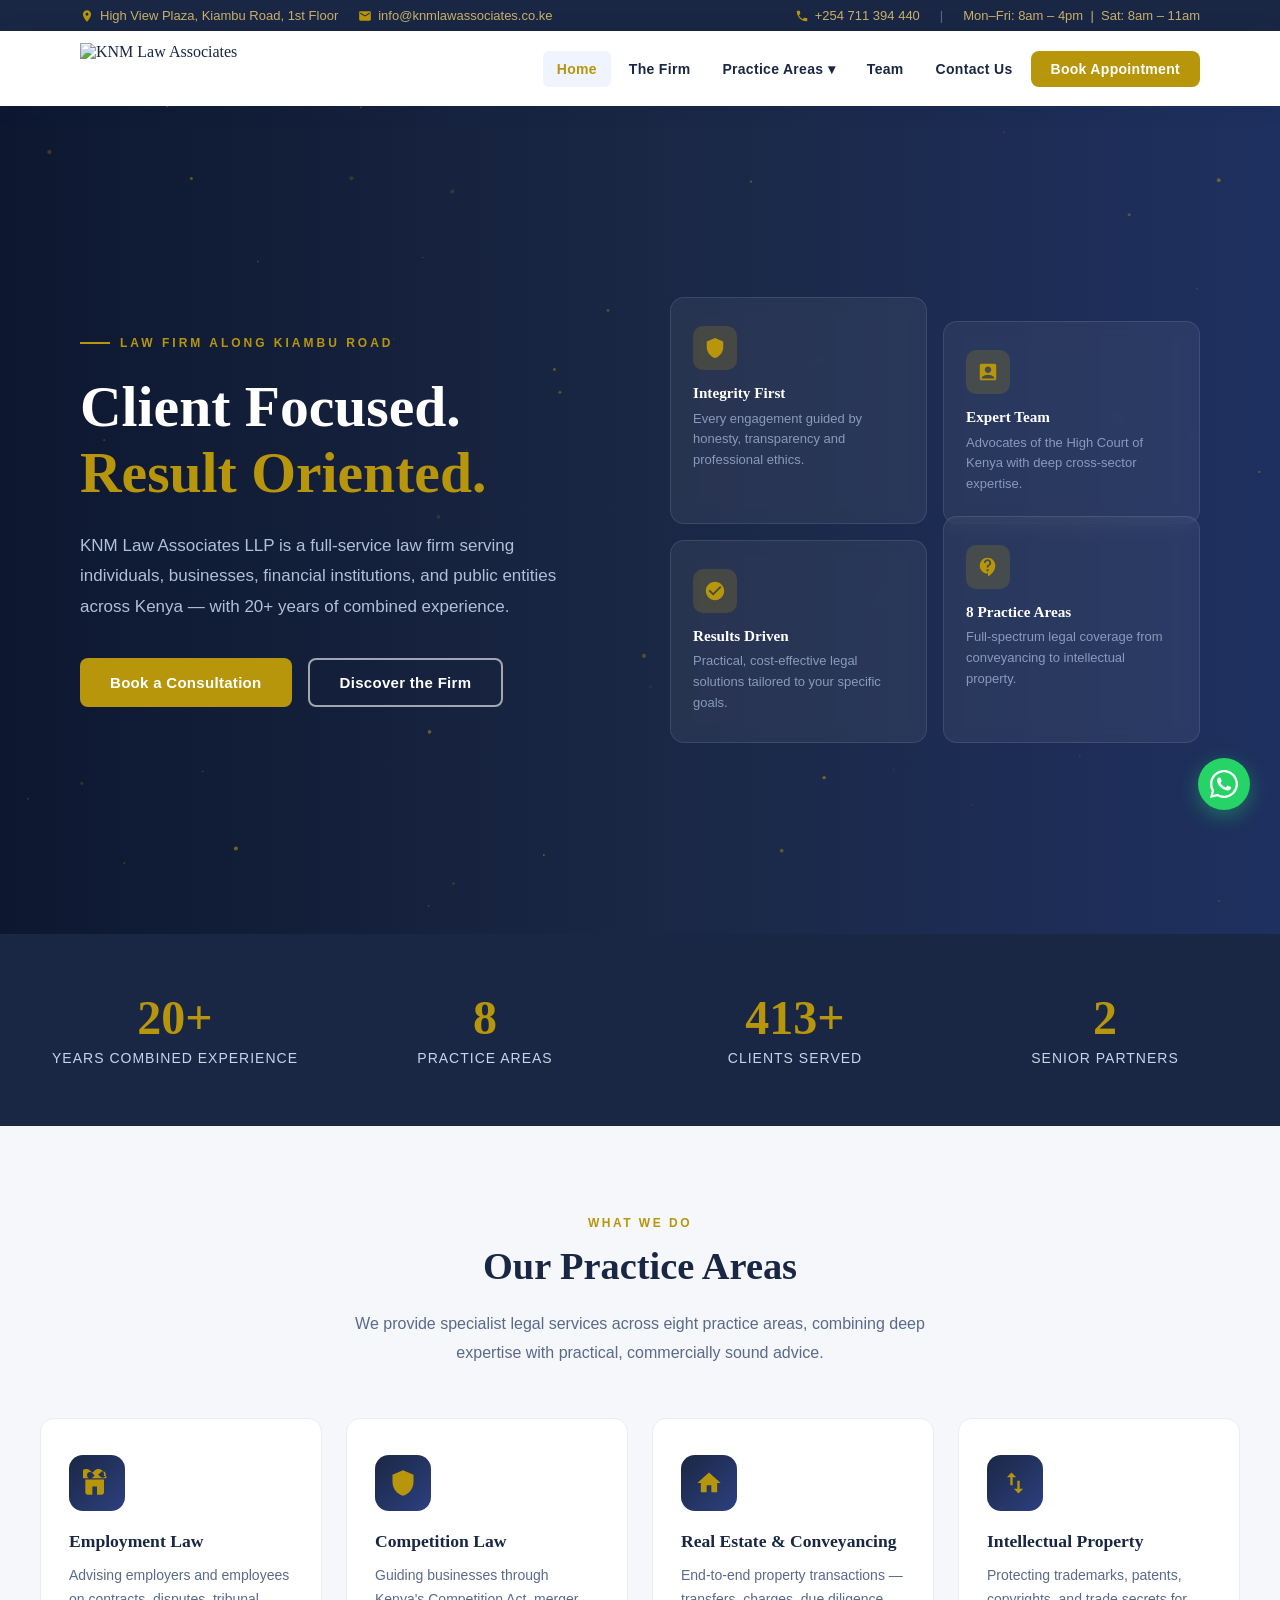
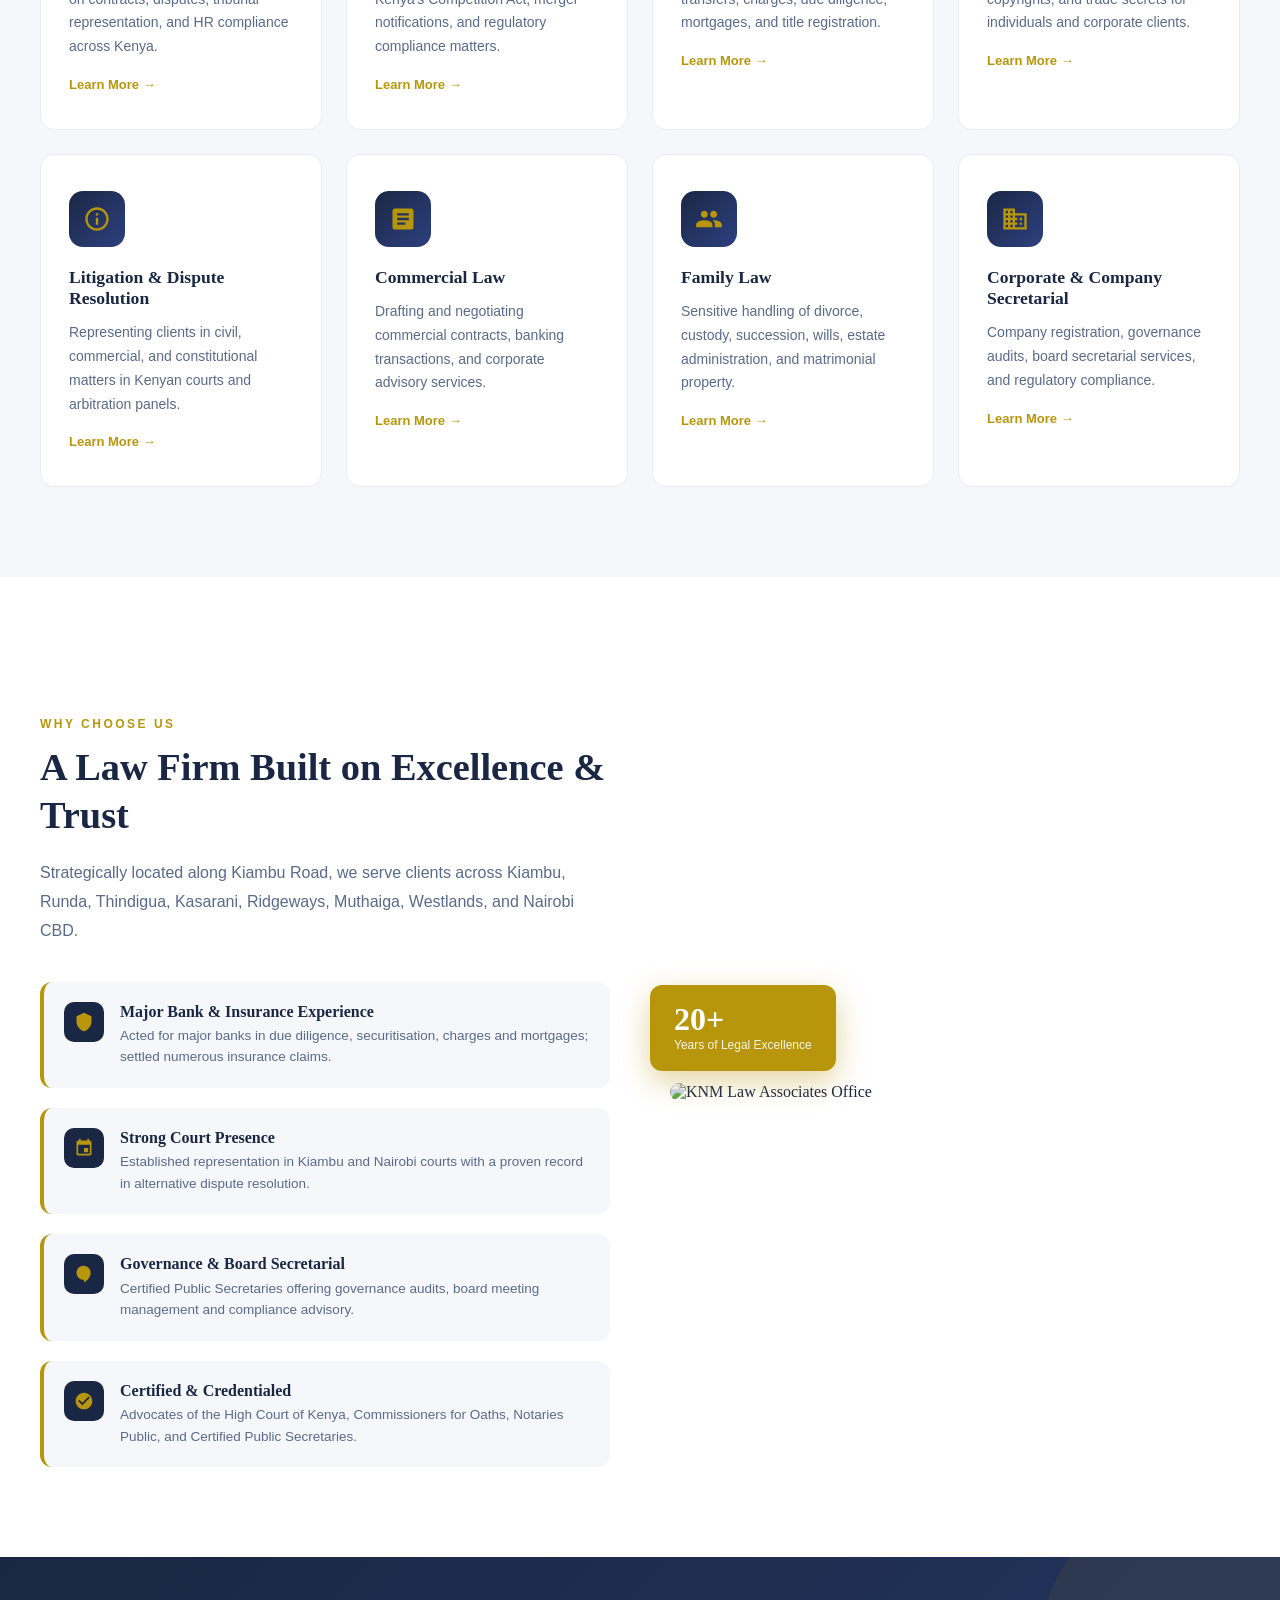
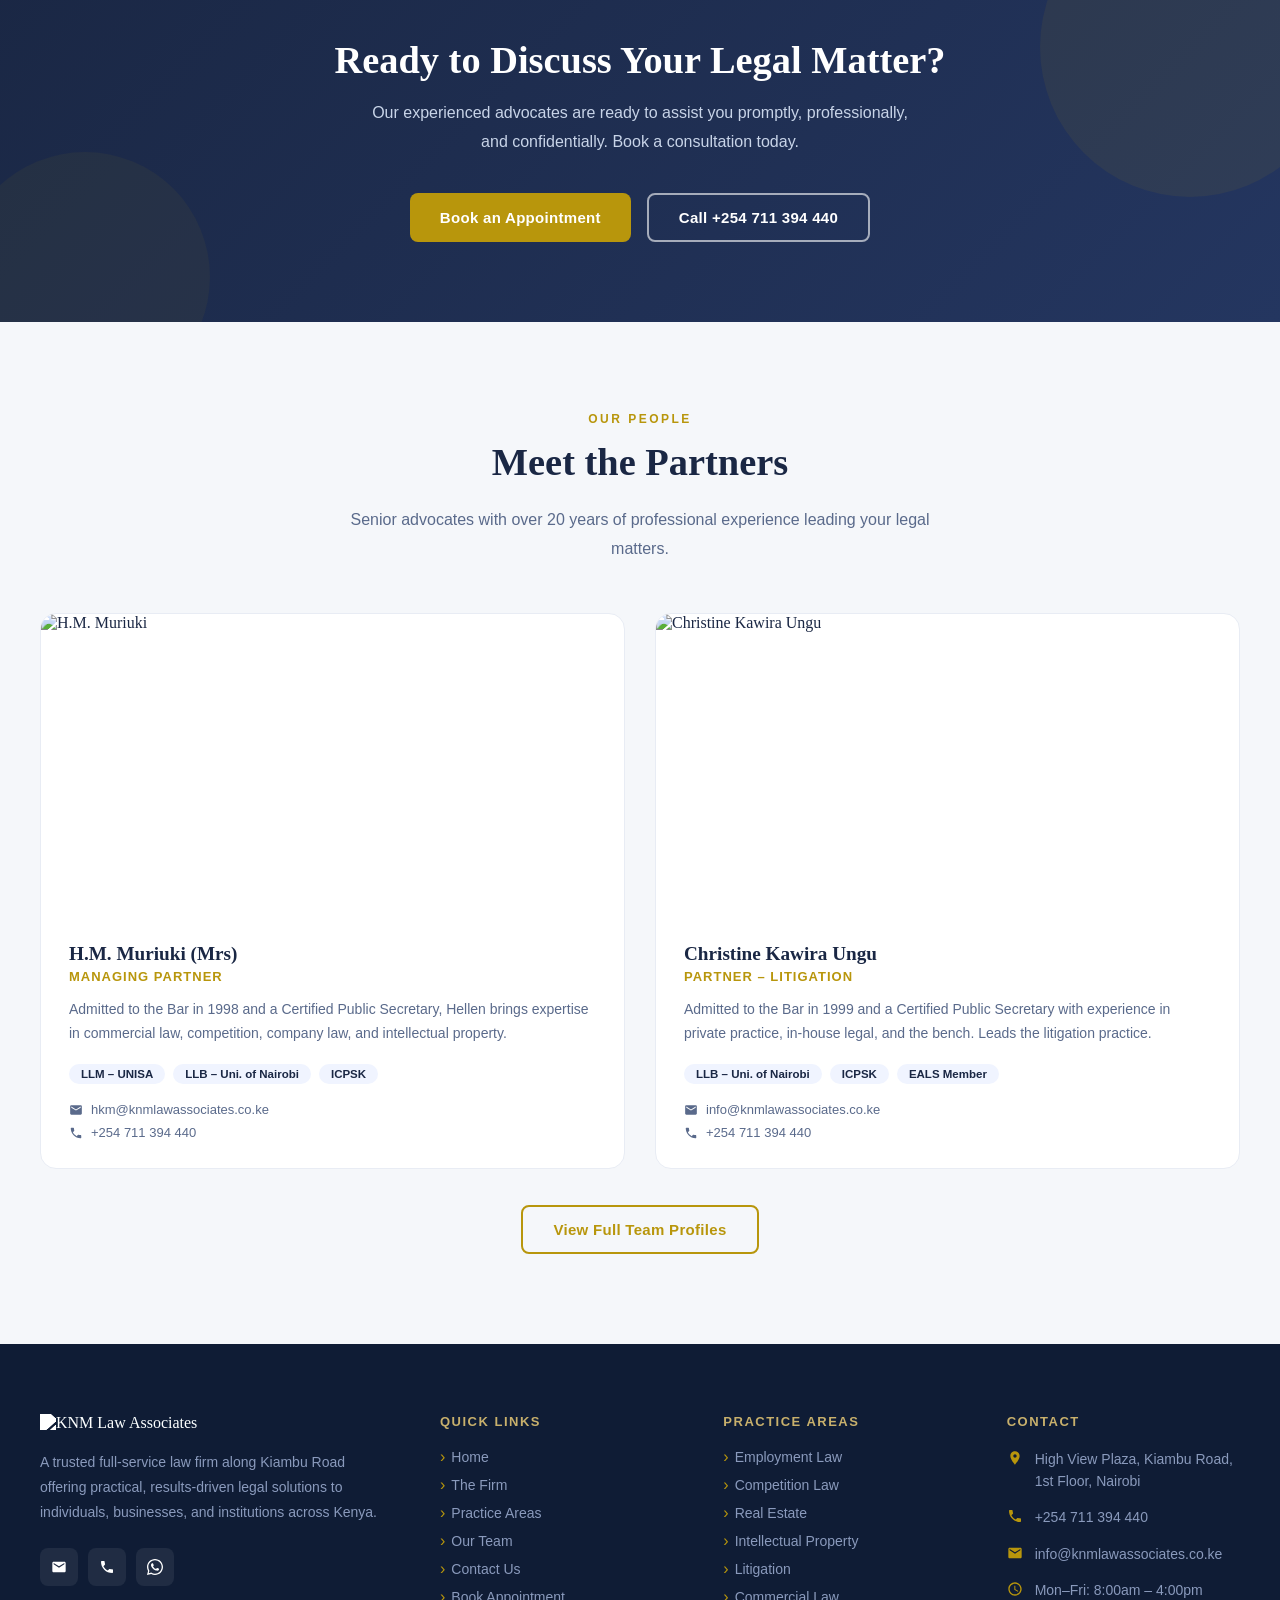
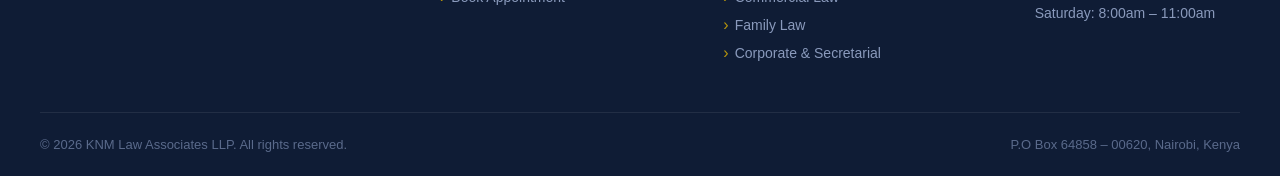
==== index.html @ 0f55688f "intial commit" ====
<!DOCTYPE html>
<html lang="en">
<head>
  <meta charset="UTF-8" />
  <meta name="viewport" content="width=device-width, initial-scale=1.0" />
  <title>KNM Law Associates – Leading Law Firm Along Kiambu Road</title>
  <meta name="description" content="KNM Law Associates LLP is a trusted full-service law firm located along Kiambu Road, serving clients across Kiambu County, Nairobi, and Kenya." />
  <link rel="stylesheet" href="style.css" />
</head>
<body>

  <!-- TOP BAR -->
  <div class="topbar">
    <div class="topbar-inner">
      <div class="topbar-left">
        <a href="https://maps.google.com/?q=High+View+Plaza+Kiambu+Road" target="_blank">
          <svg viewBox="0 0 24 24" width="14" height="14" fill="#b8960c"><path d="M12 2C8.13 2 5 5.13 5 9c0 5.25 7 13 7 13s7-7.75 7-13c0-3.87-3.13-7-7-7zm0 9.5c-1.38 0-2.5-1.12-2.5-2.5s1.12-2.5 2.5-2.5 2.5 1.12 2.5 2.5-1.12 2.5-2.5 2.5z"/></svg>
          High View Plaza, Kiambu Road, 1st Floor
        </a>
        <a href="mailto:info@knmlawassociates.co.ke">
          <svg viewBox="0 0 24 24" width="14" height="14" fill="#b8960c"><path d="M20 4H4c-1.1 0-2 .9-2 2v12c0 1.1.9 2 2 2h16c1.1 0 2-.9 2-2V6c0-1.1-.9-2-2-2zm0 4l-8 5-8-5V6l8 5 8-5v2z"/></svg>
          info@knmlawassociates.co.ke
        </a>
      </div>
      <div class="topbar-right">
        <a href="tel:+254711394440">
          <svg viewBox="0 0 24 24" width="14" height="14" fill="#b8960c"><path d="M6.62 10.79c1.44 2.83 3.76 5.14 6.59 6.59l2.2-2.2c.27-.27.67-.36 1.02-.24 1.12.37 2.33.57 3.57.57.55 0 1 .45 1 1V20c0 .55-.45 1-1 1-9.39 0-17-7.61-17-17 0-.55.45-1 1-1h3.5c.55 0 1 .45 1 1 0 1.25.2 2.45.57 3.57.11.35.03.74-.25 1.02l-2.2 2.2z"/></svg>
          +254 711 394 440
        </a>
        <span style="color:#5a6a8b">|</span>
        <a href="#" style="color:#c8b06c">Mon–Fri: 8am – 4pm &nbsp;|&nbsp; Sat: 8am – 11am</a>
      </div>
    </div>
  </div>

  <!-- NAVBAR -->
  <nav class="navbar">
    <div class="nav-inner">
      <a href="index.html" class="nav-logo">
        <img src="https://www.knmlawassociates.co.ke/wp-content/uploads/2020/10/Knm-Law-Logo-All.png" alt="KNM Law Associates" />
      </a>
      <ul class="nav-links">
        <li><a href="index.html" class="active">Home</a></li>
        <li><a href="about.html">The Firm</a></li>
        <li>
          <a href="practice-areas.html">Practice Areas ▾</a>
          <ul class="dropdown">
            <li><a href="practice-areas.html#employment">Employment Law</a></li>
            <li><a href="practice-areas.html#competition">Competition Law</a></li>
            <li><a href="practice-areas.html#realestate">Real Estate &amp; Conveyancing</a></li>
            <li><a href="practice-areas.html#ip">Intellectual Property Law</a></li>
            <li><a href="practice-areas.html#litigation">Litigation &amp; Dispute Resolution</a></li>
            <li><a href="practice-areas.html#commercial">Commercial Law</a></li>
            <li><a href="practice-areas.html#family">Family Law</a></li>
            <li><a href="practice-areas.html#corporate">Corporate &amp; Company Secretarial</a></li>
          </ul>
        </li>
        <li><a href="team.html">Team</a></li>
        <li><a href="contact.html">Contact Us</a></li>
        <li><a href="contact.html" class="nav-cta">Book Appointment</a></li>
      </ul>
      <button class="hamburger" aria-label="Menu">
        <span></span><span></span><span></span>
      </button>
    </div>
    <div class="mobile-menu">
      <a href="index.html">Home</a>
      <a href="about.html">The Firm</a>
      <a href="practice-areas.html">Practice Areas</a>
      <a href="practice-areas.html#employment" class="sub">Employment Law</a>
      <a href="practice-areas.html#competition" class="sub">Competition Law</a>
      <a href="practice-areas.html#realestate" class="sub">Real Estate &amp; Conveyancing</a>
      <a href="practice-areas.html#ip" class="sub">Intellectual Property</a>
      <a href="practice-areas.html#litigation" class="sub">Litigation &amp; Dispute Resolution</a>
      <a href="practice-areas.html#commercial" class="sub">Commercial Law</a>
      <a href="practice-areas.html#family" class="sub">Family Law</a>
      <a href="practice-areas.html#corporate" class="sub">Corporate &amp; Secretarial</a>
      <a href="team.html">Team</a>
      <a href="contact.html">Contact Us</a>
      <a href="contact.html" style="background:#b8960c;color:#fff;font-weight:700;">Book Appointment</a>
    </div>
  </nav>

  <!-- HERO -->
  <section class="hero">
    <div class="hero-bg"></div>
    <canvas id="heroCanvas" class="hero-particles" style="position:absolute;inset:0;width:100%;height:100%;"></canvas>
    <div class="hero-content">
      <div class="hero-left">
        <p class="eyebrow">Law Firm Along Kiambu Road</p>
        <h1>Client Focused.<br /><em>Result Oriented.</em></h1>
        <p>KNM Law Associates LLP is a full-service law firm serving individuals, businesses, financial institutions, and public entities across Kenya — with 20+ years of combined experience.</p>
        <div class="hero-btns">
          <a href="contact.html" class="btn btn-gold">Book a Consultation</a>
          <a href="about.html" class="btn btn-outline">Discover the Firm</a>
        </div>
      </div>
      <div class="hero-right">
        <div class="hero-card">
          <div class="hero-card-icon">
            <svg viewBox="0 0 24 24"><path d="M12 1L3 5v6c0 5.55 3.84 10.74 9 12 5.16-1.26 9-6.45 9-12V5l-9-4z"/></svg>
          </div>
          <h4>Integrity First</h4>
          <p>Every engagement guided by honesty, transparency and professional ethics.</p>
        </div>
        <div class="hero-card">
          <div class="hero-card-icon">
            <svg viewBox="0 0 24 24"><path d="M19 3H5c-1.1 0-2 .9-2 2v14c0 1.1.9 2 2 2h14c1.1 0 2-.9 2-2V5c0-1.1-.9-2-2-2zm-7 3c1.93 0 3.5 1.57 3.5 3.5S13.93 13 12 13s-3.5-1.57-3.5-3.5S10.07 6 12 6zm7 13H5v-.23c0-.62.28-1.2.76-1.58C7.47 15.82 9.64 15 12 15s4.53.82 6.24 2.19c.48.38.76.97.76 1.58V19z"/></svg>
          </div>
          <h4>Expert Team</h4>
          <p>Advocates of the High Court of Kenya with deep cross-sector expertise.</p>
        </div>
        <div class="hero-card">
          <div class="hero-card-icon">
            <svg viewBox="0 0 24 24"><path d="M12 2C6.48 2 2 6.48 2 12s4.48 10 10 10 10-4.48 10-10S17.52 2 12 2zm-2 15l-5-5 1.41-1.41L10 14.17l7.59-7.59L19 8l-9 9z"/></svg>
          </div>
          <h4>Results Driven</h4>
          <p>Practical, cost-effective legal solutions tailored to your specific goals.</p>
        </div>
        <div class="hero-card">
          <div class="hero-card-icon">
            <svg viewBox="0 0 24 24"><path d="M11.5 2C6.81 2 3 5.81 3 10.5S6.81 19 11.5 19h.5v3c4.86-2.34 8-7 8-11.5C20 5.81 16.19 2 11.5 2zm1 14.5h-2v-2h2v2zm0-4h-2c0-3.25 3-3 3-5 0-1.1-.9-2-2-2s-2 .9-2 2h-2c0-2.21 1.79-4 4-4s4 1.79 4 4c0 2.5-3 2.75-3 5z"/></svg>
          </div>
          <h4>8 Practice Areas</h4>
          <p>Full-spectrum legal coverage from conveyancing to intellectual property.</p>
        </div>
      </div>
    </div>
  </section>

  <!-- STAT STRIP -->
  <div class="stat-strip">
    <div class="container">
      <div class="stat-item reveal">
        <div class="stat-num" data-target="20" data-suffix="+">0+</div>
        <div class="stat-label">Years Combined Experience</div>
      </div>
      <div class="stat-item reveal">
        <div class="stat-num" data-target="8" data-suffix="">0</div>
        <div class="stat-label">Practice Areas</div>
      </div>
      <div class="stat-item reveal">
        <div class="stat-num" data-target="500" data-suffix="+">0+</div>
        <div class="stat-label">Clients Served</div>
      </div>
      <div class="stat-item reveal">
        <div class="stat-num" data-target="2" data-suffix="">0</div>
        <div class="stat-label">Senior Partners</div>
      </div>
    </div>
  </div>

  <!-- PRACTICE AREAS PREVIEW -->
  <section class="section" style="background:#f5f7fa;">
    <div class="container">
      <div class="text-center reveal">
        <span class="section-label">What We Do</span>
        <h2 class="section-title">Our Practice Areas</h2>
        <p class="section-desc">We provide specialist legal services across eight practice areas, combining deep expertise with practical, commercially sound advice.</p>
      </div>
      <div class="practice-grid">
        <div class="practice-card reveal">
          <div class="practice-icon">
            <svg viewBox="0 0 24 24"><path d="M20 6h-2.18c.07-.44.18-.86.18-1.3C18 2.12 15.88 0 13.3 0c-1.41 0-2.61.58-3.54 1.5L8 3.27 6.24 1.5C5.31.58 4.11 0 2.7 0 .12 0-2 2.12-2 4.7c0 .44.11.86.18 1.3H-2v2h22V6zM3.5 5c0-1.4 1.1-2.5 2.5-2.5.66 0 1.26.26 1.69.7L10 5.5l-2.31 2.31A3.53 3.53 0 0 1 6 8C4.62 8 3.5 6.9 3.5 5.5V5zm9.5 0l2.31-2.3A2.5 2.5 0 0 1 17 2c1.38 0 2.5 1.12 2.5 2.5v.5c0 1.4-1.1 2.5-2.5 2.5-.66 0-1.26-.26-1.69-.7L13 5z"/><path d="M2 9v11c0 1.1.9 2 2 2h4v-7h4v7h4c1.1 0 2-.9 2-2V9H2z"/></svg>
          </div>
          <h3>Employment Law</h3>
          <p>Advising employers and employees on contracts, disputes, tribunal representation, and HR compliance across Kenya.</p>
          <a href="practice-areas.html#employment" class="card-link">Learn More →</a>
        </div>
        <div class="practice-card reveal">
          <div class="practice-icon">
            <svg viewBox="0 0 24 24"><path d="M12 1L3 5v6c0 5.55 3.84 10.74 9 12 5.16-1.26 9-6.45 9-12V5l-9-4z"/></svg>
          </div>
          <h3>Competition Law</h3>
          <p>Guiding businesses through Kenya's Competition Act, merger notifications, and regulatory compliance matters.</p>
          <a href="practice-areas.html#competition" class="card-link">Learn More →</a>
        </div>
        <div class="practice-card reveal">
          <div class="practice-icon">
            <svg viewBox="0 0 24 24"><path d="M10 20v-6h4v6h5v-8h3L12 3 2 12h3v8z"/></svg>
          </div>
          <h3>Real Estate &amp; Conveyancing</h3>
          <p>End-to-end property transactions — transfers, charges, due diligence, mortgages, and title registration.</p>
          <a href="practice-areas.html#realestate" class="card-link">Learn More →</a>
        </div>
        <div class="practice-card reveal">
          <div class="practice-icon">
            <svg viewBox="0 0 24 24"><path d="M9 3L5 6.99h3V14h2V6.99h3L9 3zm7 14.01V10h-2v7.01h-3L15 21l4-3.99h-3z"/></svg>
          </div>
          <h3>Intellectual Property</h3>
          <p>Protecting trademarks, patents, copyrights, and trade secrets for individuals and corporate clients.</p>
          <a href="practice-areas.html#ip" class="card-link">Learn More →</a>
        </div>
        <div class="practice-card reveal">
          <div class="practice-icon">
            <svg viewBox="0 0 24 24"><path d="M11 7h2v2h-2zm0 4h2v6h-2zm1-9C6.48 2 2 6.48 2 12s4.48 10 10 10 10-4.48 10-10S17.52 2 12 2zm0 18c-4.41 0-8-3.59-8-8s3.59-8 8-8 8 3.59 8 8-3.59 8-8 8z"/></svg>
          </div>
          <h3>Litigation &amp; Dispute Resolution</h3>
          <p>Representing clients in civil, commercial, and constitutional matters in Kenyan courts and arbitration panels.</p>
          <a href="practice-areas.html#litigation" class="card-link">Learn More →</a>
        </div>
        <div class="practice-card reveal">
          <div class="practice-icon">
            <svg viewBox="0 0 24 24"><path d="M19 3H5c-1.1 0-2 .9-2 2v14c0 1.1.9 2 2 2h14c1.1 0 2-.9 2-2V5c0-1.1-.9-2-2-2zm-5 14H7v-2h7v2zm3-4H7v-2h10v2zm0-4H7V7h10v2z"/></svg>
          </div>
          <h3>Commercial Law</h3>
          <p>Drafting and negotiating commercial contracts, banking transactions, and corporate advisory services.</p>
          <a href="practice-areas.html#commercial" class="card-link">Learn More →</a>
        </div>
        <div class="practice-card reveal">
          <div class="practice-icon">
            <svg viewBox="0 0 24 24"><path d="M16 11c1.66 0 2.99-1.34 2.99-3S17.66 5 16 5c-1.66 0-3 1.34-3 3s1.34 3 3 3zm-8 0c1.66 0 2.99-1.34 2.99-3S9.66 5 8 5C6.34 5 5 6.34 5 8s1.34 3 3 3zm0 2c-2.33 0-7 1.17-7 3.5V19h14v-2.5c0-2.33-4.67-3.5-7-3.5zm8 0c-.29 0-.62.02-.97.05 1.16.84 1.97 1.97 1.97 3.45V19h6v-2.5c0-2.33-4.67-3.5-7-3.5z"/></svg>
          </div>
          <h3>Family Law</h3>
          <p>Sensitive handling of divorce, custody, succession, wills, estate administration, and matrimonial property.</p>
          <a href="practice-areas.html#family" class="card-link">Learn More →</a>
        </div>
        <div class="practice-card reveal">
          <div class="practice-icon">
            <svg viewBox="0 0 24 24"><path d="M12 7V3H2v18h20V7H12zM6 19H4v-2h2v2zm0-4H4v-2h2v2zm0-4H4V9h2v2zm0-4H4V5h2v2zm4 12H8v-2h2v2zm0-4H8v-2h2v2zm0-4H8V9h2v2zm0-4H8V5h2v2zm10 12h-8v-2h2v-2h-2v-2h2v-2h-2V9h8v10zm-2-8h-2v2h2v-2zm0 4h-2v2h2v-2z"/></svg>
          </div>
          <h3>Corporate &amp; Company Secretarial</h3>
          <p>Company registration, governance audits, board secretarial services, and regulatory compliance.</p>
          <a href="practice-areas.html#corporate" class="card-link">Learn More →</a>
        </div>
      </div>
    </div>
  </section>

  <!-- WHY CHOOSE US -->
  <section class="section">
    <div class="container">
      <div class="why-grid">
        <div>
          <span class="section-label reveal">Why Choose Us</span>
          <h2 class="section-title reveal">A Law Firm Built on Excellence &amp; Trust</h2>
          <p class="section-desc reveal" style="margin-bottom:36px;">Strategically located along Kiambu Road, we serve clients across Kiambu, Runda, Thindigua, Kasarani, Ridgeways, Muthaiga, Westlands, and Nairobi CBD.</p>
          <ul class="why-list">
            <li class="reveal">
              <div class="why-icon">
                <svg viewBox="0 0 24 24"><path d="M12 1L3 5v6c0 5.55 3.84 10.74 9 12 5.16-1.26 9-6.45 9-12V5l-9-4z"/></svg>
              </div>
              <div class="why-text">
                <h4>Major Bank &amp; Insurance Experience</h4>
                <p>Acted for major banks in due diligence, securitisation, charges and mortgages; settled numerous insurance claims.</p>
              </div>
            </li>
            <li class="reveal">
              <div class="why-icon">
                <svg viewBox="0 0 24 24"><path d="M17 12h-5v5h5v-5zM16 1v2H8V1H6v2H5c-1.11 0-1.99.9-1.99 2L3 19c0 1.1.89 2 2 2h14c1.1 0 2-.9 2-2V5c0-1.1-.9-2-2-2h-1V1h-2zm3 18H5V8h14v11z"/></svg>
              </div>
              <div class="why-text">
                <h4>Strong Court Presence</h4>
                <p>Established representation in Kiambu and Nairobi courts with a proven record in alternative dispute resolution.</p>
              </div>
            </li>
            <li class="reveal">
              <div class="why-icon">
                <svg viewBox="0 0 24 24"><path d="M11.5 2C6.81 2 3 5.81 3 10.5S6.81 19 11.5 19h.5v3c4.86-2.34 8-7 8-11.5C20 5.81 16.19 2 11.5 2z"/></svg>
              </div>
              <div class="why-text">
                <h4>Governance &amp; Board Secretarial</h4>
                <p>Certified Public Secretaries offering governance audits, board meeting management and compliance advisory.</p>
              </div>
            </li>
            <li class="reveal">
              <div class="why-icon">
                <svg viewBox="0 0 24 24"><path d="M12 2C6.48 2 2 6.48 2 12s4.48 10 10 10 10-4.48 10-10S17.52 2 12 2zm-2 15l-5-5 1.41-1.41L10 14.17l7.59-7.59L19 8l-9 9z"/></svg>
              </div>
              <div class="why-text">
                <h4>Certified &amp; Credentialed</h4>
                <p>Advocates of the High Court of Kenya, Commissioners for Oaths, Notaries Public, and Certified Public Secretaries.</p>
              </div>
            </li>
          </ul>
        </div>
        <div class="why-image reveal-right">
          <img src="https://www.knmlawassociates.co.ke/wp-content/uploads/2024/06/Location-1.jpeg" alt="KNM Law Associates Office" />
          <div class="badge">
            <strong>20+</strong>
            <span>Years of Legal Excellence</span>
          </div>
        </div>
      </div>
    </div>
  </section>

  <!-- CTA BAND -->
  <div class="cta-band">
    <div class="container">
      <h2 class="reveal">Ready to Discuss Your Legal Matter?</h2>
      <p class="reveal">Our experienced advocates are ready to assist you promptly, professionally, and confidentially. Book a consultation today.</p>
      <div class="cta-buttons reveal">
        <a href="contact.html" class="btn btn-gold">Book an Appointment</a>
        <a href="tel:+254711394440" class="btn btn-outline">Call +254 711 394 440</a>
      </div>
    </div>
  </div>

  <!-- TEAM PREVIEW -->
  <section class="section" style="background:#f5f7fa;">
    <div class="container">
      <div class="text-center reveal">
        <span class="section-label">Our People</span>
        <h2 class="section-title">Meet the Partners</h2>
        <p class="section-desc">Senior advocates with over 20 years of professional experience leading your legal matters.</p>
      </div>
      <div class="team-grid" style="margin-top:50px;">
        <div class="team-card reveal">
          <img class="team-img" src="https://www.knmlawassociates.co.ke/wp-content/uploads/2020/10/knm-manager-hellen.jpg" alt="H.M. Muriuki" />
          <div class="team-body">
            <h3>H.M. Muriuki (Mrs)</h3>
            <span class="team-role">Managing Partner</span>
            <p>Admitted to the Bar in 1998 and a Certified Public Secretary, Hellen brings expertise in commercial law, competition, company law, and intellectual property.</p>
            <div class="team-tags">
              <span class="tag">LLM – UNISA</span>
              <span class="tag">LLB – Uni. of Nairobi</span>
              <span class="tag">ICPSK</span>
            </div>
            <div class="team-contact">
              <a href="mailto:hkm@knmlawassociates.co.ke">
                <svg viewBox="0 0 24 24" width="14" height="14" fill="currentColor"><path d="M20 4H4c-1.1 0-2 .9-2 2v12c0 1.1.9 2 2 2h16c1.1 0 2-.9 2-2V6c0-1.1-.9-2-2-2zm0 4l-8 5-8-5V6l8 5 8-5v2z"/></svg>
                hkm@knmlawassociates.co.ke
              </a>
              <a href="tel:+254711394440">
                <svg viewBox="0 0 24 24" width="14" height="14" fill="currentColor"><path d="M6.62 10.79c1.44 2.83 3.76 5.14 6.59 6.59l2.2-2.2c.27-.27.67-.36 1.02-.24 1.12.37 2.33.57 3.57.57.55 0 1 .45 1 1V20c0 .55-.45 1-1 1-9.39 0-17-7.61-17-17 0-.55.45-1 1-1h3.5c.55 0 1 .45 1 1 0 1.25.2 2.45.57 3.57.11.35.03.74-.25 1.02l-2.2 2.2z"/></svg>
                +254 711 394 440
              </a>
            </div>
          </div>
        </div>
        <div class="team-card reveal">
          <img class="team-img" src="https://www.knmlawassociates.co.ke/wp-content/uploads/2021/10/Knm-Law-Associate-Partner-Christine-Kawira-Ungu.jpeg" alt="Christine Kawira Ungu" />
          <div class="team-body">
            <h3>Christine Kawira Ungu</h3>
            <span class="team-role">Partner – Litigation</span>
            <p>Admitted to the Bar in 1999 and a Certified Public Secretary with experience in private practice, in-house legal, and the bench. Leads the litigation practice.</p>
            <div class="team-tags">
              <span class="tag">LLB – Uni. of Nairobi</span>
              <span class="tag">ICPSK</span>
              <span class="tag">EALS Member</span>
            </div>
            <div class="team-contact">
              <a href="mailto:info@knmlawassociates.co.ke">
                <svg viewBox="0 0 24 24" width="14" height="14" fill="currentColor"><path d="M20 4H4c-1.1 0-2 .9-2 2v12c0 1.1.9 2 2 2h16c1.1 0 2-.9 2-2V6c0-1.1-.9-2-2-2zm0 4l-8 5-8-5V6l8 5 8-5v2z"/></svg>
                info@knmlawassociates.co.ke
              </a>
              <a href="tel:+254711394440">
                <svg viewBox="0 0 24 24" width="14" height="14" fill="currentColor"><path d="M6.62 10.79c1.44 2.83 3.76 5.14 6.59 6.59l2.2-2.2c.27-.27.67-.36 1.02-.24 1.12.37 2.33.57 3.57.57.55 0 1 .45 1 1V20c0 .55-.45 1-1 1-9.39 0-17-7.61-17-17 0-.55.45-1 1-1h3.5c.55 0 1 .45 1 1 0 1.25.2 2.45.57 3.57.11.35.03.74-.25 1.02l-2.2 2.2z"/></svg>
                +254 711 394 440
              </a>
            </div>
          </div>
        </div>
      </div>
      <div style="text-align:center;margin-top:36px;" class="reveal">
        <a href="team.html" class="btn btn-outline-gold">View Full Team Profiles</a>
      </div>
    </div>
  </section>

  <!-- FOOTER -->
  <footer>
    <div class="footer-grid">
      <div class="footer-brand">
        <img src="https://www.knmlawassociates.co.ke/wp-content/uploads/2020/10/Knm-Law-Logo-All.png" alt="KNM Law Associates" />
        <p>A trusted full-service law firm along Kiambu Road offering practical, results-driven legal solutions to individuals, businesses, and institutions across Kenya.</p>
        <div class="footer-social">
          <a href="mailto:info@knmlawassociates.co.ke" title="Email">
            <svg viewBox="0 0 24 24"><path d="M20 4H4c-1.1 0-2 .9-2 2v12c0 1.1.9 2 2 2h16c1.1 0 2-.9 2-2V6c0-1.1-.9-2-2-2zm0 4l-8 5-8-5V6l8 5 8-5v2z"/></svg>
          </a>
          <a href="tel:+254711394440" title="Call">
            <svg viewBox="0 0 24 24"><path d="M6.62 10.79c1.44 2.83 3.76 5.14 6.59 6.59l2.2-2.2c.27-.27.67-.36 1.02-.24 1.12.37 2.33.57 3.57.57.55 0 1 .45 1 1V20c0 .55-.45 1-1 1-9.39 0-17-7.61-17-17 0-.55.45-1 1-1h3.5c.55 0 1 .45 1 1 0 1.25.2 2.45.57 3.57.11.35.03.74-.25 1.02l-2.2 2.2z"/></svg>
          </a>
          <a href="https://wa.me/254711394440" title="WhatsApp">
            <svg viewBox="0 0 24 24"><path d="M17.472 14.382c-.297-.149-1.758-.867-2.03-.967-.273-.099-.471-.148-.67.15-.197.297-.767.966-.94 1.164-.173.199-.347.223-.644.075-.297-.15-1.255-.463-2.39-1.475-.883-.788-1.48-1.761-1.653-2.059-.173-.297-.018-.458.13-.606.134-.133.298-.347.446-.52.149-.174.198-.298.298-.497.099-.198.05-.371-.025-.52-.075-.149-.669-1.612-.916-2.207-.242-.579-.487-.5-.669-.51-.173-.008-.371-.01-.57-.01-.198 0-.52.074-.792.372-.272.297-1.04 1.016-1.04 2.479 0 1.462 1.065 2.875 1.213 3.074.149.198 2.096 3.2 5.077 4.487.709.306 1.262.489 1.694.625.712.227 1.36.195 1.871.118.571-.085 1.758-.719 2.006-1.413.248-.694.248-1.289.173-1.413-.074-.124-.272-.198-.57-.347z"/><path d="M12 0C5.373 0 0 5.373 0 12c0 2.139.566 4.147 1.547 5.886L0 24l6.293-1.528C8.012 23.459 9.968 24 12 24c6.627 0 12-5.373 12-12S18.627 0 12 0zm0 22c-1.891 0-3.658-.498-5.189-1.367l-.371-.219-3.839.932.977-3.727-.24-.386C2.55 15.556 2 13.839 2 12 2 6.477 6.477 2 12 2s10 4.477 10 10-4.477 10-10 10z"/></svg>
          </a>
        </div>
      </div>
      <div class="footer-col">
        <h4>Quick Links</h4>
        <ul>
          <li><a href="index.html">Home</a></li>
          <li><a href="about.html">The Firm</a></li>
          <li><a href="practice-areas.html">Practice Areas</a></li>
          <li><a href="team.html">Our Team</a></li>
          <li><a href="contact.html">Contact Us</a></li>
          <li><a href="contact.html">Book Appointment</a></li>
        </ul>
      </div>
      <div class="footer-col">
        <h4>Practice Areas</h4>
        <ul>
          <li><a href="practice-areas.html#employment">Employment Law</a></li>
          <li><a href="practice-areas.html#competition">Competition Law</a></li>
          <li><a href="practice-areas.html#realestate">Real Estate</a></li>
          <li><a href="practice-areas.html#ip">Intellectual Property</a></li>
          <li><a href="practice-areas.html#litigation">Litigation</a></li>
          <li><a href="practice-areas.html#commercial">Commercial Law</a></li>
          <li><a href="practice-areas.html#family">Family Law</a></li>
          <li><a href="practice-areas.html#corporate">Corporate &amp; Secretarial</a></li>
        </ul>
      </div>
      <div class="footer-col">
        <h4>Contact</h4>
        <div class="footer-contact-item">
          <svg viewBox="0 0 24 24"><path d="M12 2C8.13 2 5 5.13 5 9c0 5.25 7 13 7 13s7-7.75 7-13c0-3.87-3.13-7-7-7zm0 9.5c-1.38 0-2.5-1.12-2.5-2.5s1.12-2.5 2.5-2.5 2.5 1.12 2.5 2.5-1.12 2.5-2.5 2.5z"/></svg>
          <span>High View Plaza, Kiambu Road, 1st Floor, Nairobi</span>
        </div>
        <div class="footer-contact-item">
          <svg viewBox="0 0 24 24"><path d="M6.62 10.79c1.44 2.83 3.76 5.14 6.59 6.59l2.2-2.2c.27-.27.67-.36 1.02-.24 1.12.37 2.33.57 3.57.57.55 0 1 .45 1 1V20c0 .55-.45 1-1 1-9.39 0-17-7.61-17-17 0-.55.45-1 1-1h3.5c.55 0 1 .45 1 1 0 1.25.2 2.45.57 3.57.11.35.03.74-.25 1.02l-2.2 2.2z"/></svg>
          <span><a href="tel:+254711394440">+254 711 394 440</a></span>
        </div>
        <div class="footer-contact-item">
          <svg viewBox="0 0 24 24"><path d="M20 4H4c-1.1 0-2 .9-2 2v12c0 1.1.9 2 2 2h16c1.1 0 2-.9 2-2V6c0-1.1-.9-2-2-2zm0 4l-8 5-8-5V6l8 5 8-5v2z"/></svg>
          <span><a href="mailto:info@knmlawassociates.co.ke">info@knmlawassociates.co.ke</a></span>
        </div>
        <div class="footer-contact-item">
          <svg viewBox="0 0 24 24"><path d="M11.99 2C6.47 2 2 6.48 2 12s4.47 10 9.99 10C17.52 22 22 17.52 22 12S17.52 2 11.99 2zM12 20c-4.42 0-8-3.58-8-8s3.58-8 8-8 8 3.58 8 8-3.58 8-8 8zm.5-13H11v6l5.25 3.15.75-1.23-4.5-2.67V7z"/></svg>
          <span>Mon–Fri: 8:00am – 4:00pm<br />Saturday: 8:00am – 11:00am</span>
        </div>
      </div>
    </div>
    <div class="footer-bottom">
      <p>© 2026 KNM Law Associates LLP. All rights reserved.</p>
      <p>P.O Box 64858 – 00620, Nairobi, Kenya</p>
    </div>
  </footer>

  <!-- SCROLL TO TOP -->
  <button id="scrollTop" aria-label="Scroll to top">
    <svg viewBox="0 0 24 24"><path d="M7.41 15.41L12 10.83l4.59 4.58L18 14l-6-6-6 6z"/></svg>
  </button>

  <!-- WHATSAPP FLOAT -->
  <a class="wa-float" href="https://wa.me/254711394440" target="_blank" aria-label="WhatsApp">
    <svg viewBox="0 0 24 24"><path d="M17.472 14.382c-.297-.149-1.758-.867-2.03-.967-.273-.099-.471-.148-.67.15-.197.297-.767.966-.94 1.164-.173.199-.347.223-.644.075-.297-.15-1.255-.463-2.39-1.475-.883-.788-1.48-1.761-1.653-2.059-.173-.297-.018-.458.13-.606.134-.133.298-.347.446-.52.149-.174.198-.298.298-.497.099-.198.05-.371-.025-.52-.075-.149-.669-1.612-.916-2.207-.242-.579-.487-.5-.669-.51-.173-.008-.371-.01-.57-.01-.198 0-.52.074-.792.372-.272.297-1.04 1.016-1.04 2.479 0 1.462 1.065 2.875 1.213 3.074.149.198 2.096 3.2 5.077 4.487.709.306 1.262.489 1.694.625.712.227 1.36.195 1.871.118.571-.085 1.758-.719 2.006-1.413.248-.694.248-1.289.173-1.413-.074-.124-.272-.198-.57-.347zM12 0C5.373 0 0 5.373 0 12c0 2.139.566 4.147 1.547 5.886L0 24l6.293-1.528C8.012 23.459 9.968 24 12 24c6.627 0 12-5.373 12-12S18.627 0 12 0zm0 22c-1.891 0-3.658-.498-5.189-1.367l-.371-.219-3.839.932.977-3.727-.24-.386C2.55 15.556 2 13.839 2 12 2 6.477 6.477 2 12 2s10 4.477 10 10-4.477 10-10 10z"/></svg>
  </a>

  <script src="main.js"></script>
</body>
</html>
---- style.css ----
/* ============================================
   KNM LAW ASSOCIATES – MODERN REDESIGN
   Colors: Navy #1a2744, Gold #b8960c, White #ffffff, Light #f5f7fa
   ============================================ */

* {
  margin: 0;
  padding: 0;
  box-sizing: border-box;
}

html {
  scroll-behavior: smooth;
}

body {
  font-family: 'Georgia', serif;
  color: #1a2744;
  background: #ffffff;
  overflow-x: hidden;
}

/* ── TYPOGRAPHY ── */
h1, h2, h3, h4, h5 {
  font-family: 'Georgia', serif;
  color: #1a2744;
  line-height: 1.2;
}

p {
  font-family: Arial, sans-serif;
  line-height: 1.8;
  color: #3a4a6b;
}

a {
  text-decoration: none;
  color: inherit;
}

/* ── TOP BAR ── */
.topbar {
  background: #1a2744;
  padding: 8px 0;
  font-family: Arial, sans-serif;
  font-size: 13px;
}

.topbar-inner {
  max-width: 1200px;
  margin: 0 auto;
  padding: 0 40px;
  display: flex;
  justify-content: space-between;
  align-items: center;
  gap: 12px;
  flex-wrap: wrap;
}

.topbar a {
  color: #c8b06c;
  display: flex;
  align-items: center;
  gap: 6px;
  transition: color 0.2s;
}

.topbar a:hover {
  color: #ffffff;
}

.topbar-left, .topbar-right {
  display: flex;
  align-items: center;
  gap: 20px;
}

/* ── NAVBAR ── */
.navbar {
  background: #ffffff;
  position: sticky;
  top: 0;
  z-index: 1000;
  box-shadow: 0 2px 20px rgba(26, 39, 68, 0.10);
  transition: box-shadow 0.3s;
}

.navbar.scrolled {
  box-shadow: 0 4px 30px rgba(26, 39, 68, 0.18);
}

.nav-inner {
  max-width: 1200px;
  margin: 0 auto;
  padding: 0 40px;
  display: flex;
  align-items: center;
  justify-content: space-between;
  height: 75px;
}

.nav-logo {
  display: flex;
  align-items: center;
  gap: 12px;
}

.nav-logo img {
  height: 52px;
  width: auto;
}

.nav-links {
  display: flex;
  align-items: center;
  gap: 4px;
  list-style: none;
}

.nav-links > li {
  position: relative;
}

.nav-links > li > a {
  display: block;
  padding: 10px 14px;
  font-family: Arial, sans-serif;
  font-size: 14px;
  font-weight: 600;
  color: #1a2744;
  letter-spacing: 0.3px;
  border-radius: 6px;
  transition: background 0.2s, color 0.2s;
  white-space: nowrap;
}

.nav-links > li > a:hover,
.nav-links > li > a.active {
  background: #f0f4ff;
  color: #b8960c;
}

/* dropdown */
.dropdown {
  position: absolute;
  top: calc(100% + 8px);
  left: 0;
  background: #ffffff;
  border: 1px solid #e8ecf4;
  border-radius: 10px;
  padding: 8px 0;
  min-width: 240px;
  box-shadow: 0 12px 40px rgba(26, 39, 68, 0.14);
  opacity: 0;
  visibility: hidden;
  transform: translateY(-8px);
  transition: all 0.25s ease;
  z-index: 999;
}

.nav-links > li:hover .dropdown {
  opacity: 1;
  visibility: visible;
  transform: translateY(0);
}

.dropdown li a {
  display: block;
  padding: 10px 20px;
  font-family: Arial, sans-serif;
  font-size: 13.5px;
  color: #3a4a6b;
  transition: background 0.2s, color 0.2s;
}

.dropdown li a:hover {
  background: #f5f7fa;
  color: #b8960c;
}

.dropdown li a::before {
  content: '→ ';
  opacity: 0;
  transition: opacity 0.2s;
}

.dropdown li a:hover::before {
  opacity: 1;
}

.nav-cta {
  background: #b8960c !important;
  color: #ffffff !important;
  border-radius: 8px !important;
  padding: 10px 20px !important;
}

.nav-cta:hover {
  background: #9a7a08 !important;
  color: #ffffff !important;
}

/* hamburger */
.hamburger {
  display: none;
  flex-direction: column;
  gap: 5px;
  cursor: pointer;
  padding: 6px;
  background: none;
  border: none;
}

.hamburger span {
  display: block;
  width: 24px;
  height: 2px;
  background: #1a2744;
  border-radius: 2px;
  transition: all 0.3s;
}

.hamburger.open span:nth-child(1) { transform: rotate(45deg) translate(5px, 5px); }
.hamburger.open span:nth-child(2) { opacity: 0; }
.hamburger.open span:nth-child(3) { transform: rotate(-45deg) translate(5px, -5px); }

/* mobile menu */
.mobile-menu {
  display: none;
  background: #ffffff;
  border-top: 2px solid #b8960c;
  padding: 16px 0;
}

.mobile-menu.open {
  display: block;
}

.mobile-menu a {
  display: block;
  padding: 12px 40px;
  font-family: Arial, sans-serif;
  font-size: 14px;
  color: #1a2744;
  border-bottom: 1px solid #f0f0f0;
  transition: background 0.2s, color 0.2s;
}

.mobile-menu a:hover {
  background: #f5f7fa;
  color: #b8960c;
}

.mobile-menu a.sub {
  padding-left: 60px;
  font-size: 13px;
  color: #3a4a6b;
}

/* ── PAGE HERO (inner pages) ── */
.page-hero {
  background: linear-gradient(135deg, #1a2744 0%, #243660 60%, #1e3a5f 100%);
  padding: 90px 40px 70px;
  text-align: center;
  position: relative;
  overflow: hidden;
}

.page-hero::before {
  content: '';
  position: absolute;
  inset: 0;
  background: url('https://www.knmlawassociates.co.ke/wp-content/uploads/2020/10/Building-background.jpg') center/cover no-repeat;
  opacity: 0.08;
}

.page-hero-content {
  position: relative;
  z-index: 1;
}

.page-hero h1 {
  font-size: clamp(2rem, 4vw, 3rem);
  color: #ffffff;
  margin-bottom: 16px;
}

.page-hero .breadcrumb {
  font-family: Arial, sans-serif;
  font-size: 14px;
  color: #c8b06c;
  display: flex;
  align-items: center;
  justify-content: center;
  gap: 8px;
}

.page-hero .breadcrumb a {
  color: #c8b06c;
  transition: color 0.2s;
}

.page-hero .breadcrumb a:hover { color: #ffffff; }

.gold-bar {
  width: 60px;
  height: 3px;
  background: #b8960c;
  margin: 16px auto 0;
  border-radius: 2px;
}

/* ── BUTTONS ── */
.btn {
  display: inline-flex;
  align-items: center;
  gap: 8px;
  padding: 14px 30px;
  border-radius: 8px;
  font-family: Arial, sans-serif;
  font-size: 15px;
  font-weight: 700;
  cursor: pointer;
  border: none;
  transition: all 0.25s ease;
  letter-spacing: 0.3px;
}

.btn-gold {
  background: #b8960c;
  color: #ffffff;
}

.btn-gold:hover {
  background: #9a7a08;
  transform: translateY(-2px);
  box-shadow: 0 8px 24px rgba(184, 150, 12, 0.35);
}

.btn-navy {
  background: #1a2744;
  color: #ffffff;
}

.btn-navy:hover {
  background: #243660;
  transform: translateY(-2px);
  box-shadow: 0 8px 24px rgba(26, 39, 68, 0.30);
}

.btn-outline {
  background: transparent;
  color: #ffffff;
  border: 2px solid rgba(255,255,255,0.6);
}

.btn-outline:hover {
  background: rgba(255,255,255,0.1);
  border-color: #ffffff;
  transform: translateY(-2px);
}

.btn-outline-gold {
  background: transparent;
  color: #b8960c;
  border: 2px solid #b8960c;
}

.btn-outline-gold:hover {
  background: #b8960c;
  color: #ffffff;
}

/* ── SECTIONS ── */
.section {
  padding: 90px 40px;
}

.section-sm {
  padding: 60px 40px;
}

.container {
  max-width: 1200px;
  margin: 0 auto;
}

.section-label {
  font-family: Arial, sans-serif;
  font-size: 12px;
  font-weight: 700;
  letter-spacing: 2.5px;
  text-transform: uppercase;
  color: #b8960c;
  display: block;
  margin-bottom: 12px;
}

.section-title {
  font-size: clamp(1.8rem, 3vw, 2.6rem);
  margin-bottom: 20px;
  line-height: 1.25;
}

.section-desc {
  font-family: Arial, sans-serif;
  font-size: 16px;
  color: #5a6a8b;
  max-width: 600px;
  line-height: 1.8;
}

.text-center { text-align: center; }
.text-center .section-desc { margin: 0 auto; }

/* ── STAT STRIP ── */
.stat-strip {
  background: #1a2744;
  padding: 60px 40px;
}

.stat-strip .container {
  display: grid;
  grid-template-columns: repeat(4, 1fr);
  gap: 40px;
  text-align: center;
}

.stat-item .stat-num {
  font-size: 3rem;
  font-weight: 900;
  color: #b8960c;
  font-family: Georgia, serif;
  line-height: 1;
}

.stat-item .stat-label {
  font-family: Arial, sans-serif;
  font-size: 14px;
  color: #c8d4e8;
  margin-top: 8px;
  text-transform: uppercase;
  letter-spacing: 1px;
}

/* ── PRACTICE AREA CARDS ── */
.practice-grid {
  display: grid;
  grid-template-columns: repeat(auto-fit, minmax(270px, 1fr));
  gap: 24px;
  margin-top: 50px;
}

.practice-card {
  background: #ffffff;
  border: 1px solid #e8ecf4;
  border-radius: 14px;
  padding: 36px 28px;
  transition: all 0.3s ease;
  position: relative;
  overflow: hidden;
  cursor: pointer;
}

.practice-card::after {
  content: '';
  position: absolute;
  bottom: 0;
  left: 0;
  right: 0;
  height: 3px;
  background: #b8960c;
  transform: scaleX(0);
  transition: transform 0.3s ease;
}

.practice-card:hover {
  transform: translateY(-6px);
  box-shadow: 0 20px 50px rgba(26, 39, 68, 0.12);
  border-color: #b8960c;
}

.practice-card:hover::after {
  transform: scaleX(1);
}

.practice-icon {
  width: 56px;
  height: 56px;
  background: linear-gradient(135deg, #1a2744, #2d4080);
  border-radius: 14px;
  display: flex;
  align-items: center;
  justify-content: center;
  margin-bottom: 20px;
}

.practice-icon svg {
  width: 28px;
  height: 28px;
  fill: #b8960c;
}

.practice-card h3 {
  font-size: 1.1rem;
  margin-bottom: 12px;
  color: #1a2744;
}

.practice-card p {
  font-size: 14px;
  color: #5a6a8b;
  line-height: 1.7;
}

.practice-card .card-link {
  display: inline-flex;
  align-items: center;
  gap: 6px;
  font-family: Arial, sans-serif;
  font-size: 13px;
  font-weight: 700;
  color: #b8960c;
  margin-top: 18px;
  transition: gap 0.2s;
}

.practice-card:hover .card-link {
  gap: 10px;
}

/* ── WHY CHOOSE ── */
.why-grid {
  display: grid;
  grid-template-columns: 1fr 1fr;
  gap: 60px;
  align-items: center;
  margin-top: 50px;
}

.why-list {
  list-style: none;
  display: flex;
  flex-direction: column;
  gap: 20px;
}

.why-list li {
  display: flex;
  align-items: flex-start;
  gap: 16px;
  padding: 20px;
  background: #f5f7fa;
  border-radius: 12px;
  border-left: 4px solid #b8960c;
  transition: background 0.2s;
}

.why-list li:hover {
  background: #eef1f8;
}

.why-icon {
  width: 40px;
  height: 40px;
  background: #1a2744;
  border-radius: 10px;
  display: flex;
  align-items: center;
  justify-content: center;
  flex-shrink: 0;
}

.why-icon svg {
  width: 20px;
  height: 20px;
  fill: #b8960c;
}

.why-text h4 {
  font-size: 1rem;
  margin-bottom: 4px;
}

.why-text p {
  font-size: 13.5px;
  color: #5a6a8b;
  line-height: 1.6;
}

.why-image {
  position: relative;
}

.why-image img {
  width: 100%;
  height: 480px;
  object-fit: cover;
  border-radius: 16px;
}

.why-image .badge {
  position: absolute;
  bottom: 30px;
  left: -20px;
  background: #b8960c;
  color: #ffffff;
  padding: 18px 24px;
  border-radius: 12px;
  font-family: Georgia, serif;
  box-shadow: 0 10px 30px rgba(184, 150, 12, 0.4);
}

.why-image .badge strong {
  display: block;
  font-size: 2rem;
  line-height: 1;
}

.why-image .badge span {
  font-family: Arial, sans-serif;
  font-size: 12px;
  opacity: 0.9;
}

/* ── TEAM CARDS ── */
.team-grid {
  display: grid;
  grid-template-columns: repeat(auto-fit, minmax(300px, 1fr));
  gap: 30px;
  margin-top: 50px;
}

.team-card {
  background: #ffffff;
  border-radius: 16px;
  overflow: hidden;
  border: 1px solid #e8ecf4;
  transition: all 0.3s ease;
}

.team-card:hover {
  transform: translateY(-6px);
  box-shadow: 0 20px 50px rgba(26, 39, 68, 0.12);
}

.team-img {
  width: 100%;
  height: 300px;
  object-fit: contain;
  object-position: top center;
  display: block;

}

.team-body {
  padding: 28px;
}

.team-body h3 {
  font-size: 1.2rem;
  margin-bottom: 4px;
}

.team-role {
  font-family: Arial, sans-serif;
  font-size: 13px;
  color: #b8960c;
  font-weight: 700;
  text-transform: uppercase;
  letter-spacing: 1px;
  margin-bottom: 14px;
  display: block;
}

.team-body p {
  font-size: 14px;
  color: #5a6a8b;
  line-height: 1.7;
  margin-bottom: 18px;
}

.team-tags {
  display: flex;
  flex-wrap: wrap;
  gap: 8px;
  margin-bottom: 18px;
}

.tag {
  font-family: Arial, sans-serif;
  font-size: 11.5px;
  font-weight: 600;
  padding: 4px 12px;
  border-radius: 20px;
  background: #f0f4ff;
  color: #1a2744;
}

.team-contact {
  display: flex;
  flex-direction: column;
  gap: 8px;
}

.team-contact a {
  font-family: Arial, sans-serif;
  font-size: 13px;
  color: #5a6a8b;
  display: flex;
  align-items: center;
  gap: 8px;
  transition: color 0.2s;
}

.team-contact a:hover { color: #b8960c; }

/* ── CTA BAND ── */
.cta-band {
  background: linear-gradient(135deg, #1a2744 0%, #243660 100%);
  padding: 80px 40px;
  text-align: center;
  position: relative;
  overflow: hidden;
}

.cta-band::before {
  content: '';
  position: absolute;
  top: -60px;
  right: -60px;
  width: 300px;
  height: 300px;
  border-radius: 50%;
  background: rgba(184, 150, 12, 0.08);
}

.cta-band::after {
  content: '';
  position: absolute;
  bottom: -80px;
  left: -40px;
  width: 250px;
  height: 250px;
  border-radius: 50%;
  background: rgba(184, 150, 12, 0.06);
}

.cta-band .container {
  position: relative;
  z-index: 1;
}

.cta-band h2 {
  font-size: clamp(1.8rem, 3vw, 2.6rem);
  color: #ffffff;
  margin-bottom: 16px;
}

.cta-band p {
  color: #c8d4e8;
  font-size: 16px;
  max-width: 560px;
  margin: 0 auto 36px;
}

.cta-buttons {
  display: flex;
  gap: 16px;
  justify-content: center;
  flex-wrap: wrap;
}

/* ── CONTACT SECTION ── */
.contact-grid {
  display: grid;
  grid-template-columns: 1fr 1.4fr;
  gap: 60px;
  align-items: start;
  margin-top: 50px;
}

.contact-info {
  display: flex;
  flex-direction: column;
  gap: 28px;
}

.contact-item {
  display: flex;
  gap: 18px;
  align-items: flex-start;
}

.contact-ico {
  width: 48px;
  height: 48px;
  background: #1a2744;
  border-radius: 12px;
  display: flex;
  align-items: center;
  justify-content: center;
  flex-shrink: 0;
}

.contact-ico svg {
  width: 22px;
  height: 22px;
  fill: #b8960c;
}

.contact-item h4 {
  font-size: 14px;
  font-family: Arial, sans-serif;
  font-weight: 700;
  text-transform: uppercase;
  letter-spacing: 1px;
  color: #b8960c;
  margin-bottom: 4px;
}

.contact-item p, .contact-item a {
  font-family: Arial, sans-serif;
  font-size: 15px;
  color: #3a4a6b;
  line-height: 1.6;
}

.contact-item a:hover { color: #b8960c; }

.contact-form {
  background: #f5f7fa;
  padding: 40px;
  border-radius: 16px;
}

.contact-form h3 {
  font-size: 1.4rem;
  margin-bottom: 6px;
}

.contact-form .sub {
  font-family: Arial, sans-serif;
  font-size: 14px;
  color: #5a6a8b;
  margin-bottom: 28px;
}

.form-row {
  display: grid;
  grid-template-columns: 1fr 1fr;
  gap: 16px;
}

.form-group {
  margin-bottom: 18px;
}

.form-group label {
  display: block;
  font-family: Arial, sans-serif;
  font-size: 13px;
  font-weight: 700;
  color: #1a2744;
  margin-bottom: 6px;
  text-transform: uppercase;
  letter-spacing: 0.5px;
}

.form-group input,
.form-group select,
.form-group textarea {
  width: 100%;
  padding: 12px 16px;
  border: 2px solid #e0e6f0;
  border-radius: 8px;
  font-family: Arial, sans-serif;
  font-size: 15px;
  color: #1a2744;
  background: #ffffff;
  outline: none;
  transition: border-color 0.2s;
}

.form-group input:focus,
.form-group select:focus,
.form-group textarea:focus {
  border-color: #b8960c;
}

.form-group textarea {
  resize: vertical;
  min-height: 120px;
}

/* ── VALUES SECTION ── */
.values-grid {
  display: grid;
  grid-template-columns: repeat(4, 1fr);
  gap: 24px;
  margin-top: 50px;
}

.value-card {
  text-align: center;
  padding: 36px 24px;
  background: #ffffff;
  border-radius: 14px;
  border: 1px solid #e8ecf4;
  transition: all 0.3s;
}

.value-card:hover {
  transform: translateY(-4px);
  box-shadow: 0 16px 40px rgba(26, 39, 68, 0.10);
  border-color: #b8960c;
}

.value-num {
  font-size: 2.5rem;
  color: rgba(184, 150, 12, 0.2);
  font-family: Georgia, serif;
  font-weight: 900;
  display: block;
  margin-bottom: 12px;
}

.value-card h3 {
  font-size: 1.1rem;
  margin-bottom: 10px;
}

.value-card p {
  font-size: 14px;
  color: #5a6a8b;
  line-height: 1.7;
}

/* ── FOOTER ── */
footer {
  background: #0f1c35;
  padding: 70px 40px 0;
}

.footer-grid {
  max-width: 1200px;
  margin: 0 auto;
  display: grid;
  grid-template-columns: 1.5fr 1fr 1fr 1fr;
  gap: 50px;
  padding-bottom: 50px;
  border-bottom: 1px solid rgba(255,255,255,0.08);
}

.footer-brand img {
  height: 50px;
  width: auto;
  margin-bottom: 18px;
  filter: brightness(10);
}

.footer-brand p {
  font-family: Arial, sans-serif;
  font-size: 14px;
  color: #8a9abc;
  line-height: 1.8;
  margin-bottom: 22px;
}

.footer-social {
  display: flex;
  gap: 10px;
}

.footer-social a {
  width: 38px;
  height: 38px;
  border-radius: 8px;
  background: rgba(255,255,255,0.07);
  display: flex;
  align-items: center;
  justify-content: center;
  transition: background 0.2s;
}

.footer-social a:hover {
  background: #b8960c;
}

.footer-social svg {
  width: 16px;
  height: 16px;
  fill: #ffffff;
}

.footer-col h4 {
  font-family: Arial, sans-serif;
  font-size: 13px;
  font-weight: 700;
  letter-spacing: 1.5px;
  text-transform: uppercase;
  color: #c8b06c;
  margin-bottom: 18px;
}

.footer-col ul {
  list-style: none;
  display: flex;
  flex-direction: column;
  gap: 10px;
}

.footer-col ul li a {
  font-family: Arial, sans-serif;
  font-size: 14px;
  color: #8a9abc;
  transition: color 0.2s;
  display: flex;
  align-items: center;
  gap: 6px;
}

.footer-col ul li a::before {
  content: '›';
  color: #b8960c;
  font-size: 16px;
}

.footer-col ul li a:hover { color: #ffffff; }

.footer-contact-item {
  display: flex;
  gap: 12px;
  align-items: flex-start;
  margin-bottom: 14px;
}

.footer-contact-item svg {
  width: 16px;
  height: 16px;
  fill: #b8960c;
  flex-shrink: 0;
  margin-top: 2px;
}

.footer-contact-item span {
  font-family: Arial, sans-serif;
  font-size: 14px;
  color: #8a9abc;
  line-height: 1.6;
}

.footer-contact-item a {
  color: #8a9abc;
  transition: color 0.2s;
}

.footer-contact-item a:hover { color: #c8b06c; }

.footer-bottom {
  max-width: 1200px;
  margin: 0 auto;
  padding: 20px 0;
  display: flex;
  justify-content: space-between;
  align-items: center;
  flex-wrap: wrap;
  gap: 10px;
}

.footer-bottom p {
  font-family: Arial, sans-serif;
  font-size: 13px;
  color: #5a6a8b;
}

.footer-bottom a {
  color: #c8b06c;
  transition: color 0.2s;
}

.footer-bottom a:hover { color: #ffffff; }

/* ── ABOUT PAGE SPECIFICS ── */
.about-intro {
  display: grid;
  grid-template-columns: 1fr 1fr;
  gap: 70px;
  align-items: center;
}

.about-intro img {
  width: 100%;
  height: 480px;
  object-fit: cover;
  border-radius: 16px;
}

.about-vmc {
  display: grid;
  grid-template-columns: repeat(3, 1fr);
  gap: 24px;
  margin-top: 50px;
}

.vmc-card {
  background: #ffffff;
  border-radius: 14px;
  padding: 36px 28px;
  border: 1px solid #e8ecf4;
  text-align: center;
  transition: all 0.3s;
}

.vmc-card:hover {
  border-color: #b8960c;
  box-shadow: 0 16px 40px rgba(26,39,68,0.10);
  transform: translateY(-4px);
}

.vmc-icon {
  width: 60px;
  height: 60px;
  background: linear-gradient(135deg, #1a2744, #2d4080);
  border-radius: 50%;
  display: flex;
  align-items: center;
  justify-content: center;
  margin: 0 auto 18px;
}

.vmc-icon svg {
  width: 28px;
  height: 28px;
  fill: #b8960c;
}

.vmc-card h3 {
  font-size: 1.2rem;
  margin-bottom: 12px;
}

.vmc-card p {
  font-size: 14px;
  color: #5a6a8b;
  line-height: 1.7;
}

/* ── PRACTICE AREAS PAGE ── */
.practice-hero-grid {
  display: grid;
  grid-template-columns: repeat(auto-fit, minmax(320px, 1fr));
  gap: 28px;
  margin-top: 50px;
}

.pa-card {
  background: #ffffff;
  border-radius: 16px;
  overflow: hidden;
  border: 1px solid #e8ecf4;
  transition: all 0.3s ease;
  display: flex;
  flex-direction: column;
}

.pa-card:hover {
  transform: translateY(-6px);
  box-shadow: 0 24px 60px rgba(26, 39, 68, 0.13);
  border-color: transparent;
}

.pa-card-header {
  background: linear-gradient(135deg, #1a2744, #243660);
  padding: 28px;
  display: flex;
  align-items: center;
  gap: 16px;
}

.pa-num {
  font-family: Georgia, serif;
  font-size: 2.5rem;
  color: rgba(184, 150, 12, 0.25);
  font-weight: 900;
  line-height: 1;
}

.pa-card-header h3 {
  color: #ffffff;
  font-size: 1.15rem;
}

.pa-card-body {
  padding: 28px;
  flex: 1;
}

.pa-card-body p {
  font-size: 14.5px;
  color: #5a6a8b;
  line-height: 1.75;
}

.pa-list {
  list-style: none;
  margin-top: 16px;
  display: flex;
  flex-direction: column;
  gap: 8px;
}

.pa-list li {
  font-family: Arial, sans-serif;
  font-size: 13.5px;
  color: #3a4a6b;
  display: flex;
  align-items: center;
  gap: 8px;
}

.pa-list li::before {
  content: '';
  width: 6px;
  height: 6px;
  border-radius: 50%;
  background: #b8960c;
  flex-shrink: 0;
}

/* ── SCROLL ANIMATIONS ── */
.reveal {
  opacity: 0;
  transform: translateY(28px);
  transition: opacity 0.65s ease, transform 0.65s ease;
}

.reveal.visible {
  opacity: 1;
  transform: translateY(0);
}

.reveal-left {
  opacity: 0;
  transform: translateX(-30px);
  transition: opacity 0.65s ease, transform 0.65s ease;
}

.reveal-left.visible {
  opacity: 1;
  transform: translateX(0);
}

.reveal-right {
  opacity: 0;
  transform: translateX(30px);
  transition: opacity 0.65s ease, transform 0.65s ease;
}

.reveal-right.visible {
  opacity: 1;
  transform: translateX(0);
}

/* ── HERO SPECIFIC (home) ── */
.hero {
  background: linear-gradient(to right, #0d1730 0%, #1a2744 50%, #1e3060 100%);
  min-height: 92vh;
  display: flex;
  align-items: center;
  position: relative;
  overflow: hidden;
}

.hero-bg {
  position: absolute;
  inset: 0;
  background: url('https://www.knmlawassociates.co.ke/wp-content/uploads/2020/10/Header-2-Copy.jpg') right center/cover no-repeat;
  opacity: 0.12;
}

.hero-particles {
  position: absolute;
  inset: 0;
  pointer-events: none;
}

.hero-content {
  max-width: 1200px;
  margin: 0 auto;
  padding: 0 40px;
  position: relative;
  z-index: 2;
  display: grid;
  grid-template-columns: 1fr 1fr;
  gap: 60px;
  align-items: center;
}

.hero-left .eyebrow {
  font-family: Arial, sans-serif;
  font-size: 12px;
  letter-spacing: 3px;
  text-transform: uppercase;
  color: #b8960c;
  font-weight: 700;
  margin-bottom: 20px;
  display: flex;
  align-items: center;
  gap: 10px;
}

.hero-left .eyebrow::before {
  content: '';
  display: block;
  width: 30px;
  height: 2px;
  background: #b8960c;
}

.hero-left h1 {
  font-size: clamp(2.4rem, 4.5vw, 3.8rem);
  color: #ffffff;
  line-height: 1.15;
  margin-bottom: 24px;
}

.hero-left h1 em {
  font-style: normal;
  color: #b8960c;
}

.hero-left p {
  font-family: Arial, sans-serif;
  font-size: 17px;
  color: #b0c0d8;
  line-height: 1.8;
  margin-bottom: 36px;
  max-width: 500px;
}

.hero-btns {
  display: flex;
  gap: 16px;
  flex-wrap: wrap;
}

.hero-right {
  display: grid;
  grid-template-columns: 1fr 1fr;
  gap: 16px;
}

.hero-card {
  background: rgba(255,255,255,0.06);
  border: 1px solid rgba(255,255,255,0.1);
  border-radius: 14px;
  padding: 28px 22px;
  backdrop-filter: blur(8px);
  transition: background 0.3s, border-color 0.3s;
}

.hero-card:hover {
  background: rgba(184, 150, 12, 0.12);
  border-color: rgba(184, 150, 12, 0.4);
}

.hero-card:nth-child(2) {
  margin-top: 24px;
}

.hero-card:nth-child(4) {
  margin-top: -24px;
}

.hero-card-icon {
  width: 44px;
  height: 44px;
  background: rgba(184, 150, 12, 0.2);
  border-radius: 10px;
  display: flex;
  align-items: center;
  justify-content: center;
  margin-bottom: 14px;
}

.hero-card-icon svg {
  width: 22px;
  height: 22px;
  fill: #b8960c;
}

.hero-card h4 {
  font-size: 0.95rem;
  color: #ffffff;
  margin-bottom: 6px;
}

.hero-card p {
  font-size: 13px;
  color: #8a9abc;
  line-height: 1.6;
}

/* ── SCROLL TO TOP ── */
#scrollTop {
  position: fixed;
  bottom: 30px;
  right: 30px;
  width: 46px;
  height: 46px;
  background: #b8960c;
  border-radius: 10px;
  display: flex;
  align-items: center;
  justify-content: center;
  cursor: pointer;
  z-index: 999;
  opacity: 0;
  visibility: hidden;
  transition: all 0.3s;
  border: none;
}

#scrollTop.show {
  opacity: 1;
  visibility: visible;
}

#scrollTop:hover {
  background: #9a7a08;
  transform: translateY(-3px);
}

#scrollTop svg {
  width: 20px;
  height: 20px;
  fill: #ffffff;
}

/* ── WHATSAPP FLOAT ── */
.wa-float {
  position: fixed;
  bottom: 90px;
  right: 30px;
  width: 52px;
  height: 52px;
  background: #25d366;
  border-radius: 50%;
  display: flex;
  align-items: center;
  justify-content: center;
  z-index: 999;
  box-shadow: 0 6px 20px rgba(37, 211, 102, 0.4);
  transition: transform 0.2s;
}

.wa-float:hover {
  transform: scale(1.1);
}

.wa-float svg {
  width: 28px;
  height: 28px;
  fill: #ffffff;
}

/* ── RESPONSIVE ── */
@media (max-width: 1024px) {
  .hero-content { grid-template-columns: 1fr; }
  .hero-right { display: none; }
  .hero { min-height: auto; padding: 100px 0 80px; }
  .why-grid { grid-template-columns: 1fr; }
  .why-image { display: none; }
  .values-grid { grid-template-columns: repeat(2, 1fr); }
  .footer-grid { grid-template-columns: 1fr 1fr; }
  .stat-strip .container { grid-template-columns: repeat(2, 1fr); }
  .about-vmc { grid-template-columns: 1fr 1fr; }
}

@media (max-width: 768px) {
  .nav-links { display: none; }
  .hamburger { display: flex; }
  .topbar-right { display: none; }
  .section { padding: 60px 24px; }
  .section-sm { padding: 40px 24px; }
  .stat-strip { padding: 40px 24px; }
  .stat-strip .container { grid-template-columns: repeat(2, 1fr); gap: 24px; }
  .contact-grid { grid-template-columns: 1fr; }
  .about-intro { grid-template-columns: 1fr; }
  .about-vmc { grid-template-columns: 1fr; }
  .values-grid { grid-template-columns: 1fr; }
  .form-row { grid-template-columns: 1fr; }
  .footer-grid { grid-template-columns: 1fr; gap: 30px; }
  .footer-bottom { flex-direction: column; text-align: center; }
  .hero-btns { flex-direction: column; align-items: flex-start; }
  .cta-buttons { flex-direction: column; align-items: center; }
  .nav-inner { padding: 0 24px; }
  .topbar-inner { padding: 0 24px; }
  .contact-form { padding: 24px; }
  .about-intro img { height: 280px; }
}

@media (max-width: 480px) {
  .stat-strip .container { grid-template-columns: 1fr 1fr; }
  .practice-grid { grid-template-columns: 1fr; }
  .team-grid { grid-template-columns: 1fr; }
  .page-hero { padding: 70px 24px 50px; }
}
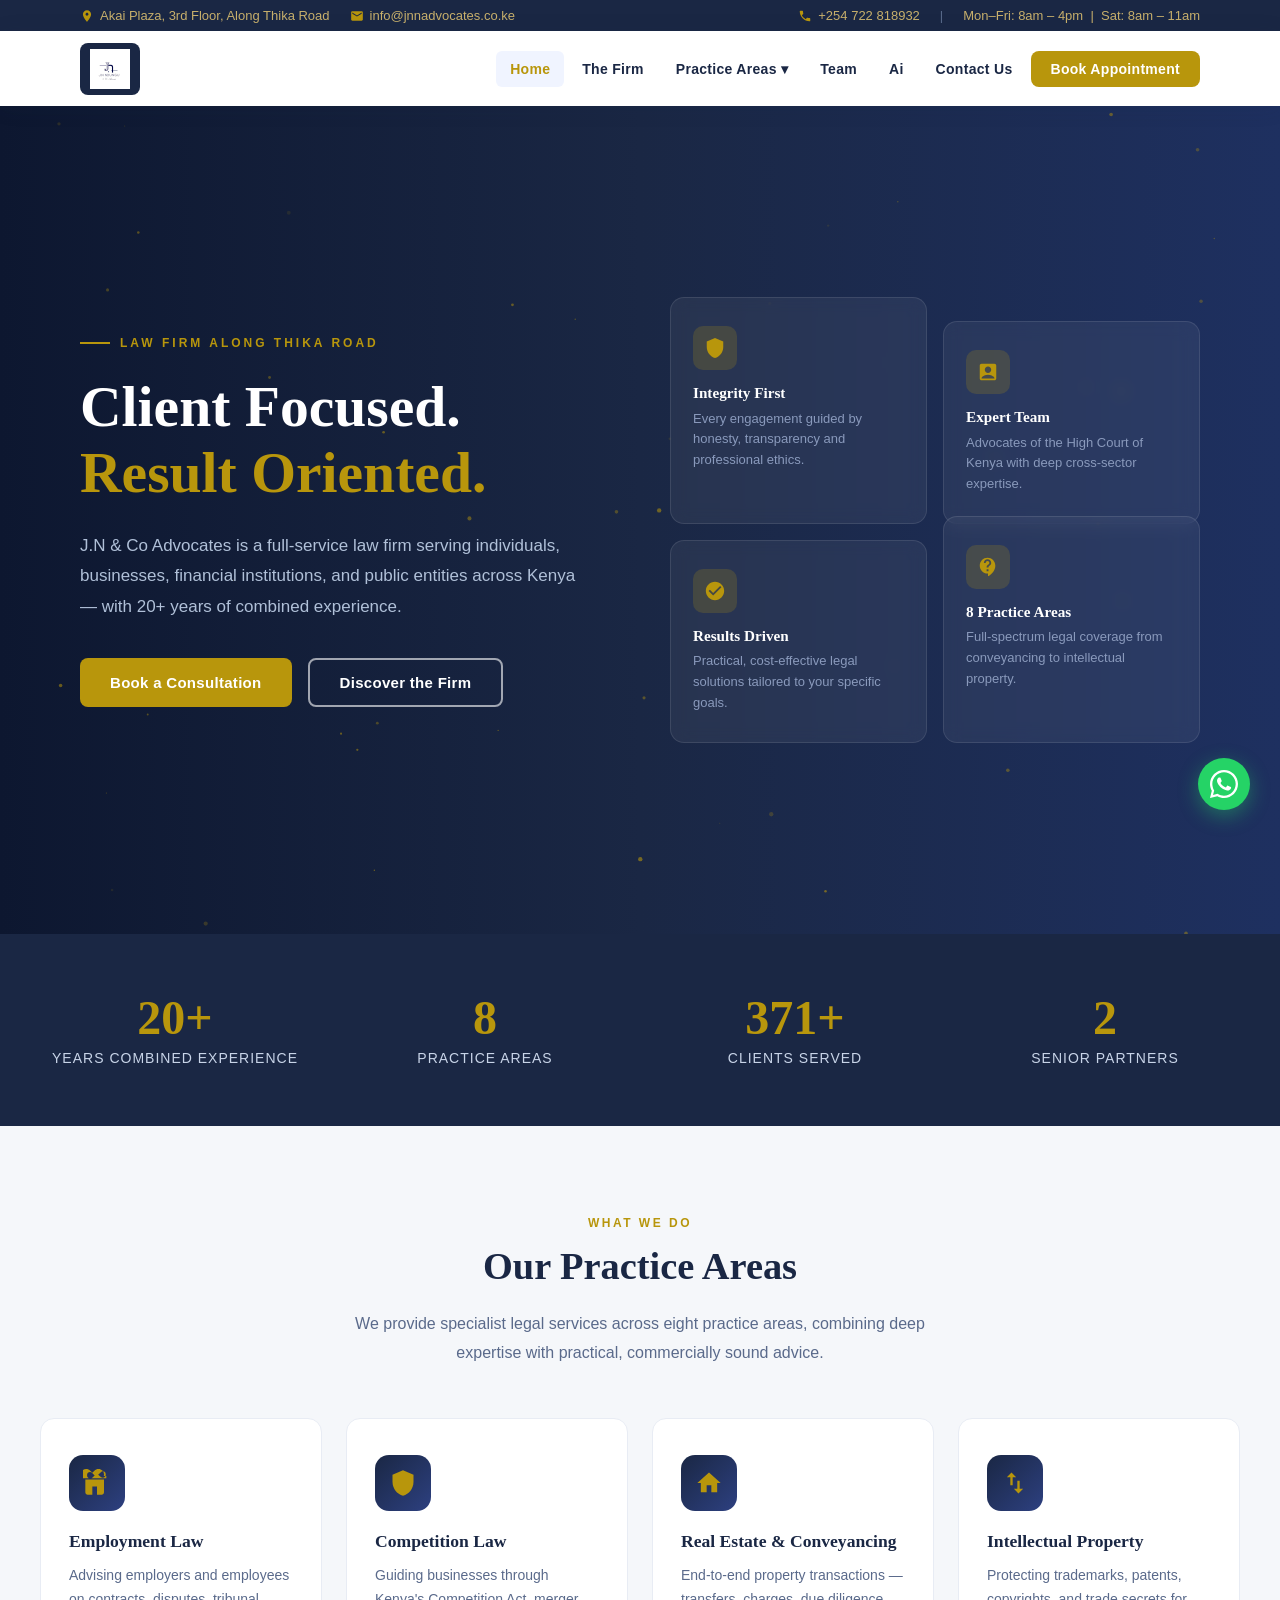
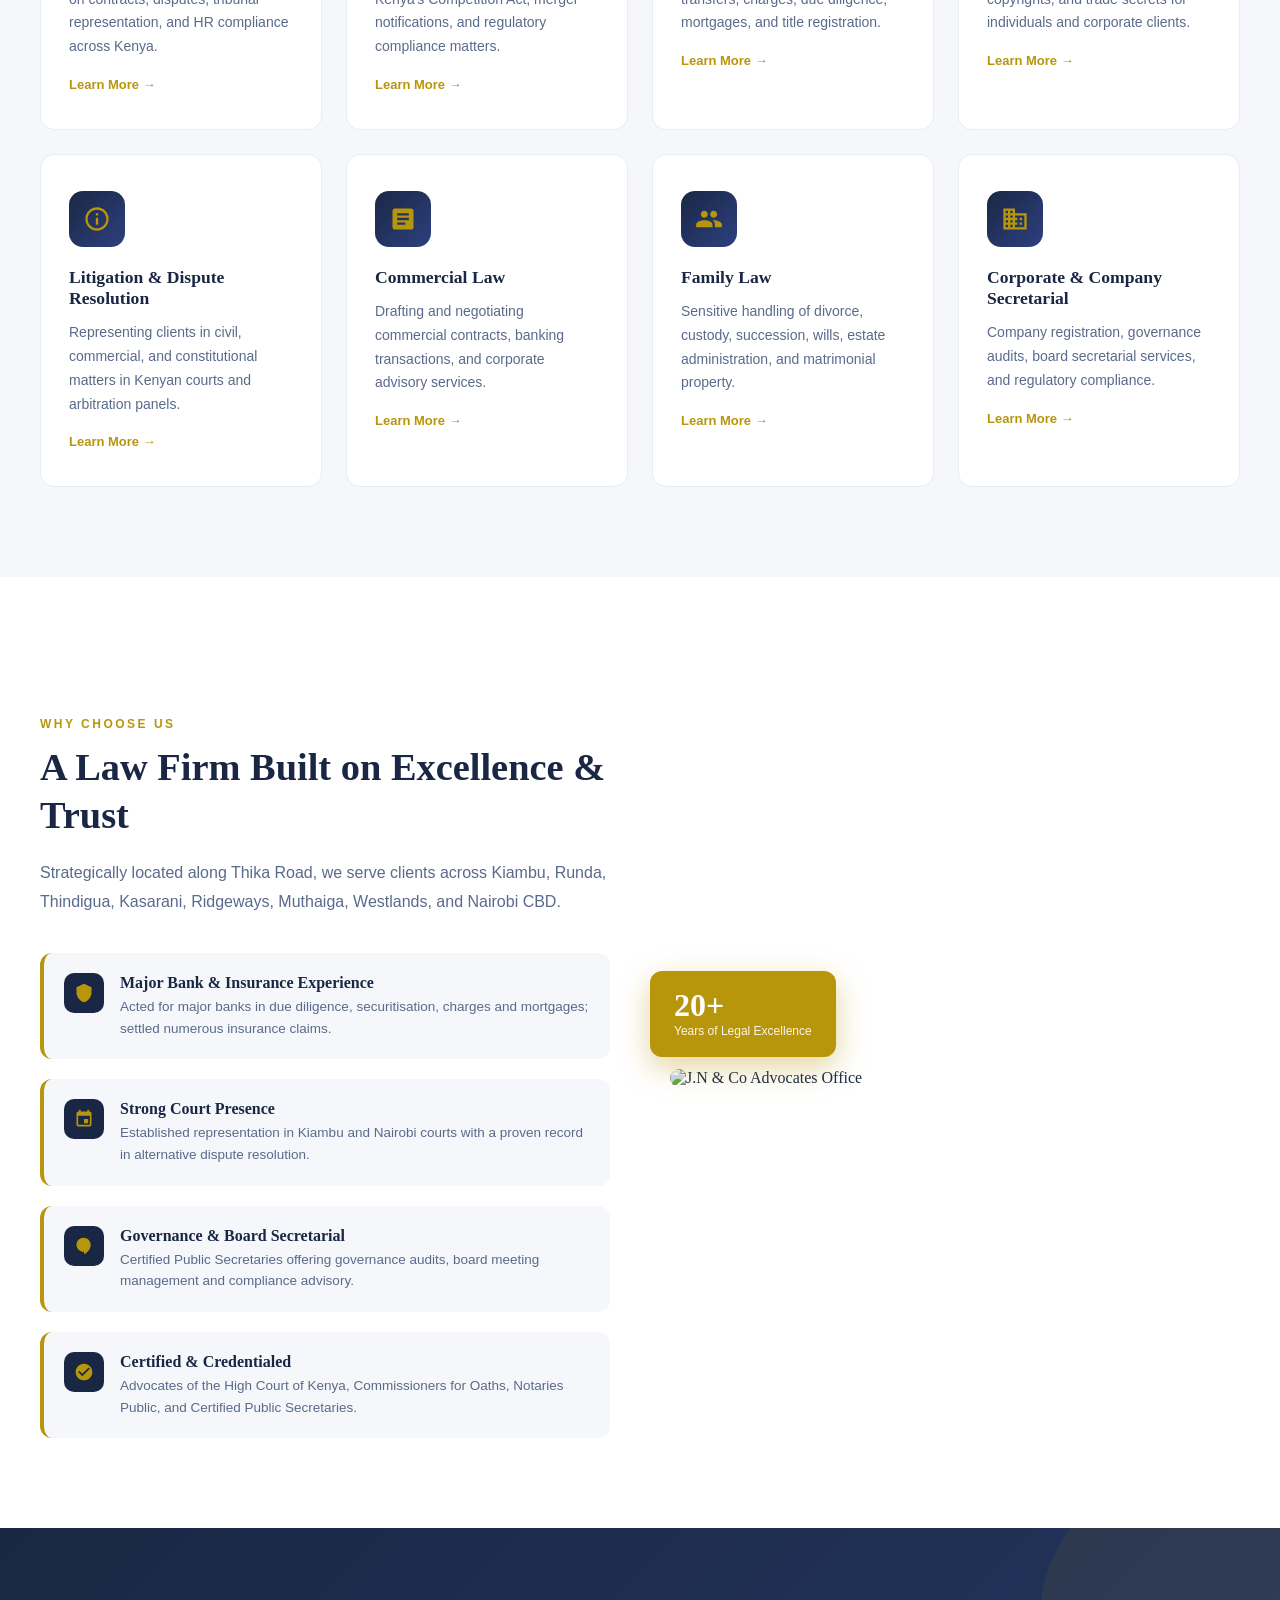
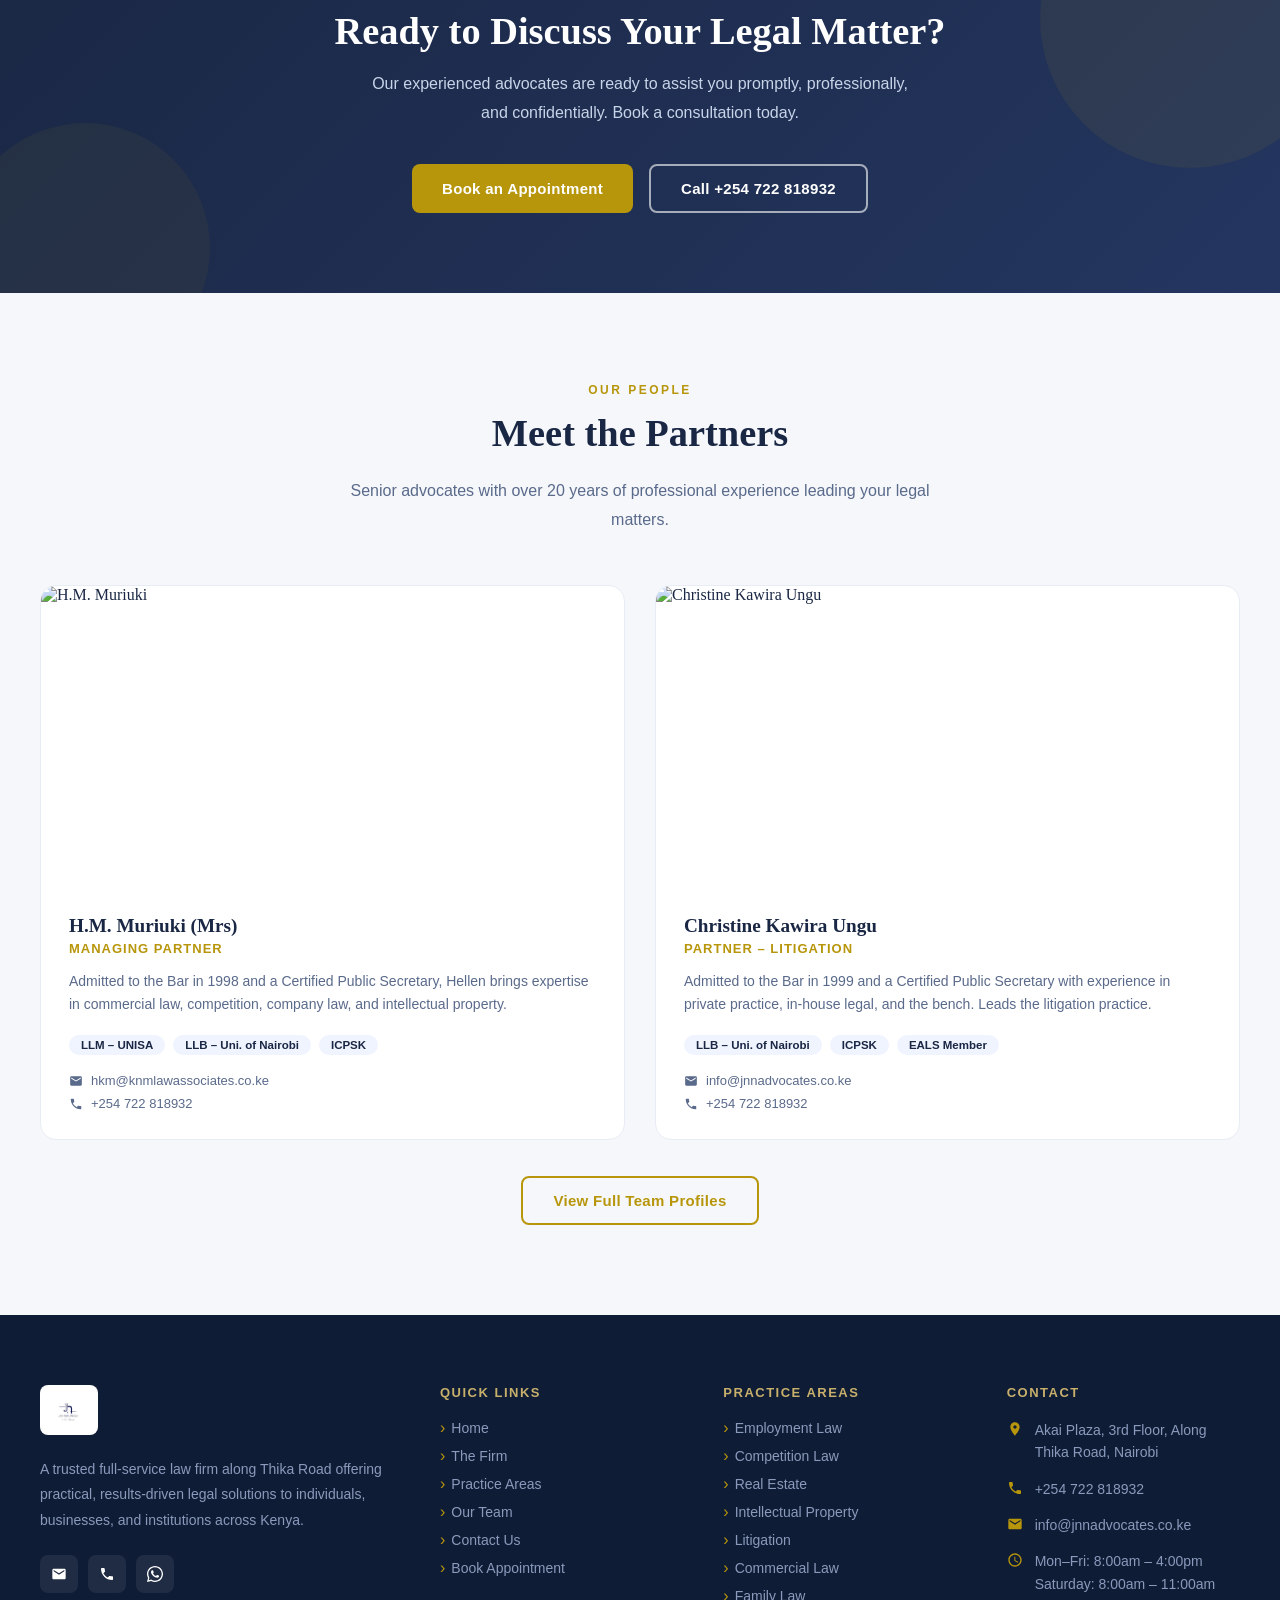
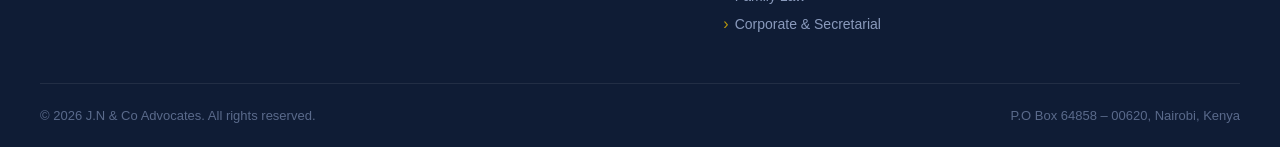
==== commit e03bece7: "updates" ====
--- a/index.html
+++ b/index.html
@@ -3,8 +3,8 @@
 <head>
   <meta charset="UTF-8" />
   <meta name="viewport" content="width=device-width, initial-scale=1.0" />
-  <title>KNM Law Associates – Leading Law Firm Along Kiambu Road</title>
-  <meta name="description" content="KNM Law Associates LLP is a trusted full-service law firm located along Kiambu Road, serving clients across Kiambu County, Nairobi, and Kenya." />
+  <title>J.N & Co Advocates – Leading Law Firm Along Thika Road</title>
+  <meta name="description" content="J.N & Co Advocates is a trusted full-service law firm located along Thika Road, serving clients across Kiambu County, Nairobi, and Kenya." />
   <link rel="stylesheet" href="style.css" />
 </head>
 <body>
@@ -13,19 +13,19 @@
   <div class="topbar">
     <div class="topbar-inner">
       <div class="topbar-left">
-        <a href="https://maps.google.com/?q=High+View+Plaza+Kiambu+Road" target="_blank">
+        <a href="https://maps.google.com/?q=Akai+Plaza+3rd+Floor+Along+Thika+Road" target="_blank">
           <svg viewBox="0 0 24 24" width="14" height="14" fill="#b8960c"><path d="M12 2C8.13 2 5 5.13 5 9c0 5.25 7 13 7 13s7-7.75 7-13c0-3.87-3.13-7-7-7zm0 9.5c-1.38 0-2.5-1.12-2.5-2.5s1.12-2.5 2.5-2.5 2.5 1.12 2.5 2.5-1.12 2.5-2.5 2.5z"/></svg>
-          High View Plaza, Kiambu Road, 1st Floor
+          Akai Plaza, 3rd Floor, Along Thika Road
         </a>
-        <a href="mailto:info@knmlawassociates.co.ke">
+        <a href="mailto:info@jnnadvocates.co.ke">
           <svg viewBox="0 0 24 24" width="14" height="14" fill="#b8960c"><path d="M20 4H4c-1.1 0-2 .9-2 2v12c0 1.1.9 2 2 2h16c1.1 0 2-.9 2-2V6c0-1.1-.9-2-2-2zm0 4l-8 5-8-5V6l8 5 8-5v2z"/></svg>
-          info@knmlawassociates.co.ke
+          info@jnnadvocates.co.ke
         </a>
       </div>
       <div class="topbar-right">
-        <a href="tel:+254711394440">
+        <a href="tel:+254722818932">
           <svg viewBox="0 0 24 24" width="14" height="14" fill="#b8960c"><path d="M6.62 10.79c1.44 2.83 3.76 5.14 6.59 6.59l2.2-2.2c.27-.27.67-.36 1.02-.24 1.12.37 2.33.57 3.57.57.55 0 1 .45 1 1V20c0 .55-.45 1-1 1-9.39 0-17-7.61-17-17 0-.55.45-1 1-1h3.5c.55 0 1 .45 1 1 0 1.25.2 2.45.57 3.57.11.35.03.74-.25 1.02l-2.2 2.2z"/></svg>
-          +254 711 394 440
+          +254 722 818932
         </a>
         <span style="color:#5a6a8b">|</span>
         <a href="#" style="color:#c8b06c">Mon–Fri: 8am – 4pm &nbsp;|&nbsp; Sat: 8am – 11am</a>
@@ -37,7 +37,7 @@
   <nav class="navbar">
     <div class="nav-inner">
       <a href="index.html" class="nav-logo">
-        <img src="https://www.knmlawassociates.co.ke/wp-content/uploads/2020/10/Knm-Law-Logo-All.png" alt="KNM Law Associates" />
+        <img src="images/logo.jpg" alt="J.N & Co Advocates" />
       </a>
       <ul class="nav-links">
         <li><a href="index.html" class="active">Home</a></li>
@@ -56,6 +56,7 @@
           </ul>
         </li>
         <li><a href="team.html">Team</a></li>
+        <li><a href="AI.html">Ai</a></li>
         <li><a href="contact.html">Contact Us</a></li>
         <li><a href="contact.html" class="nav-cta">Book Appointment</a></li>
       </ul>
@@ -87,9 +88,9 @@
     <canvas id="heroCanvas" class="hero-particles" style="position:absolute;inset:0;width:100%;height:100%;"></canvas>
     <div class="hero-content">
       <div class="hero-left">
-        <p class="eyebrow">Law Firm Along Kiambu Road</p>
+        <p class="eyebrow">Law Firm Along Thika Road</p>
         <h1>Client Focused.<br /><em>Result Oriented.</em></h1>
-        <p>KNM Law Associates LLP is a full-service law firm serving individuals, businesses, financial institutions, and public entities across Kenya — with 20+ years of combined experience.</p>
+        <p>J.N & Co Advocates is a full-service law firm serving individuals, businesses, financial institutions, and public entities across Kenya — with 20+ years of combined experience.</p>
         <div class="hero-btns">
           <a href="contact.html" class="btn btn-gold">Book a Consultation</a>
           <a href="about.html" class="btn btn-outline">Discover the Firm</a>
@@ -234,7 +235,7 @@
         <div>
           <span class="section-label reveal">Why Choose Us</span>
           <h2 class="section-title reveal">A Law Firm Built on Excellence &amp; Trust</h2>
-          <p class="section-desc reveal" style="margin-bottom:36px;">Strategically located along Kiambu Road, we serve clients across Kiambu, Runda, Thindigua, Kasarani, Ridgeways, Muthaiga, Westlands, and Nairobi CBD.</p>
+          <p class="section-desc reveal" style="margin-bottom:36px;">Strategically located along Thika Road, we serve clients across Kiambu, Runda, Thindigua, Kasarani, Ridgeways, Muthaiga, Westlands, and Nairobi CBD.</p>
           <ul class="why-list">
             <li class="reveal">
               <div class="why-icon">
@@ -275,7 +276,7 @@
           </ul>
         </div>
         <div class="why-image reveal-right">
-          <img src="https://www.knmlawassociates.co.ke/wp-content/uploads/2024/06/Location-1.jpeg" alt="KNM Law Associates Office" />
+          <img src="https://www.knmlawassociates.co.ke/wp-content/uploads/2024/06/Location-1.jpeg" alt="J.N & Co Advocates Office" />
           <div class="badge">
             <strong>20+</strong>
             <span>Years of Legal Excellence</span>
@@ -292,7 +293,7 @@
       <p class="reveal">Our experienced advocates are ready to assist you promptly, professionally, and confidentially. Book a consultation today.</p>
       <div class="cta-buttons reveal">
         <a href="contact.html" class="btn btn-gold">Book an Appointment</a>
-        <a href="tel:+254711394440" class="btn btn-outline">Call +254 711 394 440</a>
+        <a href="tel:+254722818932" class="btn btn-outline">Call +254 722 818932</a>
       </div>
     </div>
   </div>
@@ -322,9 +323,9 @@
                 <svg viewBox="0 0 24 24" width="14" height="14" fill="currentColor"><path d="M20 4H4c-1.1 0-2 .9-2 2v12c0 1.1.9 2 2 2h16c1.1 0 2-.9 2-2V6c0-1.1-.9-2-2-2zm0 4l-8 5-8-5V6l8 5 8-5v2z"/></svg>
                 hkm@knmlawassociates.co.ke
               </a>
-              <a href="tel:+254711394440">
+              <a href="tel:+254722818932">
                 <svg viewBox="0 0 24 24" width="14" height="14" fill="currentColor"><path d="M6.62 10.79c1.44 2.83 3.76 5.14 6.59 6.59l2.2-2.2c.27-.27.67-.36 1.02-.24 1.12.37 2.33.57 3.57.57.55 0 1 .45 1 1V20c0 .55-.45 1-1 1-9.39 0-17-7.61-17-17 0-.55.45-1 1-1h3.5c.55 0 1 .45 1 1 0 1.25.2 2.45.57 3.57.11.35.03.74-.25 1.02l-2.2 2.2z"/></svg>
-                +254 711 394 440
+                +254 722 818932
               </a>
             </div>
           </div>
@@ -341,13 +342,13 @@
               <span class="tag">EALS Member</span>
             </div>
             <div class="team-contact">
-              <a href="mailto:info@knmlawassociates.co.ke">
+              <a href="mailto:info@jnnadvocates.co.ke">
                 <svg viewBox="0 0 24 24" width="14" height="14" fill="currentColor"><path d="M20 4H4c-1.1 0-2 .9-2 2v12c0 1.1.9 2 2 2h16c1.1 0 2-.9 2-2V6c0-1.1-.9-2-2-2zm0 4l-8 5-8-5V6l8 5 8-5v2z"/></svg>
-                info@knmlawassociates.co.ke
+                info@jnnadvocates.co.ke
               </a>
-              <a href="tel:+254711394440">
+              <a href="tel:+254722818932">
                 <svg viewBox="0 0 24 24" width="14" height="14" fill="currentColor"><path d="M6.62 10.79c1.44 2.83 3.76 5.14 6.59 6.59l2.2-2.2c.27-.27.67-.36 1.02-.24 1.12.37 2.33.57 3.57.57.55 0 1 .45 1 1V20c0 .55-.45 1-1 1-9.39 0-17-7.61-17-17 0-.55.45-1 1-1h3.5c.55 0 1 .45 1 1 0 1.25.2 2.45.57 3.57.11.35.03.74-.25 1.02l-2.2 2.2z"/></svg>
-                +254 711 394 440
+                +254 722 818932
               </a>
             </div>
           </div>
@@ -363,16 +364,16 @@
   <footer>
     <div class="footer-grid">
       <div class="footer-brand">
-        <img src="https://www.knmlawassociates.co.ke/wp-content/uploads/2020/10/Knm-Law-Logo-All.png" alt="KNM Law Associates" />
-        <p>A trusted full-service law firm along Kiambu Road offering practical, results-driven legal solutions to individuals, businesses, and institutions across Kenya.</p>
+        <img src="images/logo.jpg" alt="J.N & Co Advocates" />
+        <p>A trusted full-service law firm along Thika Road offering practical, results-driven legal solutions to individuals, businesses, and institutions across Kenya.</p>
         <div class="footer-social">
-          <a href="mailto:info@knmlawassociates.co.ke" title="Email">
+          <a href="mailto:info@jnnadvocates.co.ke" title="Email">
             <svg viewBox="0 0 24 24"><path d="M20 4H4c-1.1 0-2 .9-2 2v12c0 1.1.9 2 2 2h16c1.1 0 2-.9 2-2V6c0-1.1-.9-2-2-2zm0 4l-8 5-8-5V6l8 5 8-5v2z"/></svg>
           </a>
-          <a href="tel:+254711394440" title="Call">
+          <a href="tel:+254722818932" title="Call">
             <svg viewBox="0 0 24 24"><path d="M6.62 10.79c1.44 2.83 3.76 5.14 6.59 6.59l2.2-2.2c.27-.27.67-.36 1.02-.24 1.12.37 2.33.57 3.57.57.55 0 1 .45 1 1V20c0 .55-.45 1-1 1-9.39 0-17-7.61-17-17 0-.55.45-1 1-1h3.5c.55 0 1 .45 1 1 0 1.25.2 2.45.57 3.57.11.35.03.74-.25 1.02l-2.2 2.2z"/></svg>
           </a>
-          <a href="https://wa.me/254711394440" title="WhatsApp">
+          <a href="https://wa.me/254722818932" title="WhatsApp">
             <svg viewBox="0 0 24 24"><path d="M17.472 14.382c-.297-.149-1.758-.867-2.03-.967-.273-.099-.471-.148-.67.15-.197.297-.767.966-.94 1.164-.173.199-.347.223-.644.075-.297-.15-1.255-.463-2.39-1.475-.883-.788-1.48-1.761-1.653-2.059-.173-.297-.018-.458.13-.606.134-.133.298-.347.446-.52.149-.174.198-.298.298-.497.099-.198.05-.371-.025-.52-.075-.149-.669-1.612-.916-2.207-.242-.579-.487-.5-.669-.51-.173-.008-.371-.01-.57-.01-.198 0-.52.074-.792.372-.272.297-1.04 1.016-1.04 2.479 0 1.462 1.065 2.875 1.213 3.074.149.198 2.096 3.2 5.077 4.487.709.306 1.262.489 1.694.625.712.227 1.36.195 1.871.118.571-.085 1.758-.719 2.006-1.413.248-.694.248-1.289.173-1.413-.074-.124-.272-.198-.57-.347z"/><path d="M12 0C5.373 0 0 5.373 0 12c0 2.139.566 4.147 1.547 5.886L0 24l6.293-1.528C8.012 23.459 9.968 24 12 24c6.627 0 12-5.373 12-12S18.627 0 12 0zm0 22c-1.891 0-3.658-.498-5.189-1.367l-.371-.219-3.839.932.977-3.727-.24-.386C2.55 15.556 2 13.839 2 12 2 6.477 6.477 2 12 2s10 4.477 10 10-4.477 10-10 10z"/></svg>
           </a>
         </div>
@@ -405,15 +406,15 @@
         <h4>Contact</h4>
         <div class="footer-contact-item">
           <svg viewBox="0 0 24 24"><path d="M12 2C8.13 2 5 5.13 5 9c0 5.25 7 13 7 13s7-7.75 7-13c0-3.87-3.13-7-7-7zm0 9.5c-1.38 0-2.5-1.12-2.5-2.5s1.12-2.5 2.5-2.5 2.5 1.12 2.5 2.5-1.12 2.5-2.5 2.5z"/></svg>
-          <span>High View Plaza, Kiambu Road, 1st Floor, Nairobi</span>
+          <span>Akai Plaza, 3rd Floor, Along Thika Road, Nairobi</span>
         </div>
         <div class="footer-contact-item">
           <svg viewBox="0 0 24 24"><path d="M6.62 10.79c1.44 2.83 3.76 5.14 6.59 6.59l2.2-2.2c.27-.27.67-.36 1.02-.24 1.12.37 2.33.57 3.57.57.55 0 1 .45 1 1V20c0 .55-.45 1-1 1-9.39 0-17-7.61-17-17 0-.55.45-1 1-1h3.5c.55 0 1 .45 1 1 0 1.25.2 2.45.57 3.57.11.35.03.74-.25 1.02l-2.2 2.2z"/></svg>
-          <span><a href="tel:+254711394440">+254 711 394 440</a></span>
+          <span><a href="tel:+254722818932">+254 722 818932</a></span>
         </div>
         <div class="footer-contact-item">
           <svg viewBox="0 0 24 24"><path d="M20 4H4c-1.1 0-2 .9-2 2v12c0 1.1.9 2 2 2h16c1.1 0 2-.9 2-2V6c0-1.1-.9-2-2-2zm0 4l-8 5-8-5V6l8 5 8-5v2z"/></svg>
-          <span><a href="mailto:info@knmlawassociates.co.ke">info@knmlawassociates.co.ke</a></span>
+          <span><a href="mailto:info@jnnadvocates.co.ke">info@jnnadvocates.co.ke</a></span>
         </div>
         <div class="footer-contact-item">
           <svg viewBox="0 0 24 24"><path d="M11.99 2C6.47 2 2 6.48 2 12s4.47 10 9.99 10C17.52 22 22 17.52 22 12S17.52 2 11.99 2zM12 20c-4.42 0-8-3.58-8-8s3.58-8 8-8 8 3.58 8 8-3.58 8-8 8zm.5-13H11v6l5.25 3.15.75-1.23-4.5-2.67V7z"/></svg>
@@ -422,7 +423,7 @@
       </div>
     </div>
     <div class="footer-bottom">
-      <p>© 2026 KNM Law Associates LLP. All rights reserved.</p>
+      <p>© 2026 J.N & Co Advocates. All rights reserved.</p>
       <p>P.O Box 64858 – 00620, Nairobi, Kenya</p>
     </div>
   </footer>
@@ -433,7 +434,7 @@
   </button>
 
   <!-- WHATSAPP FLOAT -->
-  <a class="wa-float" href="https://wa.me/254711394440" target="_blank" aria-label="WhatsApp">
+  <a class="wa-float" href="https://wa.me/254722818932" target="_blank" aria-label="WhatsApp">
     <svg viewBox="0 0 24 24"><path d="M17.472 14.382c-.297-.149-1.758-.867-2.03-.967-.273-.099-.471-.148-.67.15-.197.297-.767.966-.94 1.164-.173.199-.347.223-.644.075-.297-.15-1.255-.463-2.39-1.475-.883-.788-1.48-1.761-1.653-2.059-.173-.297-.018-.458.13-.606.134-.133.298-.347.446-.52.149-.174.198-.298.298-.497.099-.198.05-.371-.025-.52-.075-.149-.669-1.612-.916-2.207-.242-.579-.487-.5-.669-.51-.173-.008-.371-.01-.57-.01-.198 0-.52.074-.792.372-.272.297-1.04 1.016-1.04 2.479 0 1.462 1.065 2.875 1.213 3.074.149.198 2.096 3.2 5.077 4.487.709.306 1.262.489 1.694.625.712.227 1.36.195 1.871.118.571-.085 1.758-.719 2.006-1.413.248-.694.248-1.289.173-1.413-.074-.124-.272-.198-.57-.347zM12 0C5.373 0 0 5.373 0 12c0 2.139.566 4.147 1.547 5.886L0 24l6.293-1.528C8.012 23.459 9.968 24 12 24c6.627 0 12-5.373 12-12S18.627 0 12 0zm0 22c-1.891 0-3.658-.498-5.189-1.367l-.371-.219-3.839.932.977-3.727-.24-.386C2.55 15.556 2 13.839 2 12 2 6.477 6.477 2 12 2s10 4.477 10 10-4.477 10-10 10z"/></svg>
   </a>
 
--- a/style.css
+++ b/style.css
@@ -1,5 +1,5 @@
 /* ============================================
-   KNM LAW ASSOCIATES – MODERN REDESIGN
+   J.N.NDUGU ADVOCATES – MODERN REDESIGN
    Colors: Navy #1a2744, Gold #b8960c, White #ffffff, Light #f5f7fa
    ============================================ */
 
@@ -108,6 +108,9 @@
 .nav-logo img {
   height: 52px;
   width: auto;
+  background: #1a2744;
+  padding: 6px 10px;
+  border-radius: 8px;
 }
 
 .nav-links {
@@ -230,6 +233,9 @@
   background: #ffffff;
   border-top: 2px solid #b8960c;
   padding: 16px 0;
+  max-height: calc(100vh - 75px);
+  overflow-y: auto;
+  -webkit-overflow-scrolling: touch;
 }
 
 .mobile-menu.open {
@@ -956,7 +962,9 @@
   height: 50px;
   width: auto;
   margin-bottom: 18px;
-  filter: brightness(10);
+  background: #ffffff;
+  padding: 6px 10px;
+  border-radius: 8px;
 }
 
 .footer-brand p {
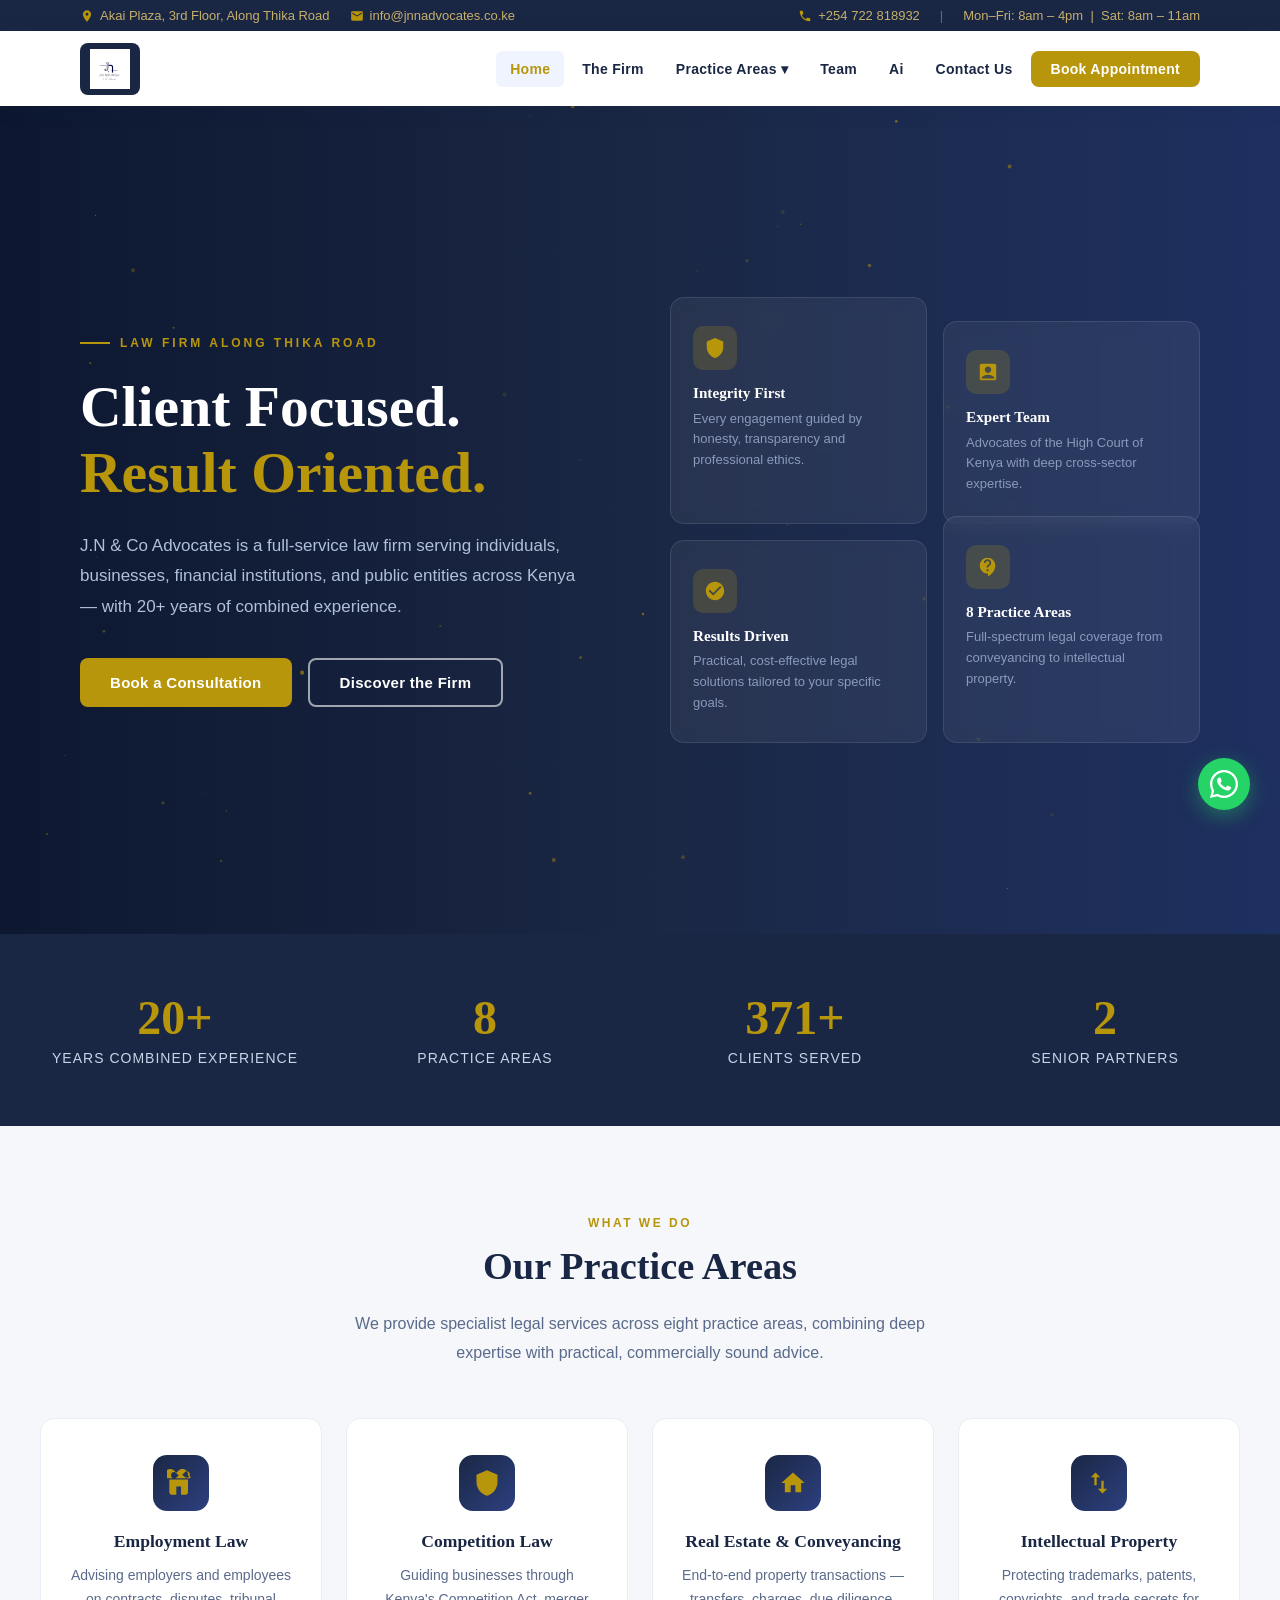
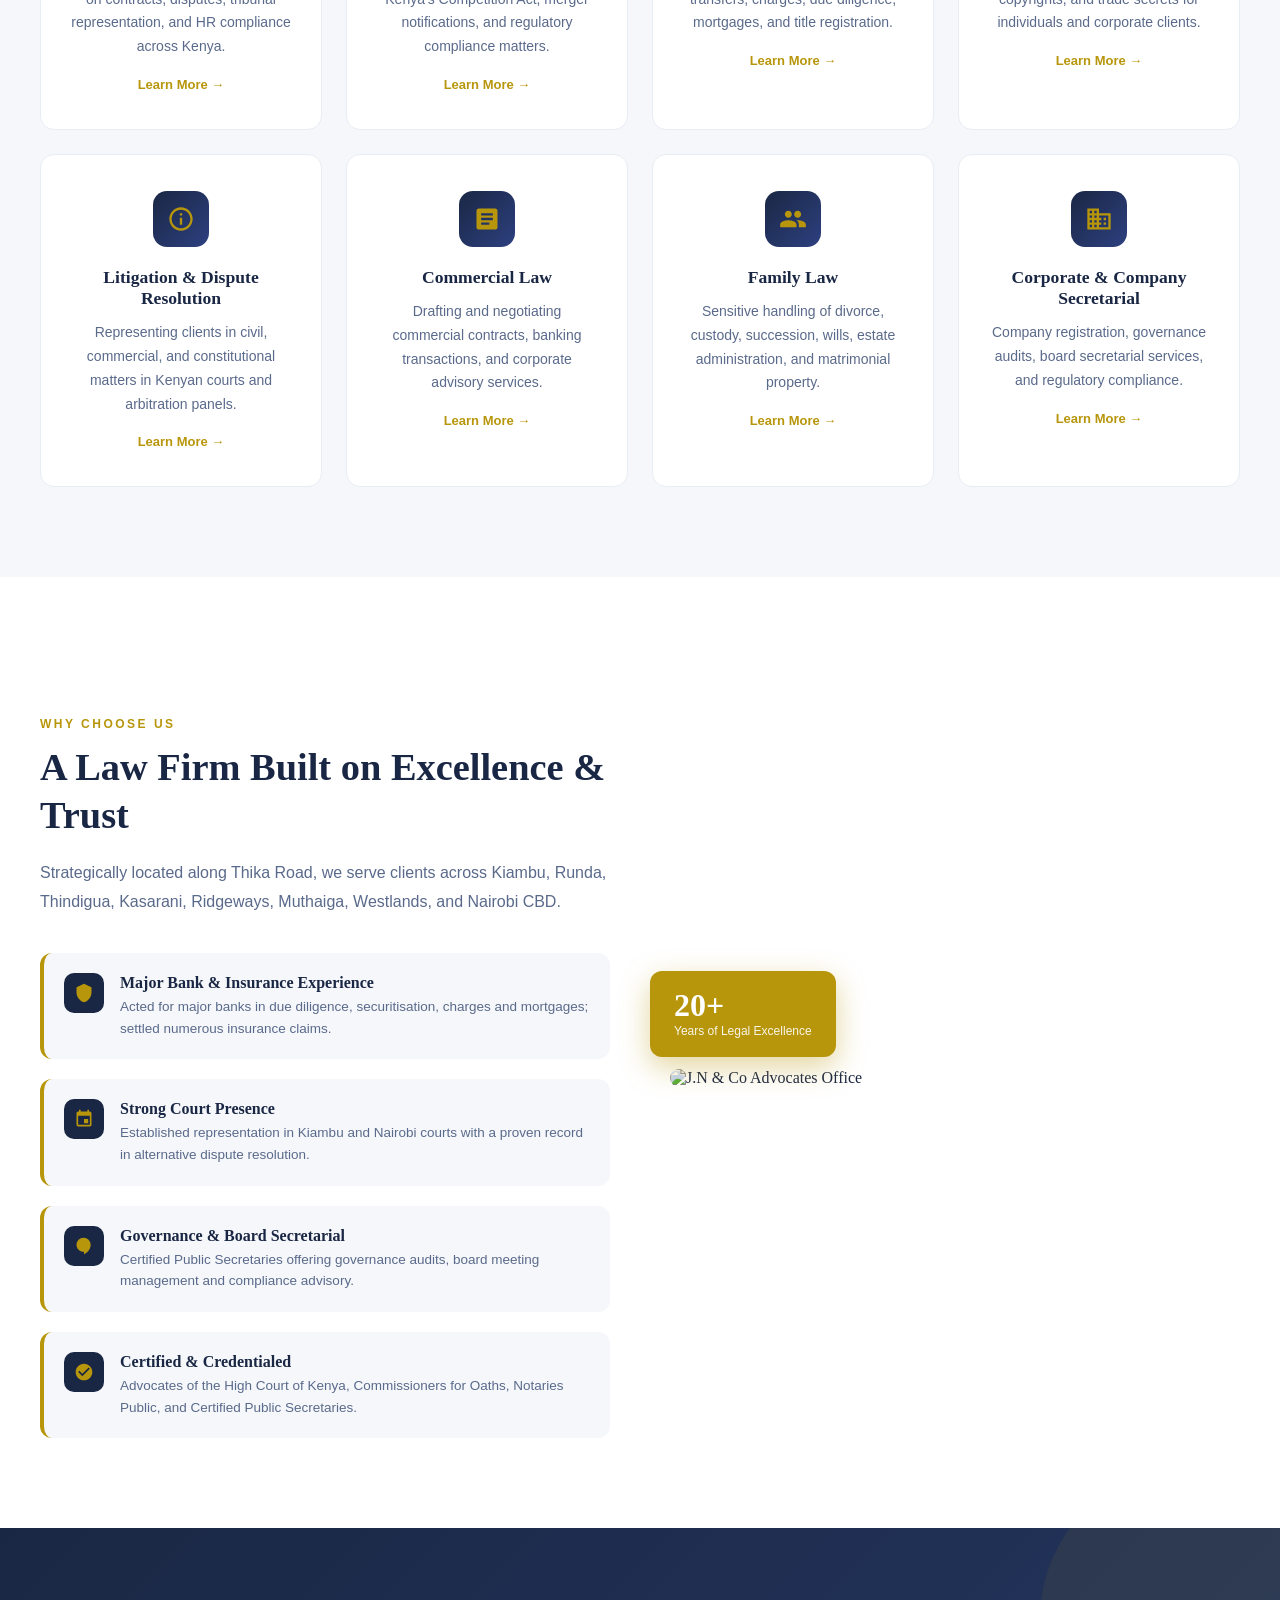
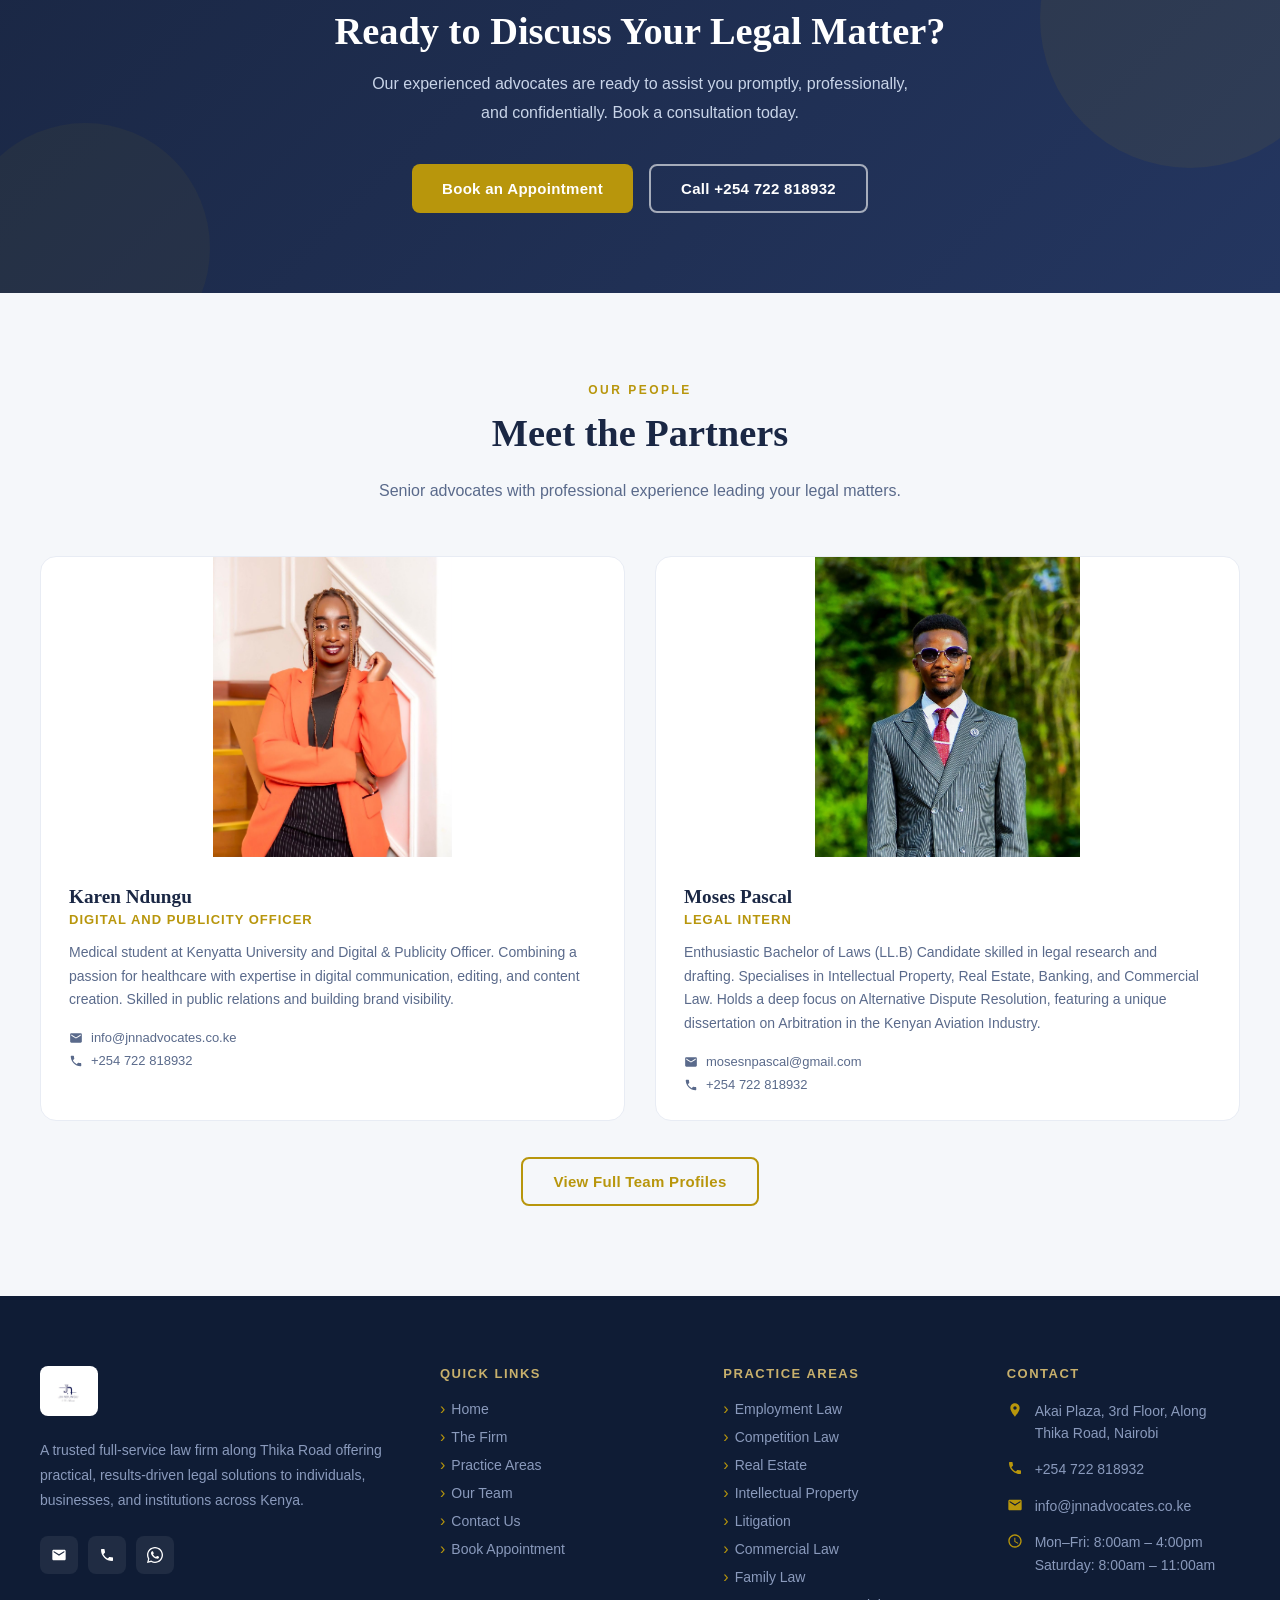
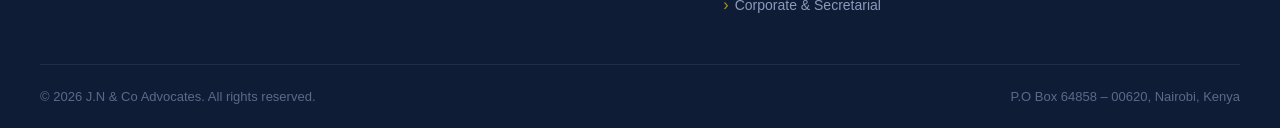
==== commit 43e6ba3b: "updated pages" ====
--- a/index.html
+++ b/index.html
@@ -304,24 +304,20 @@
       <div class="text-center reveal">
         <span class="section-label">Our People</span>
         <h2 class="section-title">Meet the Partners</h2>
-        <p class="section-desc">Senior advocates with over 20 years of professional experience leading your legal matters.</p>
+        <p class="section-desc">Senior advocates with professional experience leading your legal matters.</p>
       </div>
       <div class="team-grid" style="margin-top:50px;">
         <div class="team-card reveal">
-          <img class="team-img" src="https://www.knmlawassociates.co.ke/wp-content/uploads/2020/10/knm-manager-hellen.jpg" alt="H.M. Muriuki" />
+          <img class="team-img" src="images/karen.jpeg" alt="H.M. Muriuki" />
           <div class="team-body">
-            <h3>H.M. Muriuki (Mrs)</h3>
-            <span class="team-role">Managing Partner</span>
-            <p>Admitted to the Bar in 1998 and a Certified Public Secretary, Hellen brings expertise in commercial law, competition, company law, and intellectual property.</p>
-            <div class="team-tags">
-              <span class="tag">LLM – UNISA</span>
-              <span class="tag">LLB – Uni. of Nairobi</span>
-              <span class="tag">ICPSK</span>
-            </div>
+            <h3>Karen Ndungu</h3>
+            <span class="team-role">Digital and publicity officer</span>
+            <p>Medical student at Kenyatta University and Digital & Publicity Officer. Combining a passion for healthcare with expertise in digital communication, editing, and content creation. Skilled in public relations and building brand visibility.</p>
+          
             <div class="team-contact">
-              <a href="mailto:hkm@knmlawassociates.co.ke">
+              <a href="mailto:info@jnnadvocates.co.ke">
                 <svg viewBox="0 0 24 24" width="14" height="14" fill="currentColor"><path d="M20 4H4c-1.1 0-2 .9-2 2v12c0 1.1.9 2 2 2h16c1.1 0 2-.9 2-2V6c0-1.1-.9-2-2-2zm0 4l-8 5-8-5V6l8 5 8-5v2z"/></svg>
-                hkm@knmlawassociates.co.ke
+                info@jnnadvocates.co.ke
               </a>
               <a href="tel:+254722818932">
                 <svg viewBox="0 0 24 24" width="14" height="14" fill="currentColor"><path d="M6.62 10.79c1.44 2.83 3.76 5.14 6.59 6.59l2.2-2.2c.27-.27.67-.36 1.02-.24 1.12.37 2.33.57 3.57.57.55 0 1 .45 1 1V20c0 .55-.45 1-1 1-9.39 0-17-7.61-17-17 0-.55.45-1 1-1h3.5c.55 0 1 .45 1 1 0 1.25.2 2.45.57 3.57.11.35.03.74-.25 1.02l-2.2 2.2z"/></svg>
@@ -331,20 +327,16 @@
           </div>
         </div>
         <div class="team-card reveal">
-          <img class="team-img" src="https://www.knmlawassociates.co.ke/wp-content/uploads/2021/10/Knm-Law-Associate-Partner-Christine-Kawira-Ungu.jpeg" alt="Christine Kawira Ungu" />
+          <img class="team-img" src="images/pascal.jpeg" alt="Christine Kawira Ungu" />
           <div class="team-body">
-            <h3>Christine Kawira Ungu</h3>
-            <span class="team-role">Partner – Litigation</span>
-            <p>Admitted to the Bar in 1999 and a Certified Public Secretary with experience in private practice, in-house legal, and the bench. Leads the litigation practice.</p>
-            <div class="team-tags">
-              <span class="tag">LLB – Uni. of Nairobi</span>
-              <span class="tag">ICPSK</span>
-              <span class="tag">EALS Member</span>
-            </div>
+            <h3>Moses Pascal</h3>
+            <span class="team-role"> Legal Intern</span>
+            <p>Enthusiastic Bachelor of Laws (LL.B) Candidate skilled in legal research and drafting. Specialises in Intellectual Property, Real Estate, Banking, and Commercial Law. Holds a deep focus on Alternative Dispute Resolution, featuring a unique dissertation on Arbitration in the Kenyan Aviation Industry.</p>
+          
             <div class="team-contact">
-              <a href="mailto:info@jnnadvocates.co.ke">
+              <a href="mailto: mosesnpascal@gmail.com">
                 <svg viewBox="0 0 24 24" width="14" height="14" fill="currentColor"><path d="M20 4H4c-1.1 0-2 .9-2 2v12c0 1.1.9 2 2 2h16c1.1 0 2-.9 2-2V6c0-1.1-.9-2-2-2zm0 4l-8 5-8-5V6l8 5 8-5v2z"/></svg>
-                info@jnnadvocates.co.ke
+                mosesnpascal@gmail.com
               </a>
               <a href="tel:+254722818932">
                 <svg viewBox="0 0 24 24" width="14" height="14" fill="currentColor"><path d="M6.62 10.79c1.44 2.83 3.76 5.14 6.59 6.59l2.2-2.2c.27-.27.67-.36 1.02-.24 1.12.37 2.33.57 3.57.57.55 0 1 .45 1 1V20c0 .55-.45 1-1 1-9.39 0-17-7.61-17-17 0-.55.45-1 1-1h3.5c.55 0 1 .45 1 1 0 1.25.2 2.45.57 3.57.11.35.03.74-.25 1.02l-2.2 2.2z"/></svg>
--- a/style.css
+++ b/style.css
@@ -466,6 +466,7 @@
   position: relative;
   overflow: hidden;
   cursor: pointer;
+  text-align: center;
 }
 
 .practice-card::after {
@@ -498,7 +499,7 @@
   display: flex;
   align-items: center;
   justify-content: center;
-  margin-bottom: 20px;
+  margin: 0 auto 20px;
 }
 
 .practice-icon svg {
@@ -510,7 +511,6 @@
 .practice-card h3 {
   font-size: 1.1rem;
   margin-bottom: 12px;
-  color: #1a2744;
 }
 
 .practice-card p {
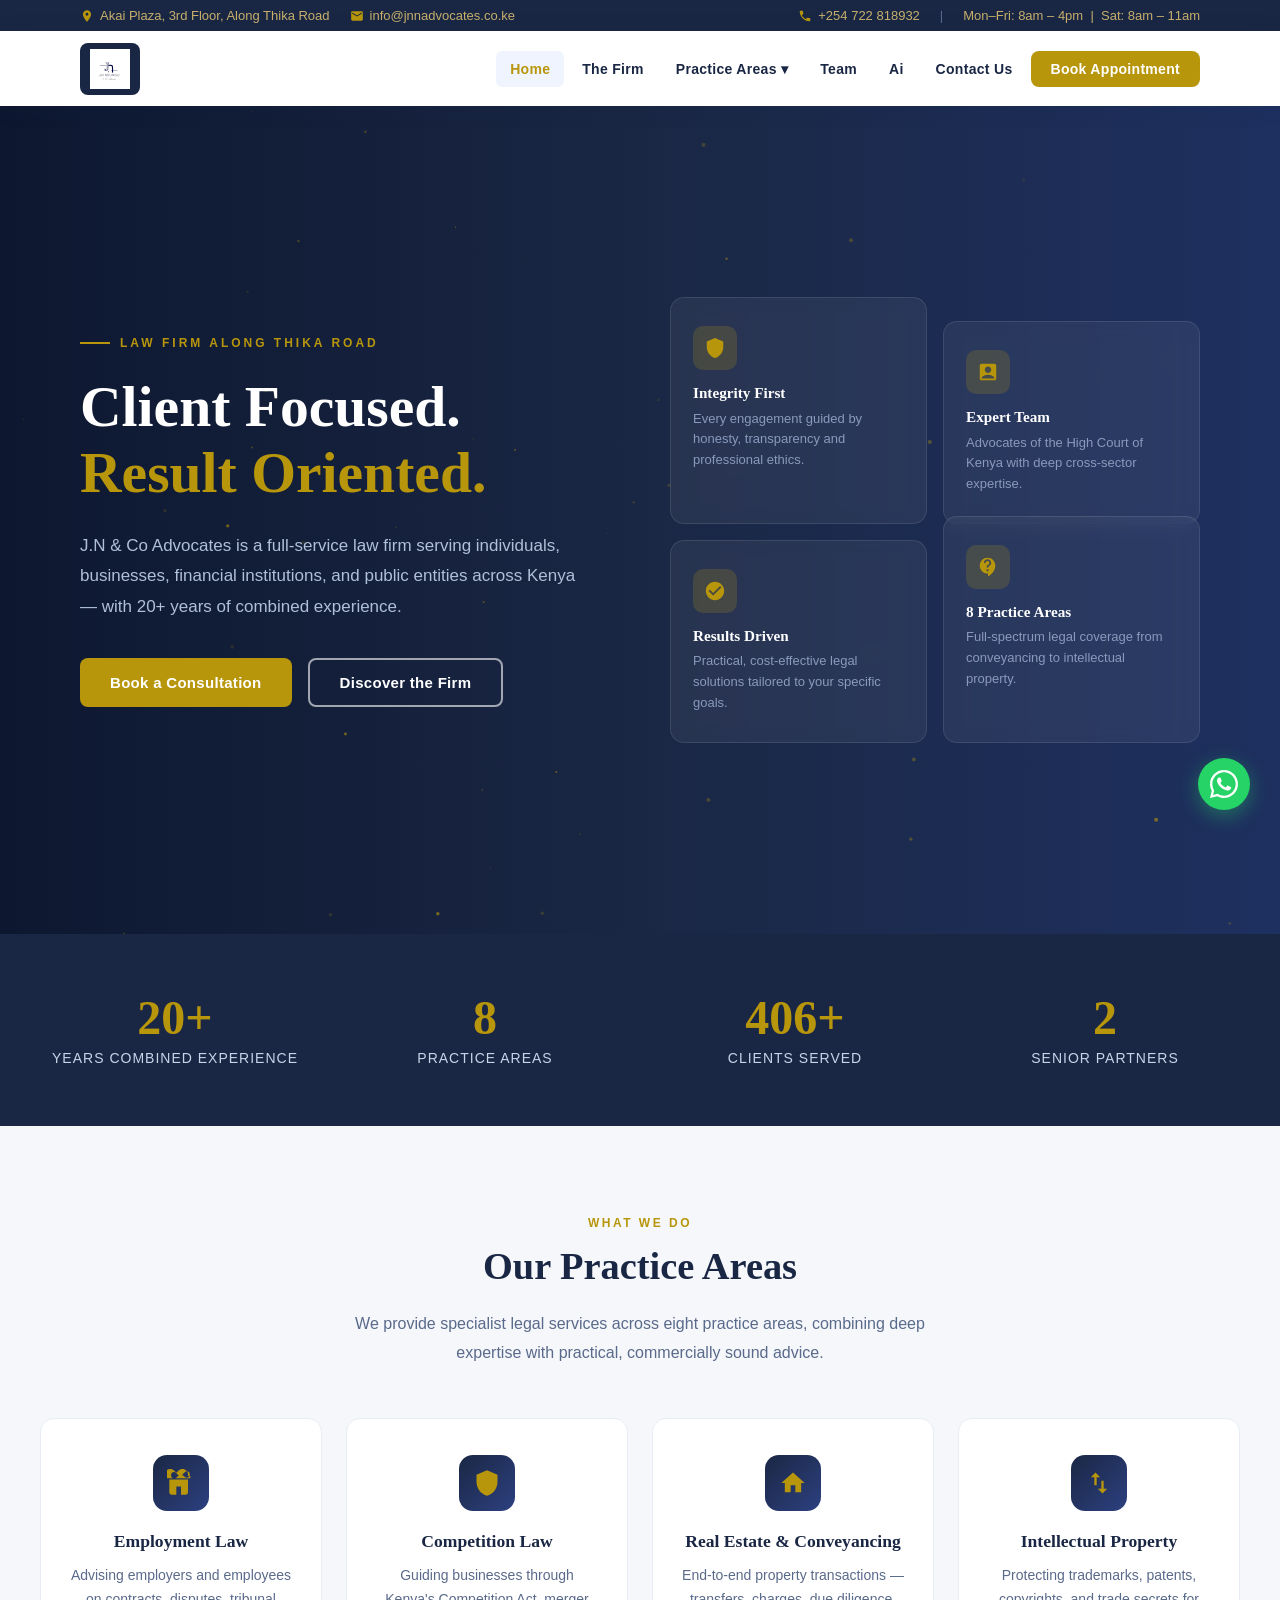
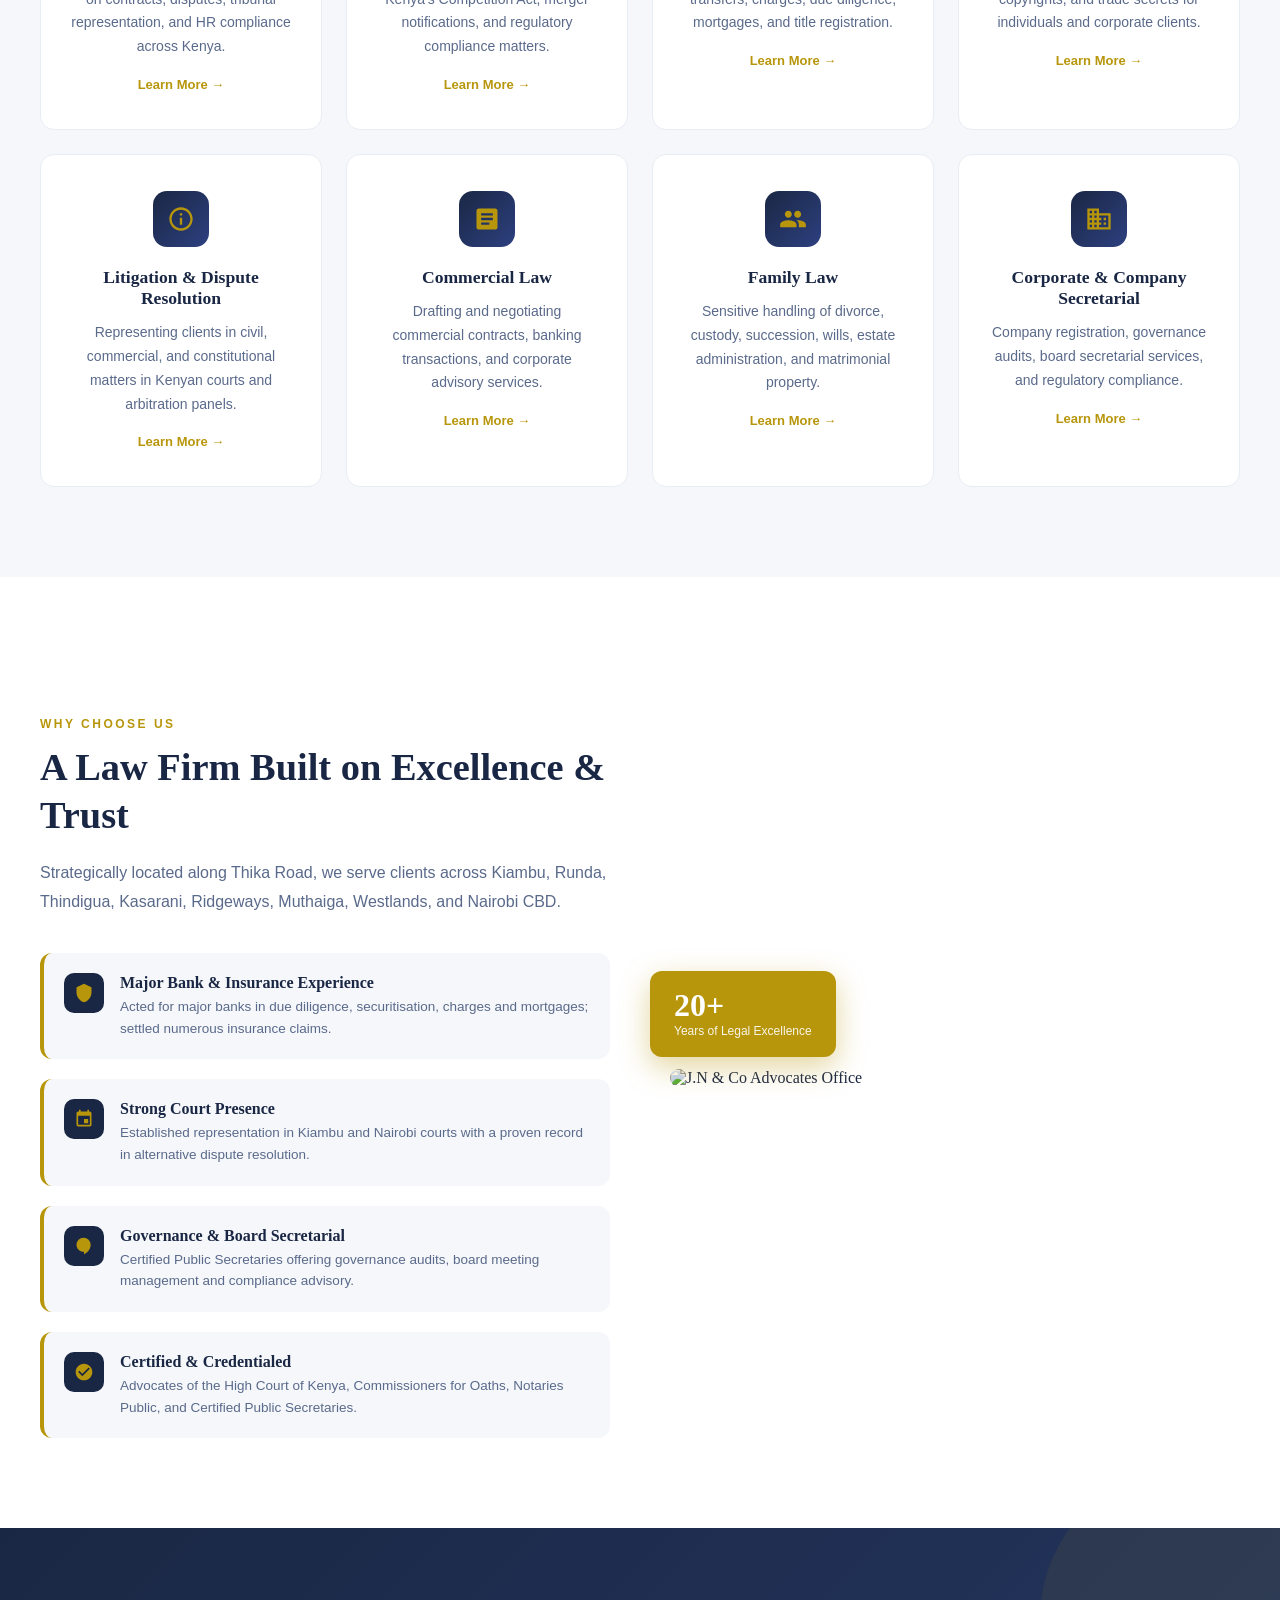
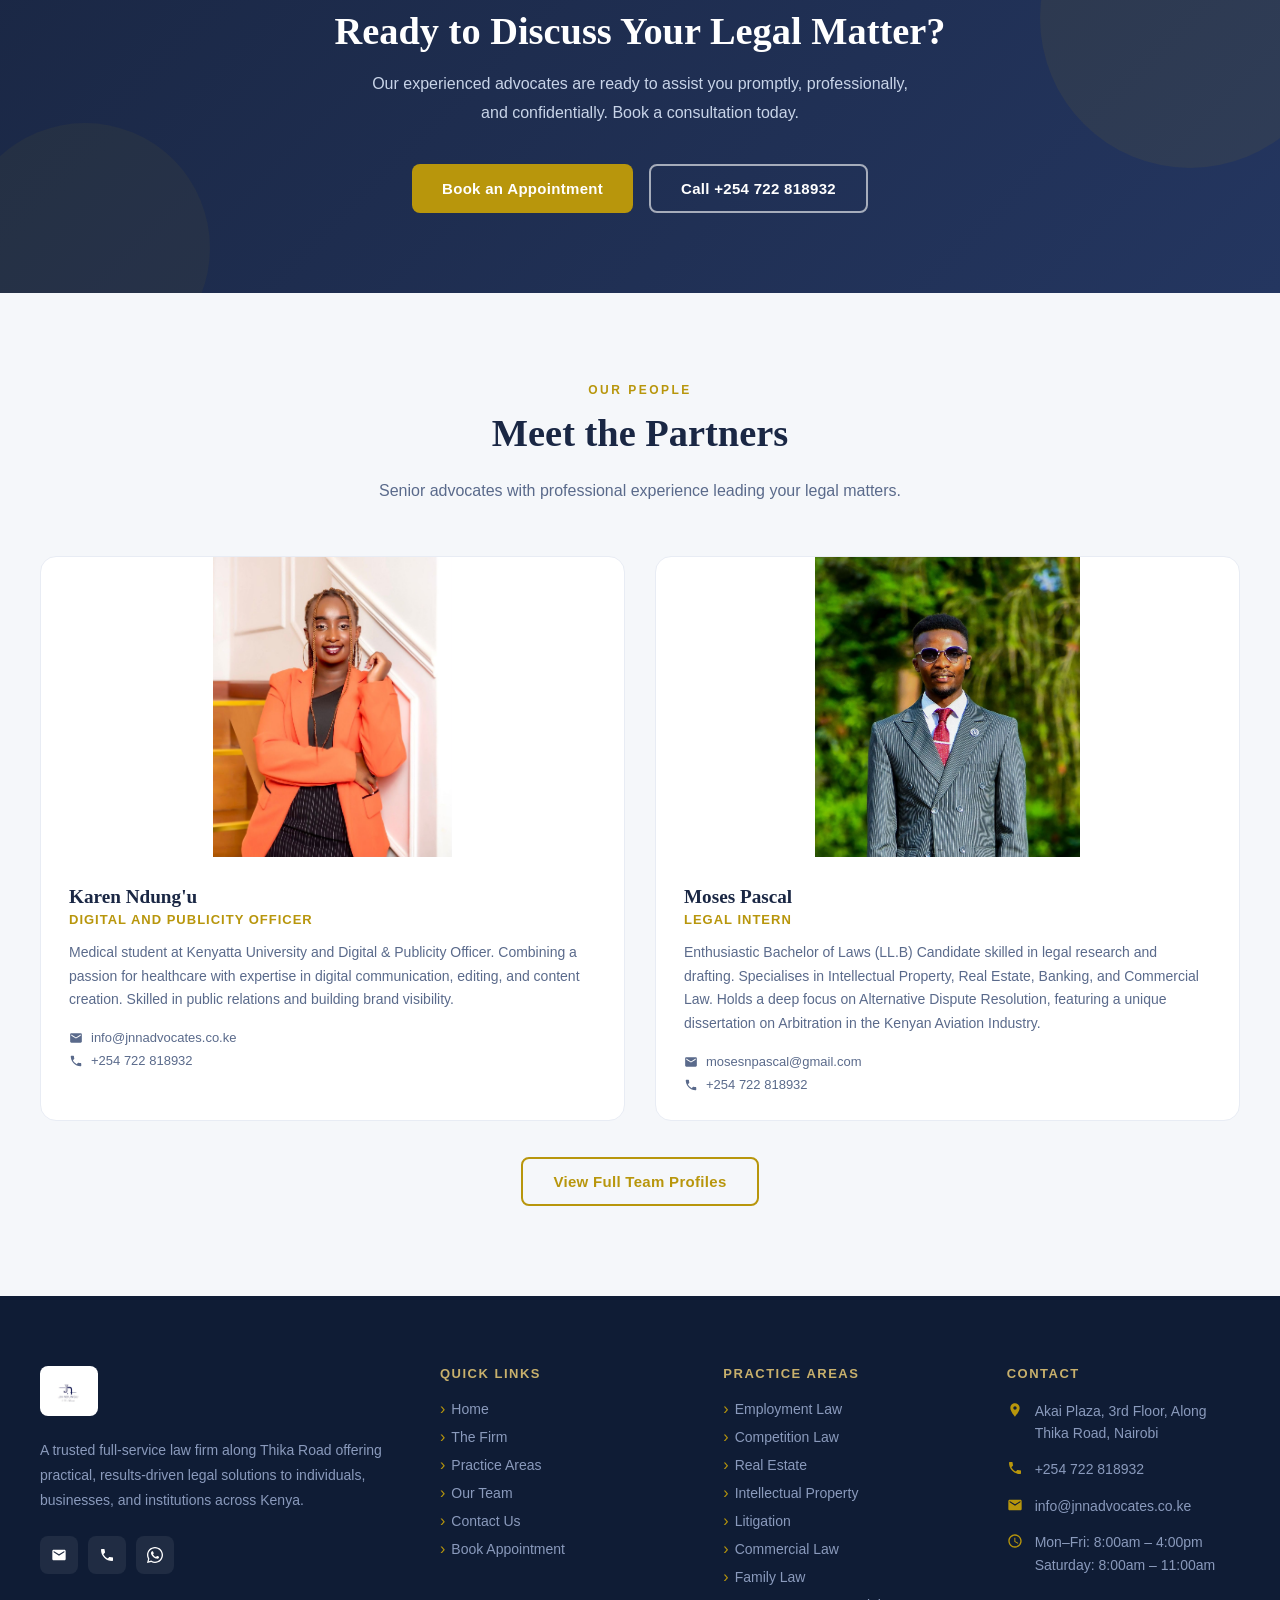
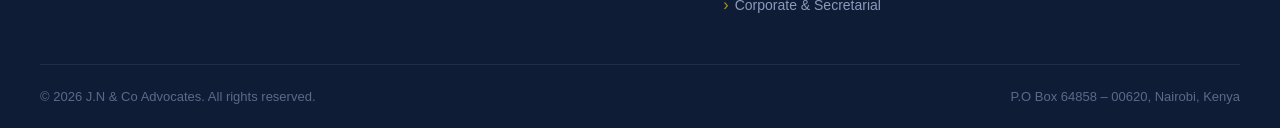
==== commit bda823aa: "mini update" ====
--- a/index.html
+++ b/index.html
@@ -310,7 +310,7 @@
         <div class="team-card reveal">
           <img class="team-img" src="images/karen.jpeg" alt="H.M. Muriuki" />
           <div class="team-body">
-            <h3>Karen Ndungu</h3>
+            <h3>Karen Ndung'u</h3>
             <span class="team-role">Digital and publicity officer</span>
             <p>Medical student at Kenyatta University and Digital & Publicity Officer. Combining a passion for healthcare with expertise in digital communication, editing, and content creation. Skilled in public relations and building brand visibility.</p>
           
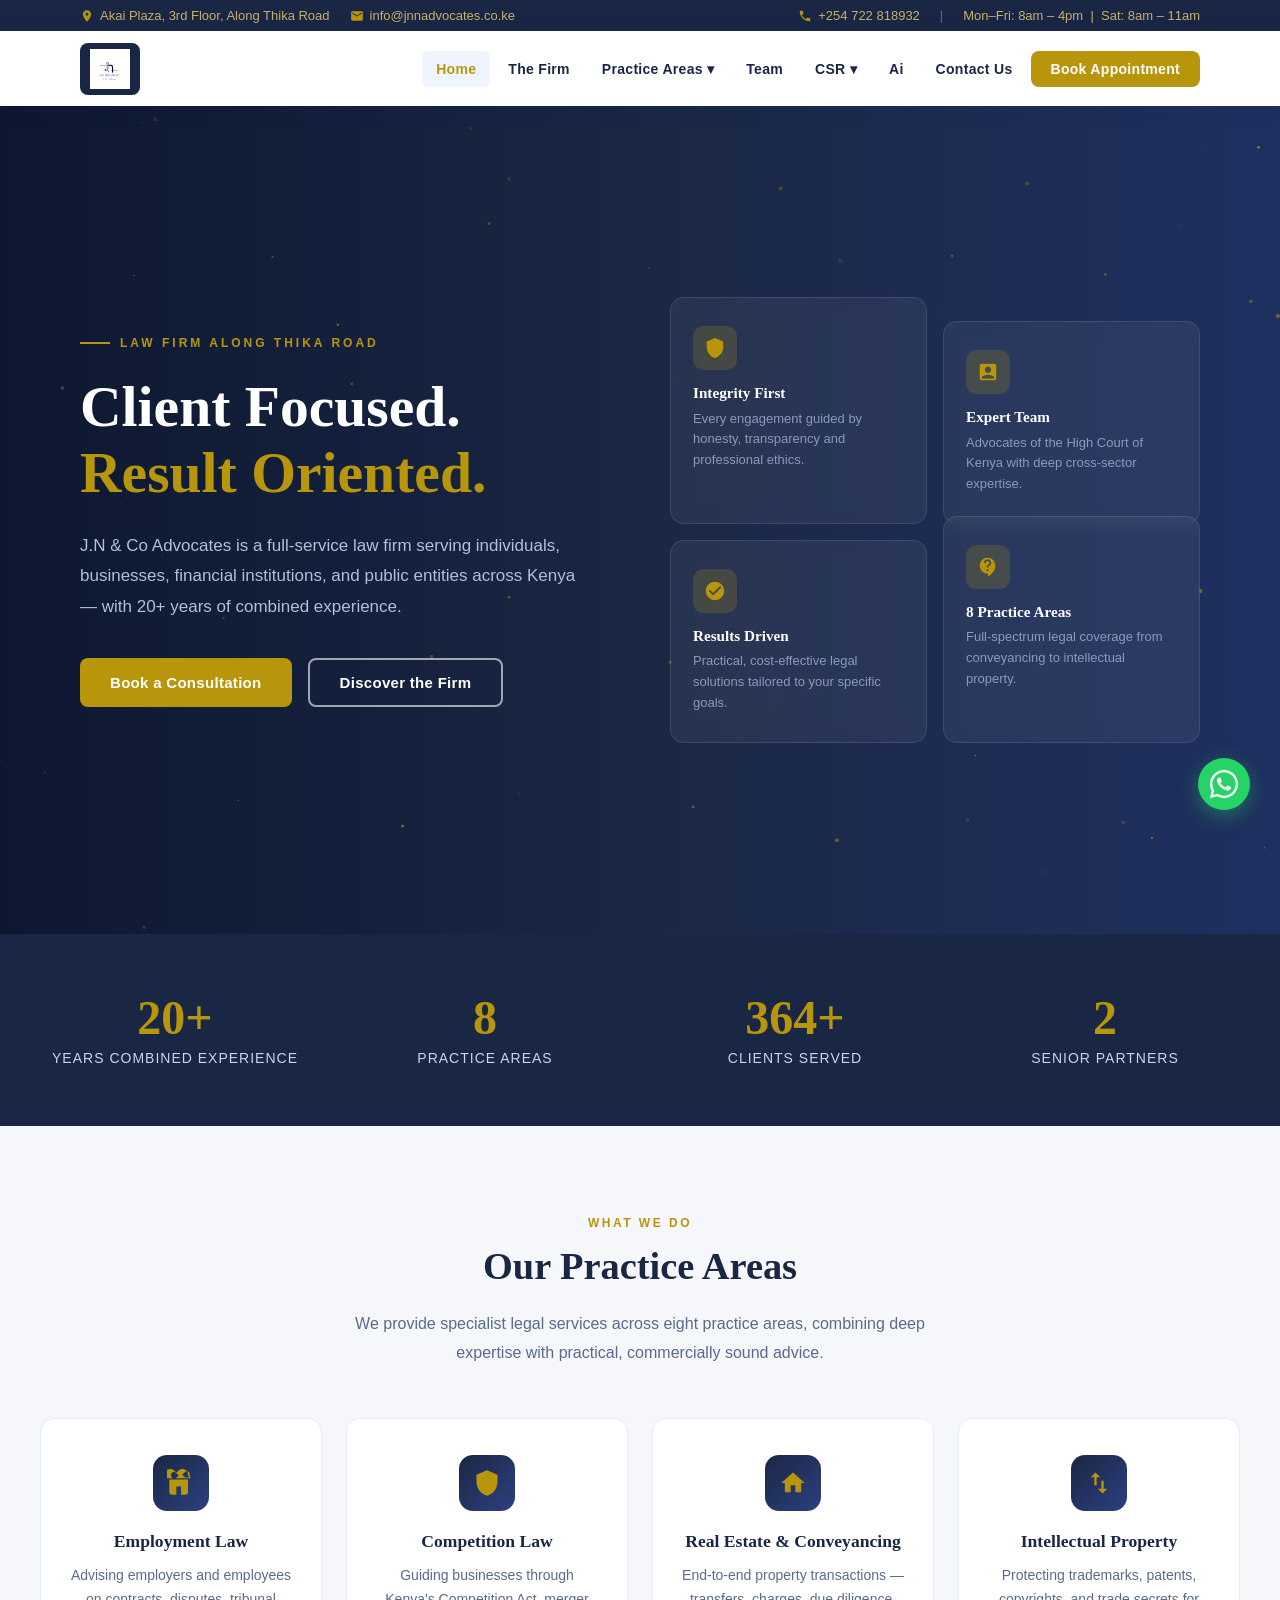
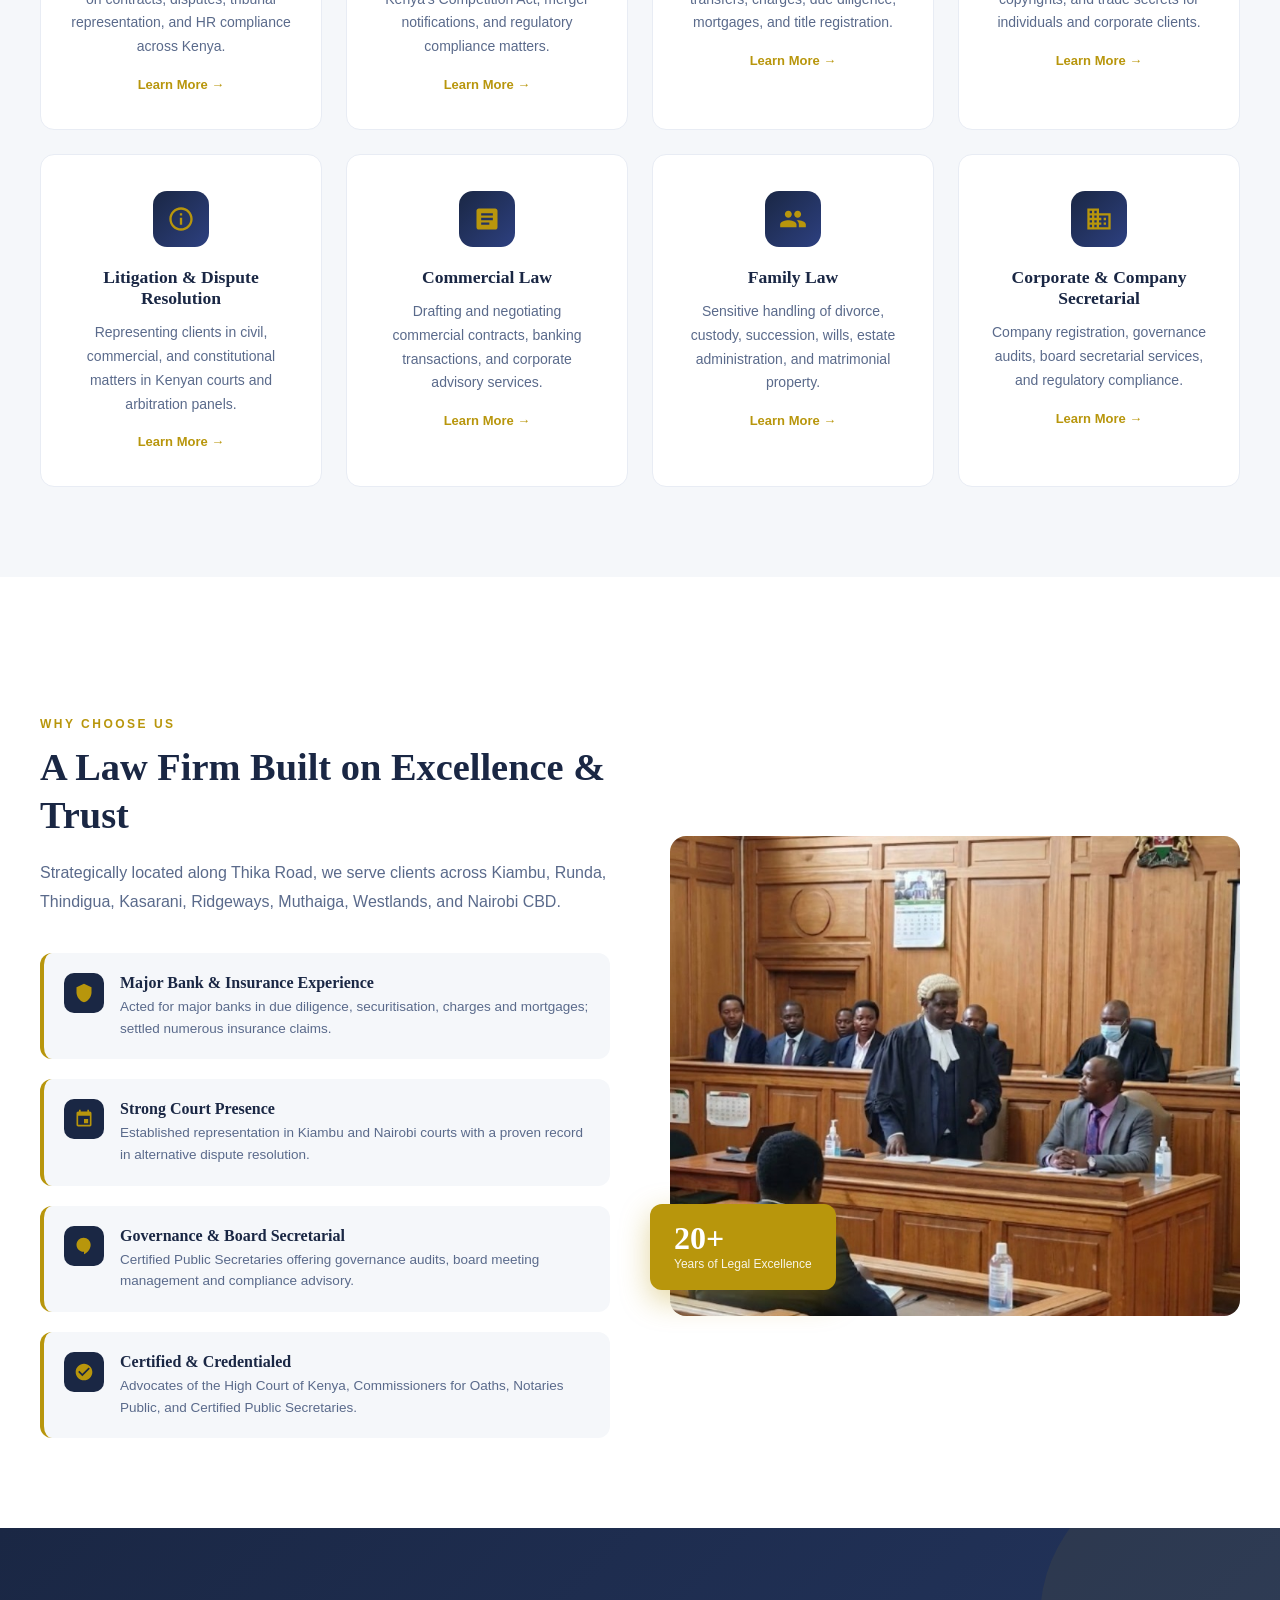
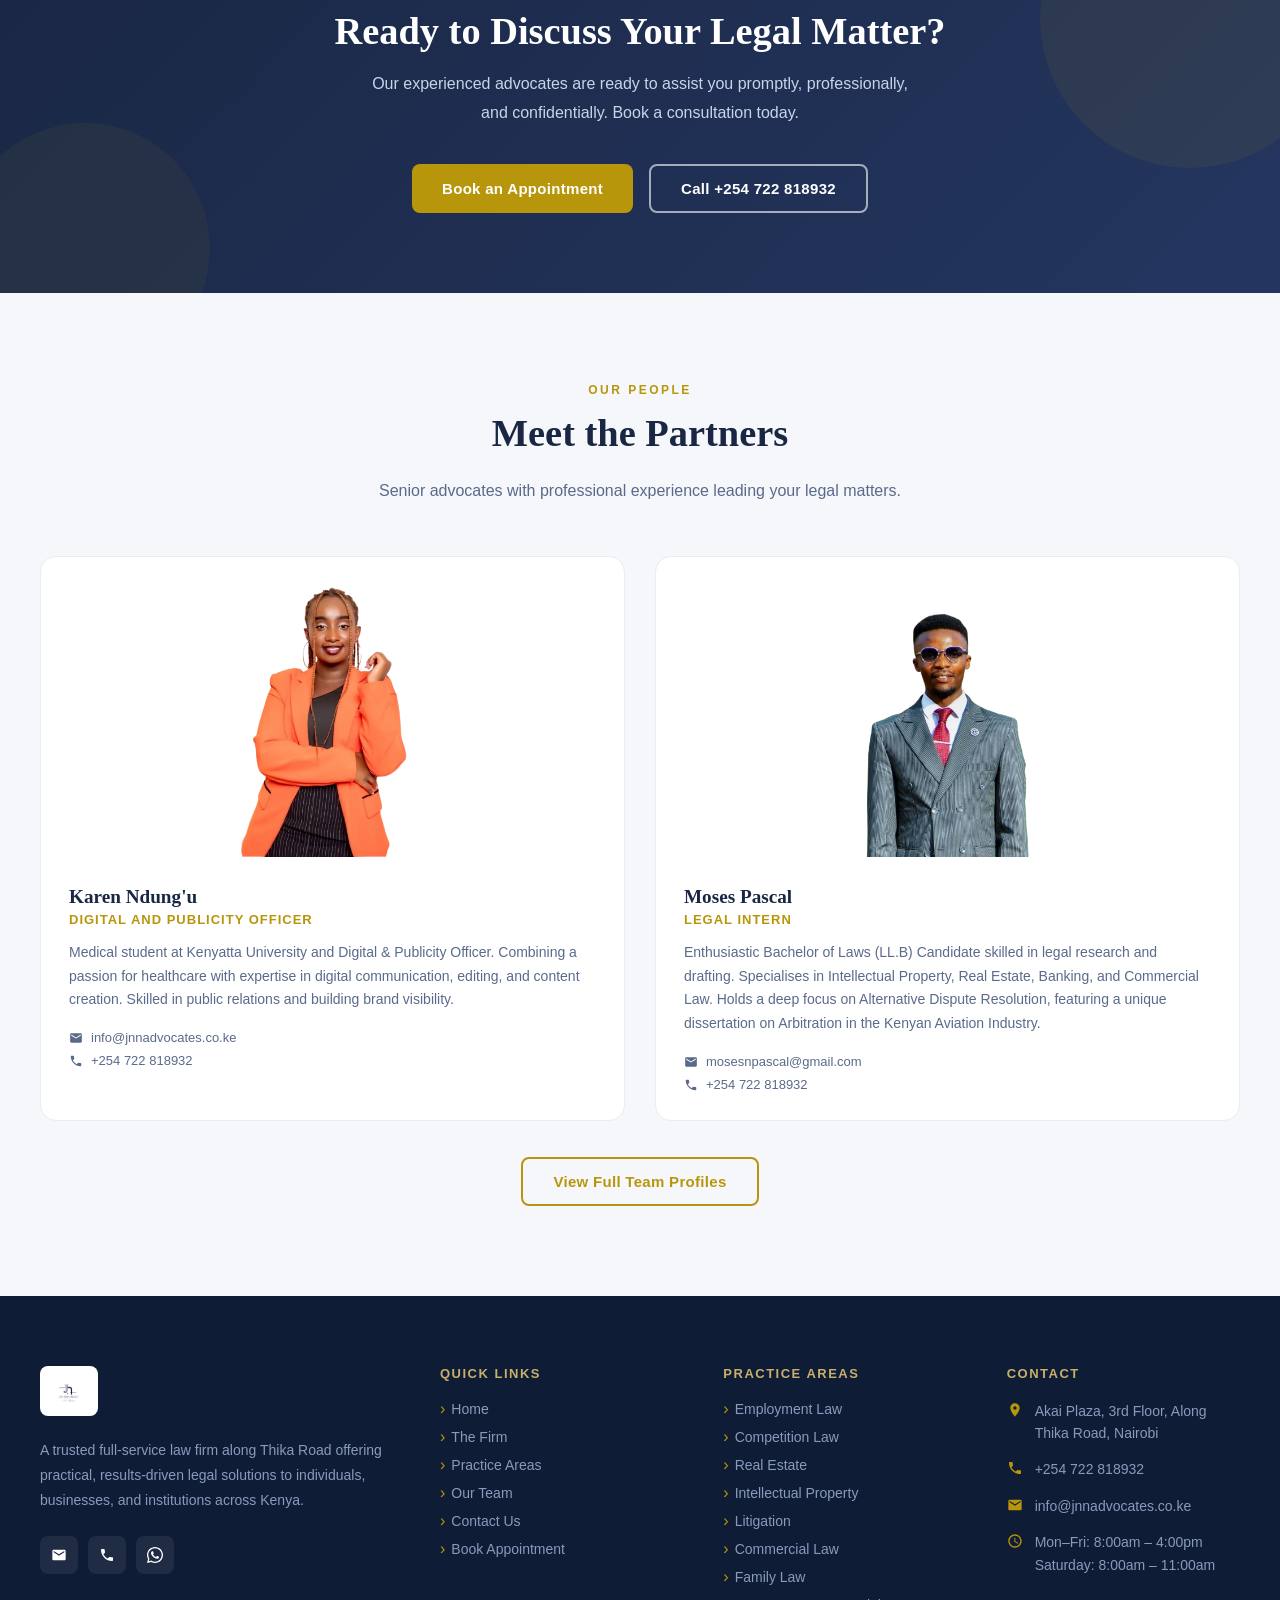
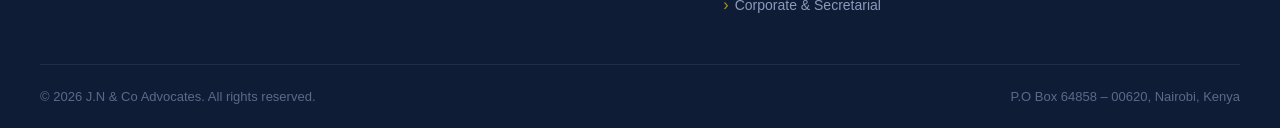
==== commit 047828e4: "done updates" ====
--- a/index.html
+++ b/index.html
@@ -56,7 +56,17 @@
           </ul>
         </li>
         <li><a href="team.html">Team</a></li>
-        <li><a href="AI.html">Ai</a></li>
+        <li>
+          <a href="CSR.html">CSR ▾</a>
+          <ul class="dropdown">
+            <li><a href="CSR.html#scholarship">Scholarship</a></li>
+            <li><a href="CSR.html#football">Football Academy</a></li>
+            <li><a href="CSR.html#hikes">Hikes & Trips</a></li>
+            <li><a href="CSR.html#mentorship">Mentorship Programs</a></li>
+            <li><a href="CSR.html#internships">Internships</a></li>
+          </ul>
+        </li>
+        <li><a href="AI-Counsel.html">Ai</a></li>
         <li><a href="contact.html">Contact Us</a></li>
         <li><a href="contact.html" class="nav-cta">Book Appointment</a></li>
       </ul>
@@ -77,6 +87,13 @@
       <a href="practice-areas.html#family" class="sub">Family Law</a>
       <a href="practice-areas.html#corporate" class="sub">Corporate &amp; Secretarial</a>
       <a href="team.html">Team</a>
+      <a href="CSR.html">CSR</a>
+      <a href="CSR.html#scholarship" class="sub">Scholarship</a>
+      <a href="CSR.html#football" class="sub">Football Academy</a>
+      <a href="CSR.html#hikes" class="sub">Hikes & Trips</a>
+      <a href="CSR.html#mentorship" class="sub">Mentorship Programs</a>
+      <a href="CSR.html#internships" class="sub">Internships</a>
+      <a href="AI-Counsel.html">Ai</a>
       <a href="contact.html">Contact Us</a>
       <a href="contact.html" style="background:#b8960c;color:#fff;font-weight:700;">Book Appointment</a>
     </div>
@@ -276,7 +293,7 @@
           </ul>
         </div>
         <div class="why-image reveal-right">
-          <img src="https://www.knmlawassociates.co.ke/wp-content/uploads/2024/06/Location-1.jpeg" alt="J.N & Co Advocates Office" />
+          <img src="images/law.jpeg" alt="J.N & Co Advocates Office" />
           <div class="badge">
             <strong>20+</strong>
             <span>Years of Legal Excellence</span>
@@ -308,7 +325,7 @@
       </div>
       <div class="team-grid" style="margin-top:50px;">
         <div class="team-card reveal">
-          <img class="team-img" src="images/karen.jpeg" alt="H.M. Muriuki" />
+          <img class="team-img" src="images/karen.png" alt="H.M. Muriuki" />
           <div class="team-body">
             <h3>Karen Ndung'u</h3>
             <span class="team-role">Digital and publicity officer</span>
@@ -327,7 +344,7 @@
           </div>
         </div>
         <div class="team-card reveal">
-          <img class="team-img" src="images/pascal.jpeg" alt="Christine Kawira Ungu" />
+          <img class="team-img" src="images/pascal.png" alt="Christine Kawira Ungu" />
           <div class="team-body">
             <h3>Moses Pascal</h3>
             <span class="team-role"> Legal Intern</span>
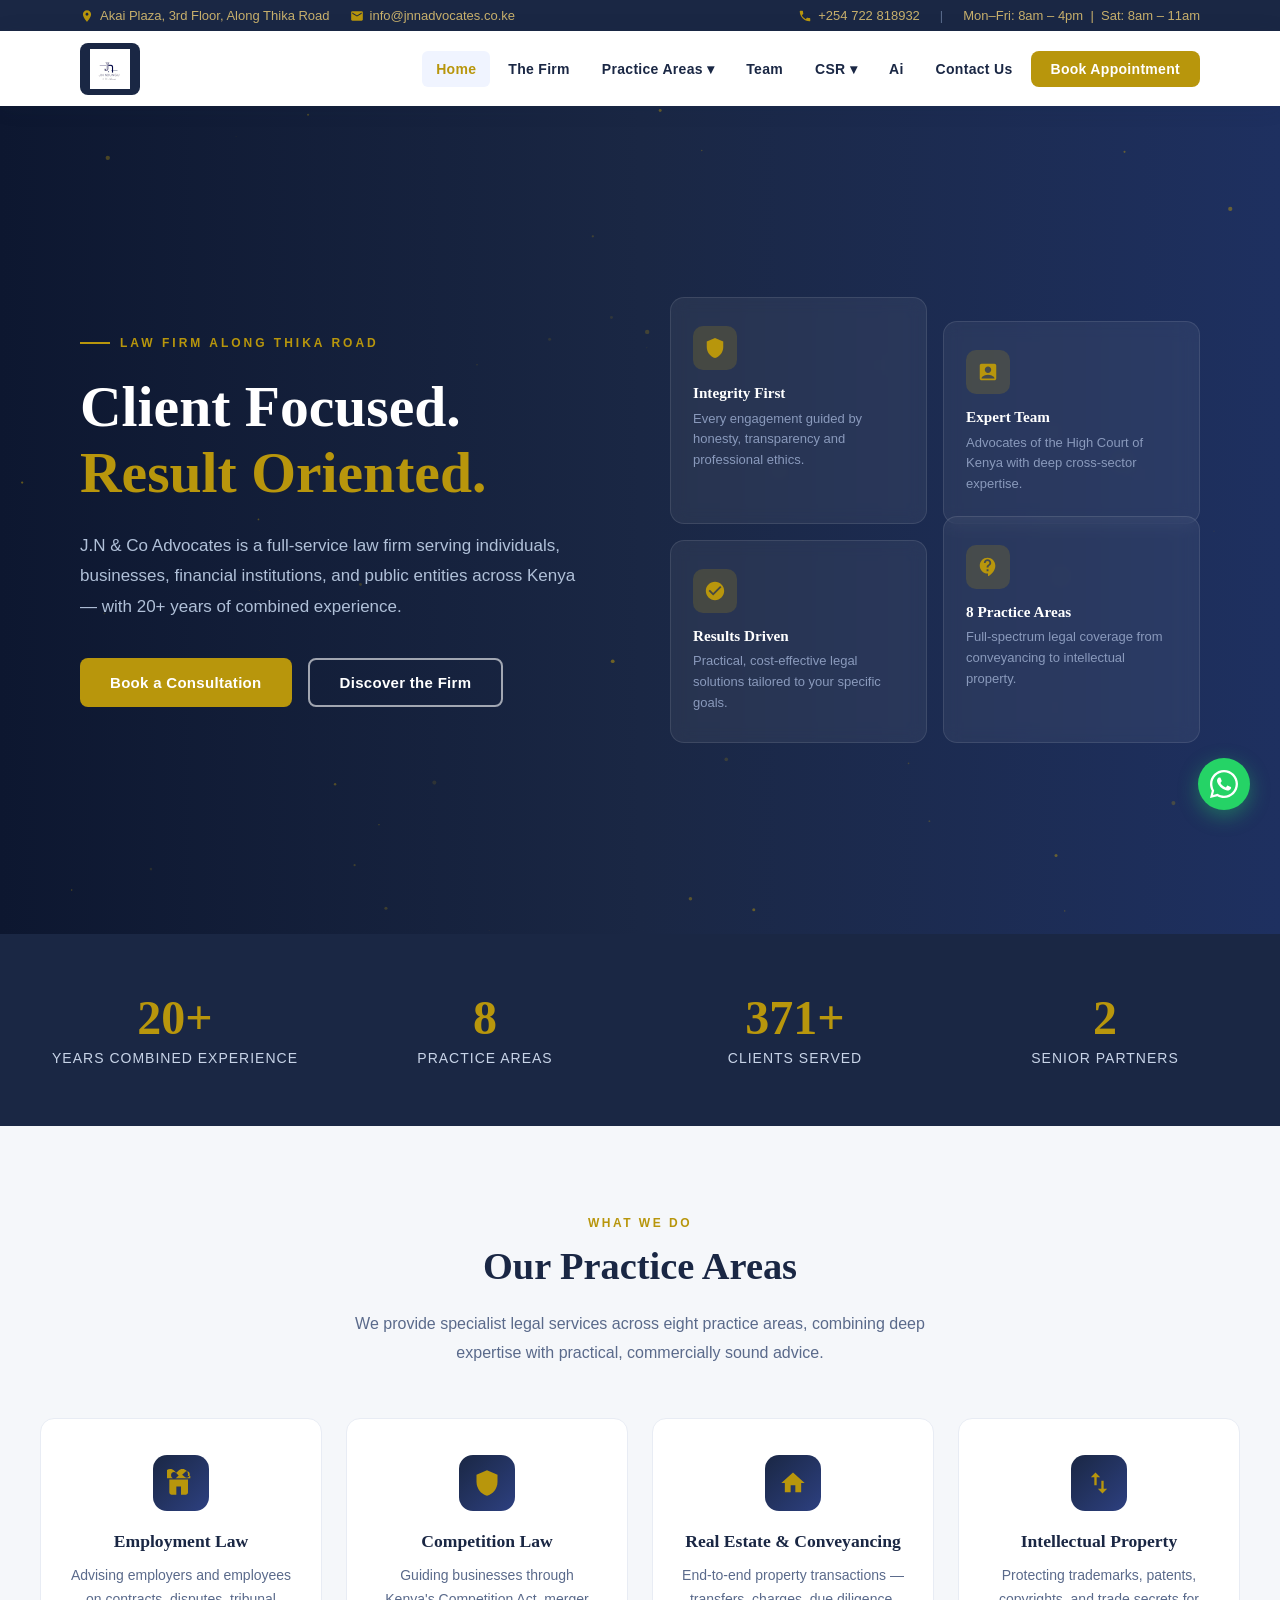
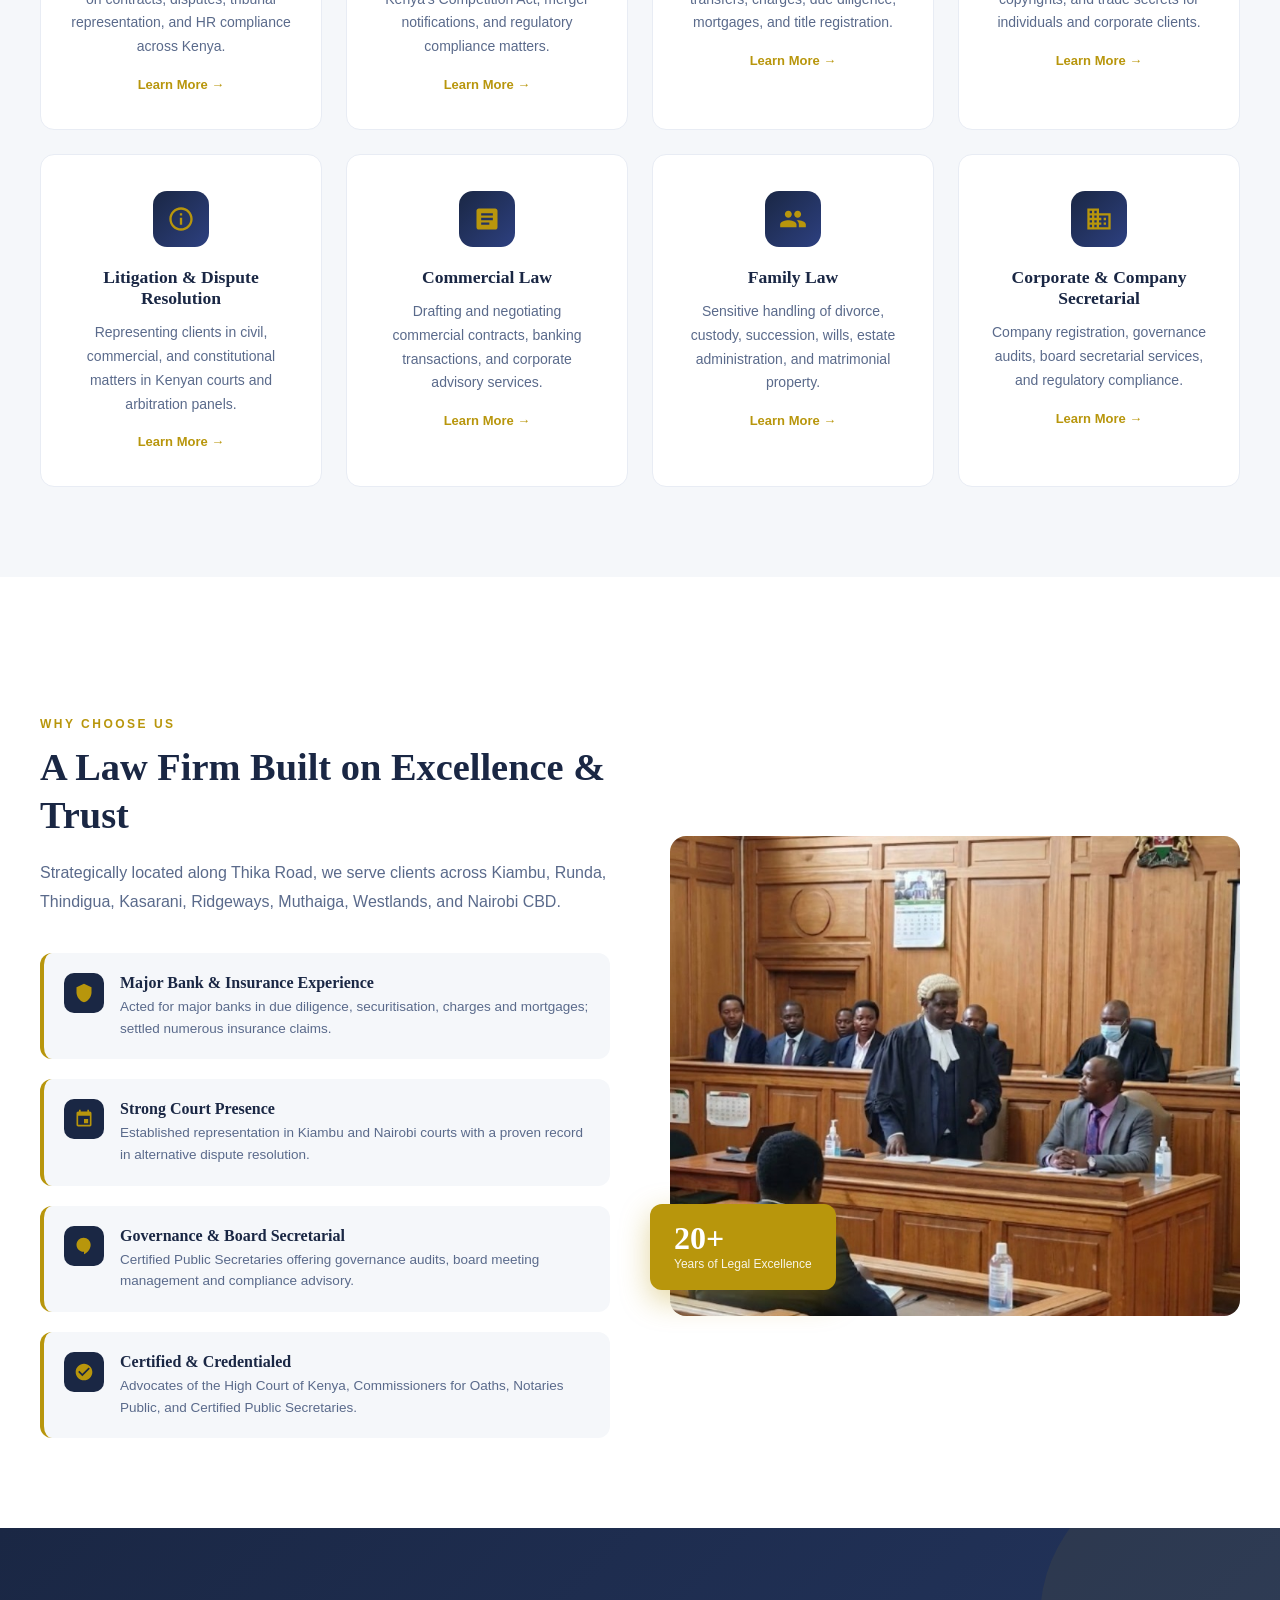
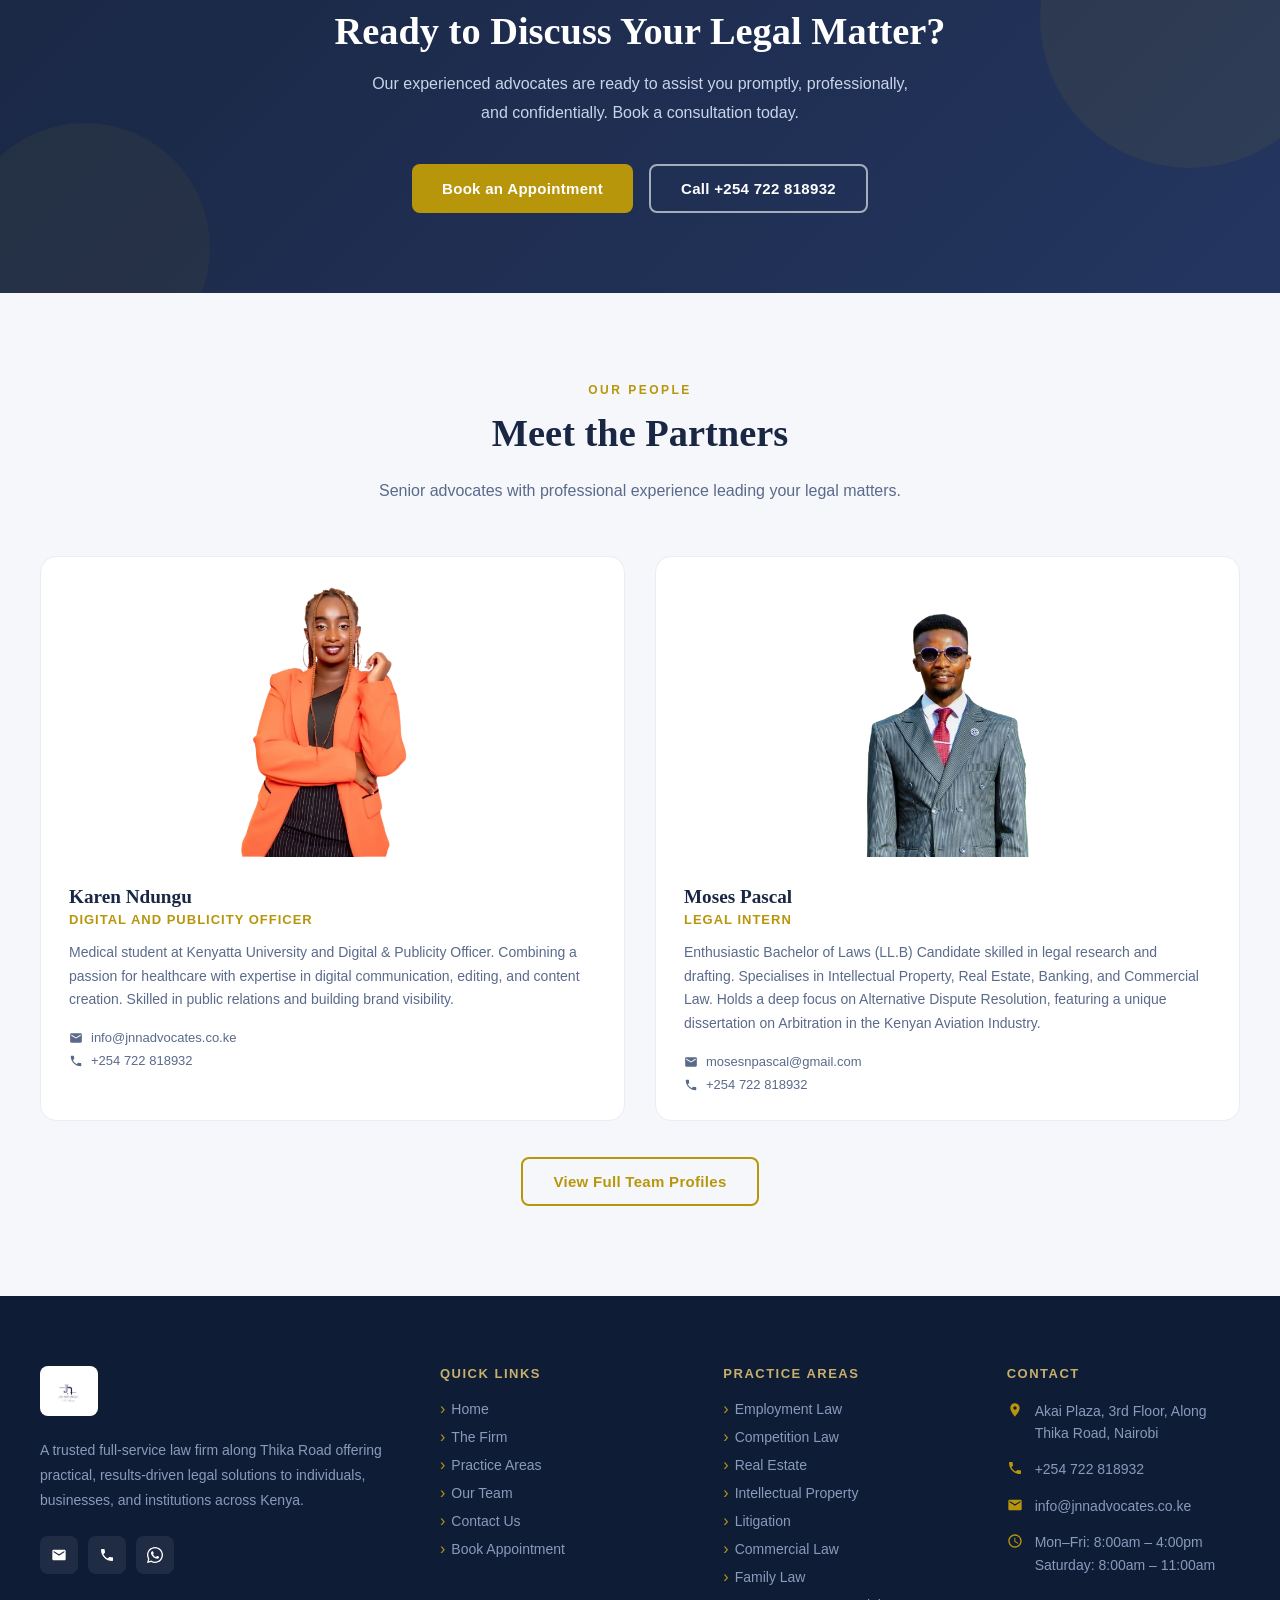
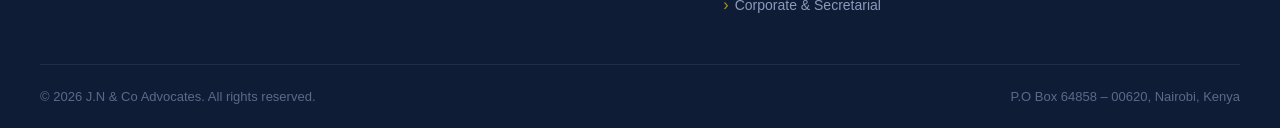
==== commit 98de24c1: "changes" ====
--- a/index.html
+++ b/index.html
@@ -327,7 +327,7 @@
         <div class="team-card reveal">
           <img class="team-img" src="images/karen.png" alt="H.M. Muriuki" />
           <div class="team-body">
-            <h3>Karen Ndung'u</h3>
+            <h3>Karen Ndungu</h3>
             <span class="team-role">Digital and publicity officer</span>
             <p>Medical student at Kenyatta University and Digital & Publicity Officer. Combining a passion for healthcare with expertise in digital communication, editing, and content creation. Skilled in public relations and building brand visibility.</p>
           
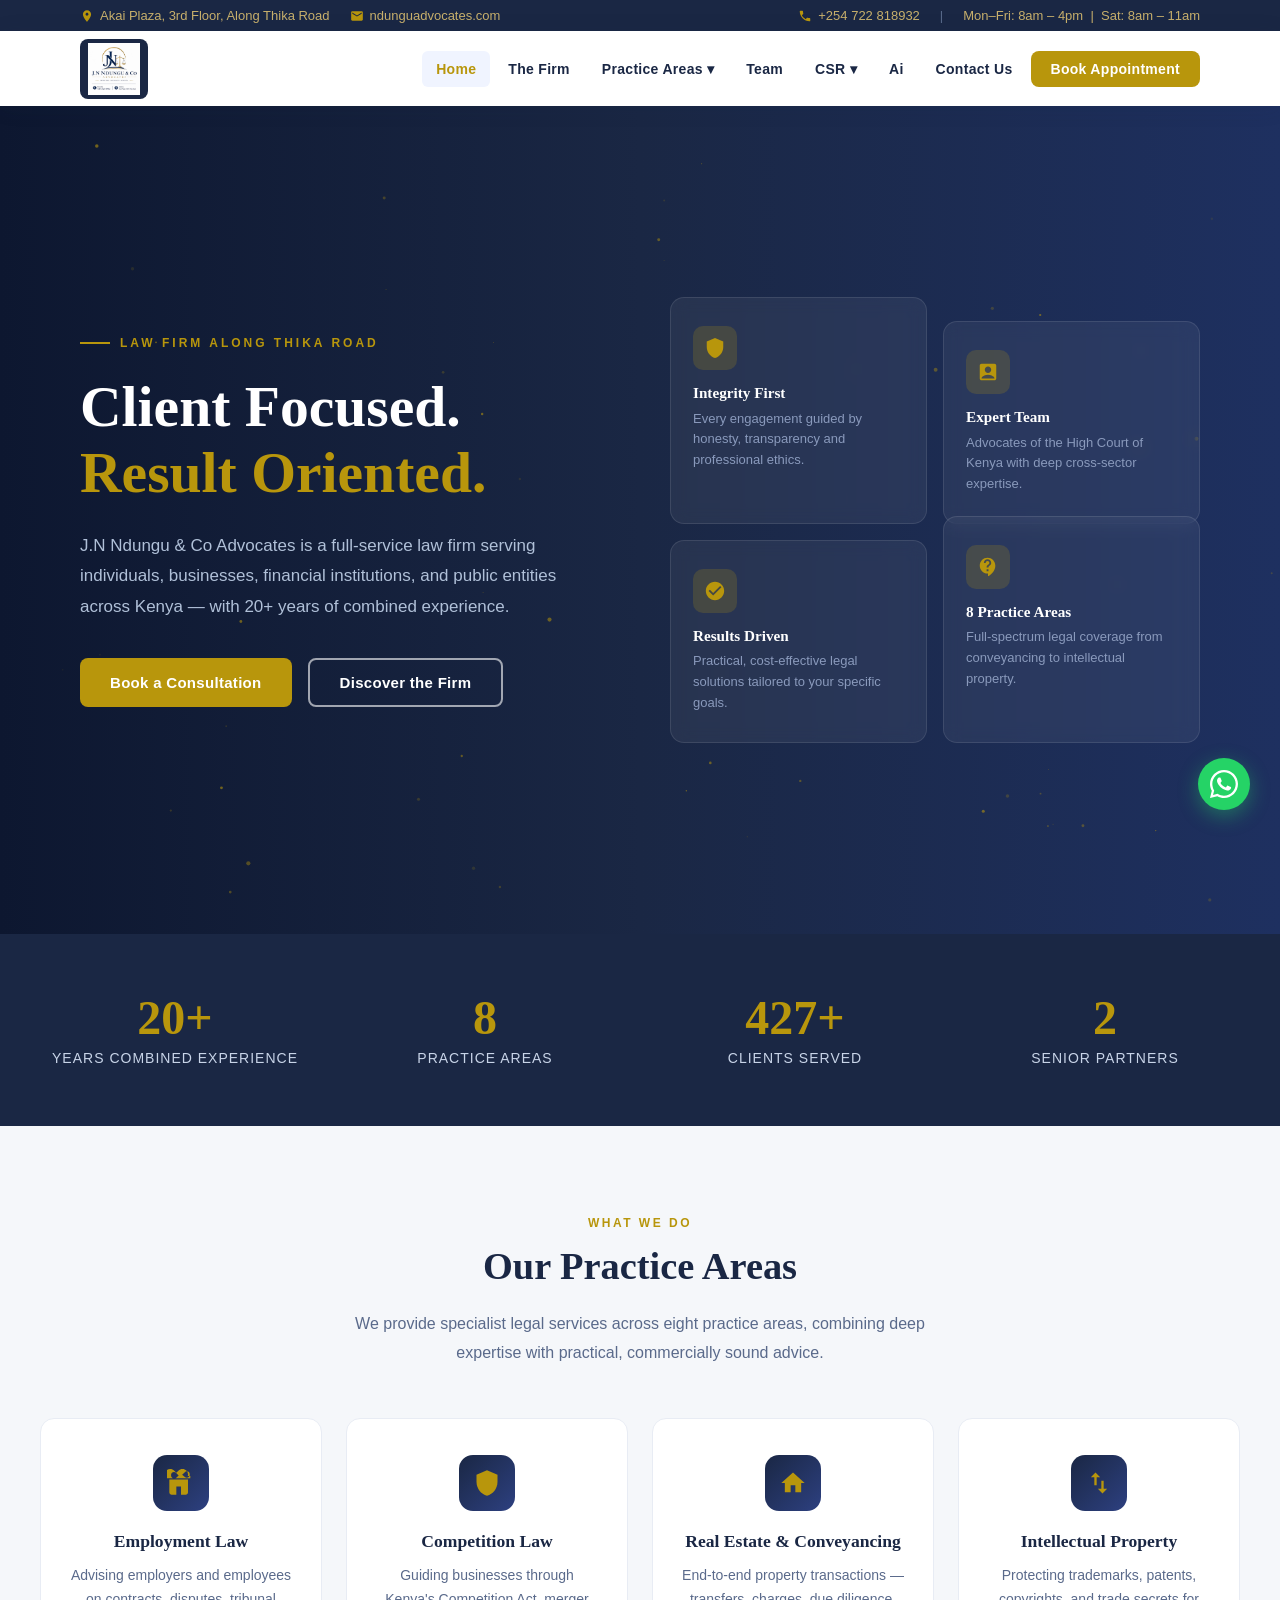
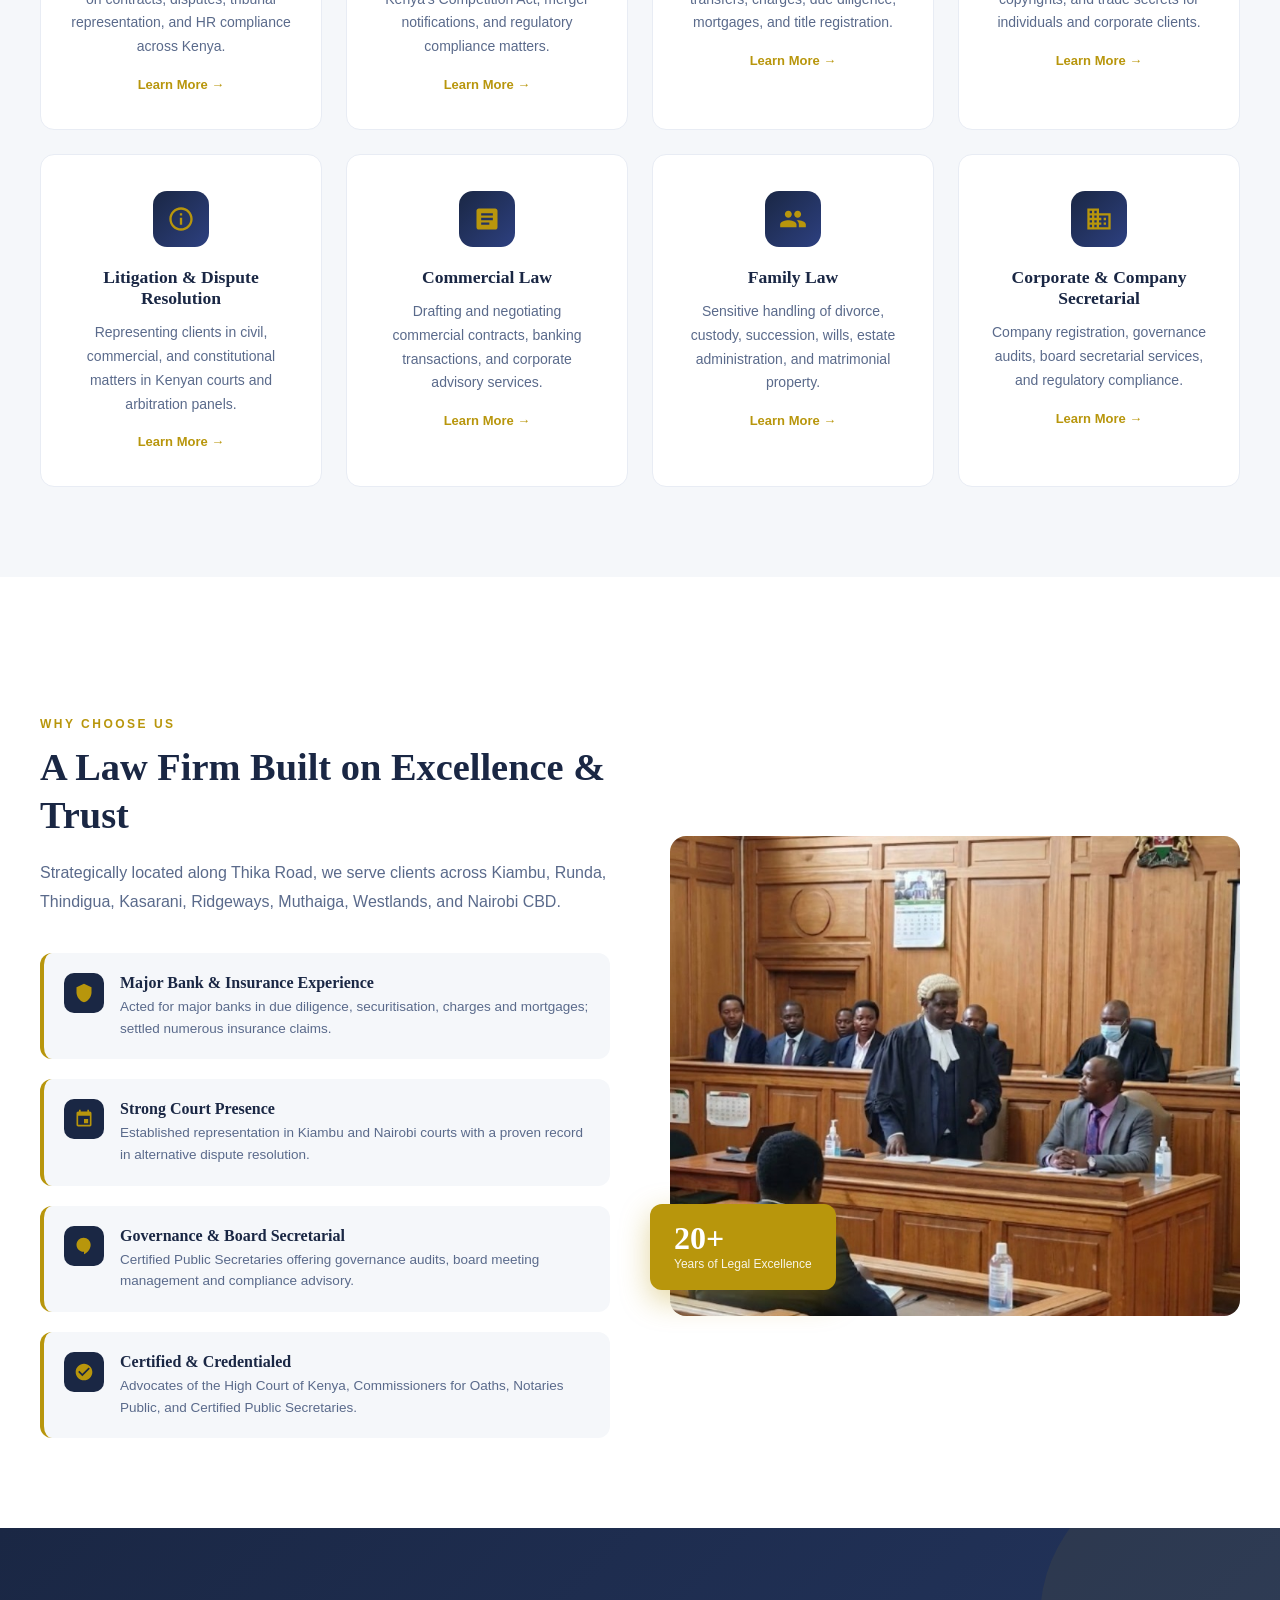
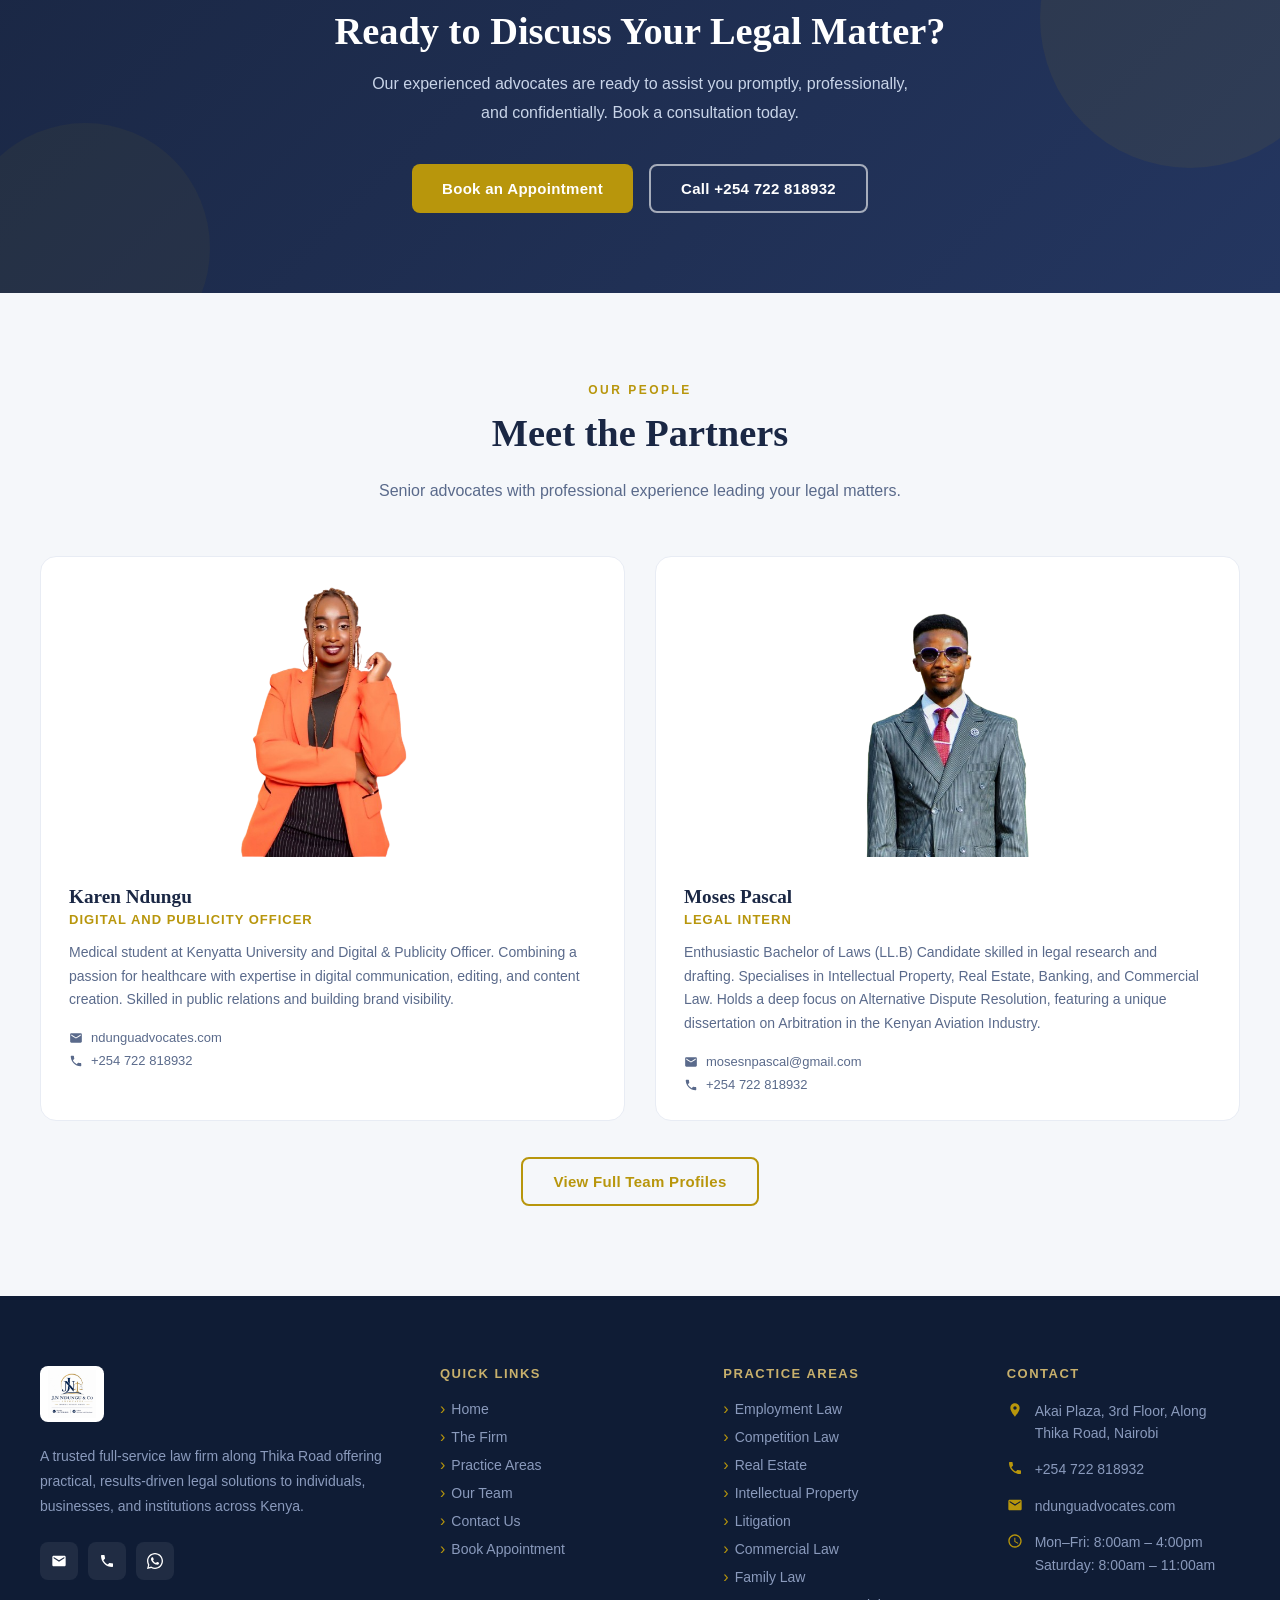
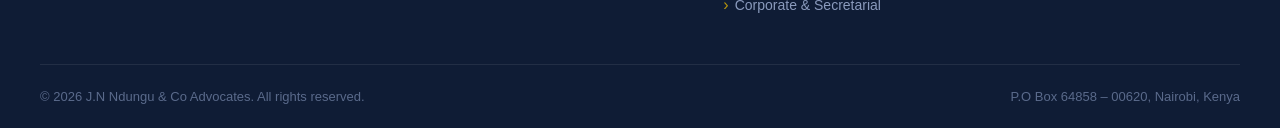
==== commit bb02dfb0: "rq updates" ====
--- a/index.html
+++ b/index.html
@@ -3,7 +3,7 @@
 <head>
   <meta charset="UTF-8" />
   <meta name="viewport" content="width=device-width, initial-scale=1.0" />
-  <title>J.N & Co Advocates – Leading Law Firm Along Thika Road</title>
+  <title>J.N Ndungu & Co Advocates – Leading Law Firm Along Thika Road</title>
   <meta name="description" content="J.N & Co Advocates is a trusted full-service law firm located along Thika Road, serving clients across Kiambu County, Nairobi, and Kenya." />
   <link rel="stylesheet" href="style.css" />
 </head>
@@ -17,9 +17,9 @@
           <svg viewBox="0 0 24 24" width="14" height="14" fill="#b8960c"><path d="M12 2C8.13 2 5 5.13 5 9c0 5.25 7 13 7 13s7-7.75 7-13c0-3.87-3.13-7-7-7zm0 9.5c-1.38 0-2.5-1.12-2.5-2.5s1.12-2.5 2.5-2.5 2.5 1.12 2.5 2.5-1.12 2.5-2.5 2.5z"/></svg>
           Akai Plaza, 3rd Floor, Along Thika Road
         </a>
-        <a href="mailto:info@jnnadvocates.co.ke">
+        <a href="mailto:ndunguadvocates.com">
           <svg viewBox="0 0 24 24" width="14" height="14" fill="#b8960c"><path d="M20 4H4c-1.1 0-2 .9-2 2v12c0 1.1.9 2 2 2h16c1.1 0 2-.9 2-2V6c0-1.1-.9-2-2-2zm0 4l-8 5-8-5V6l8 5 8-5v2z"/></svg>
-          info@jnnadvocates.co.ke
+          ndunguadvocates.com
         </a>
       </div>
       <div class="topbar-right">
@@ -37,7 +37,7 @@
   <nav class="navbar">
     <div class="nav-inner">
       <a href="index.html" class="nav-logo">
-        <img src="images/logo.jpg" alt="J.N & Co Advocates" />
+        <img src="images/logo.jpg" alt="J.N Ndungu & Co Advocates" />
       </a>
       <ul class="nav-links">
         <li><a href="index.html" class="active">Home</a></li>
@@ -107,7 +107,7 @@
       <div class="hero-left">
         <p class="eyebrow">Law Firm Along Thika Road</p>
         <h1>Client Focused.<br /><em>Result Oriented.</em></h1>
-        <p>J.N & Co Advocates is a full-service law firm serving individuals, businesses, financial institutions, and public entities across Kenya — with 20+ years of combined experience.</p>
+        <p>J.N Ndungu & Co Advocates is a full-service law firm serving individuals, businesses, financial institutions, and public entities across Kenya — with 20+ years of combined experience.</p>
         <div class="hero-btns">
           <a href="contact.html" class="btn btn-gold">Book a Consultation</a>
           <a href="about.html" class="btn btn-outline">Discover the Firm</a>
@@ -293,7 +293,7 @@
           </ul>
         </div>
         <div class="why-image reveal-right">
-          <img src="images/law.jpeg" alt="J.N & Co Advocates Office" />
+          <img src="images/law.jpeg" alt="J.N Ndungu & Co Advocates Office" />
           <div class="badge">
             <strong>20+</strong>
             <span>Years of Legal Excellence</span>
@@ -332,9 +332,9 @@
             <p>Medical student at Kenyatta University and Digital & Publicity Officer. Combining a passion for healthcare with expertise in digital communication, editing, and content creation. Skilled in public relations and building brand visibility.</p>
           
             <div class="team-contact">
-              <a href="mailto:info@jnnadvocates.co.ke">
+              <a href="mailto:ndunguadvocates.com">
                 <svg viewBox="0 0 24 24" width="14" height="14" fill="currentColor"><path d="M20 4H4c-1.1 0-2 .9-2 2v12c0 1.1.9 2 2 2h16c1.1 0 2-.9 2-2V6c0-1.1-.9-2-2-2zm0 4l-8 5-8-5V6l8 5 8-5v2z"/></svg>
-                info@jnnadvocates.co.ke
+                ndunguadvocates.com
               </a>
               <a href="tel:+254722818932">
                 <svg viewBox="0 0 24 24" width="14" height="14" fill="currentColor"><path d="M6.62 10.79c1.44 2.83 3.76 5.14 6.59 6.59l2.2-2.2c.27-.27.67-.36 1.02-.24 1.12.37 2.33.57 3.57.57.55 0 1 .45 1 1V20c0 .55-.45 1-1 1-9.39 0-17-7.61-17-17 0-.55.45-1 1-1h3.5c.55 0 1 .45 1 1 0 1.25.2 2.45.57 3.57.11.35.03.74-.25 1.02l-2.2 2.2z"/></svg>
@@ -373,10 +373,10 @@
   <footer>
     <div class="footer-grid">
       <div class="footer-brand">
-        <img src="images/logo.jpg" alt="J.N & Co Advocates" />
+        <img src="images/logo.jpg" alt="J.N Ndungu & Co Advocates" />
         <p>A trusted full-service law firm along Thika Road offering practical, results-driven legal solutions to individuals, businesses, and institutions across Kenya.</p>
         <div class="footer-social">
-          <a href="mailto:info@jnnadvocates.co.ke" title="Email">
+          <a href="mailto:ndunguadvocates.com" title="Email">
             <svg viewBox="0 0 24 24"><path d="M20 4H4c-1.1 0-2 .9-2 2v12c0 1.1.9 2 2 2h16c1.1 0 2-.9 2-2V6c0-1.1-.9-2-2-2zm0 4l-8 5-8-5V6l8 5 8-5v2z"/></svg>
           </a>
           <a href="tel:+254722818932" title="Call">
@@ -423,7 +423,7 @@
         </div>
         <div class="footer-contact-item">
           <svg viewBox="0 0 24 24"><path d="M20 4H4c-1.1 0-2 .9-2 2v12c0 1.1.9 2 2 2h16c1.1 0 2-.9 2-2V6c0-1.1-.9-2-2-2zm0 4l-8 5-8-5V6l8 5 8-5v2z"/></svg>
-          <span><a href="mailto:info@jnnadvocates.co.ke">info@jnnadvocates.co.ke</a></span>
+          <span><a href="mailto:ndunguadvocates.com">ndunguadvocates.com</a></span>
         </div>
         <div class="footer-contact-item">
           <svg viewBox="0 0 24 24"><path d="M11.99 2C6.47 2 2 6.48 2 12s4.47 10 9.99 10C17.52 22 22 17.52 22 12S17.52 2 11.99 2zM12 20c-4.42 0-8-3.58-8-8s3.58-8 8-8 8 3.58 8 8-3.58 8-8 8zm.5-13H11v6l5.25 3.15.75-1.23-4.5-2.67V7z"/></svg>
@@ -432,7 +432,7 @@
       </div>
     </div>
     <div class="footer-bottom">
-      <p>© 2026 J.N & Co Advocates. All rights reserved.</p>
+      <p>© 2026 J.N Ndungu & Co Advocates. All rights reserved.</p>
       <p>P.O Box 64858 – 00620, Nairobi, Kenya</p>
     </div>
   </footer>
--- a/style.css
+++ b/style.css
@@ -106,11 +106,12 @@
 }
 
 .nav-logo img {
-  height: 52px;
+  height: 60px;
   width: auto;
   background: #1a2744;
-  padding: 6px 10px;
+  padding: 4px 8px;
   border-radius: 8px;
+  display: block;
 }
 
 .nav-links {
@@ -959,11 +960,11 @@
 }
 
 .footer-brand img {
-  height: 50px;
+  height: 56px;
   width: auto;
   margin-bottom: 18px;
   background: #ffffff;
-  padding: 6px 10px;
+  padding: 4px 8px;
   border-radius: 8px;
 }
 
